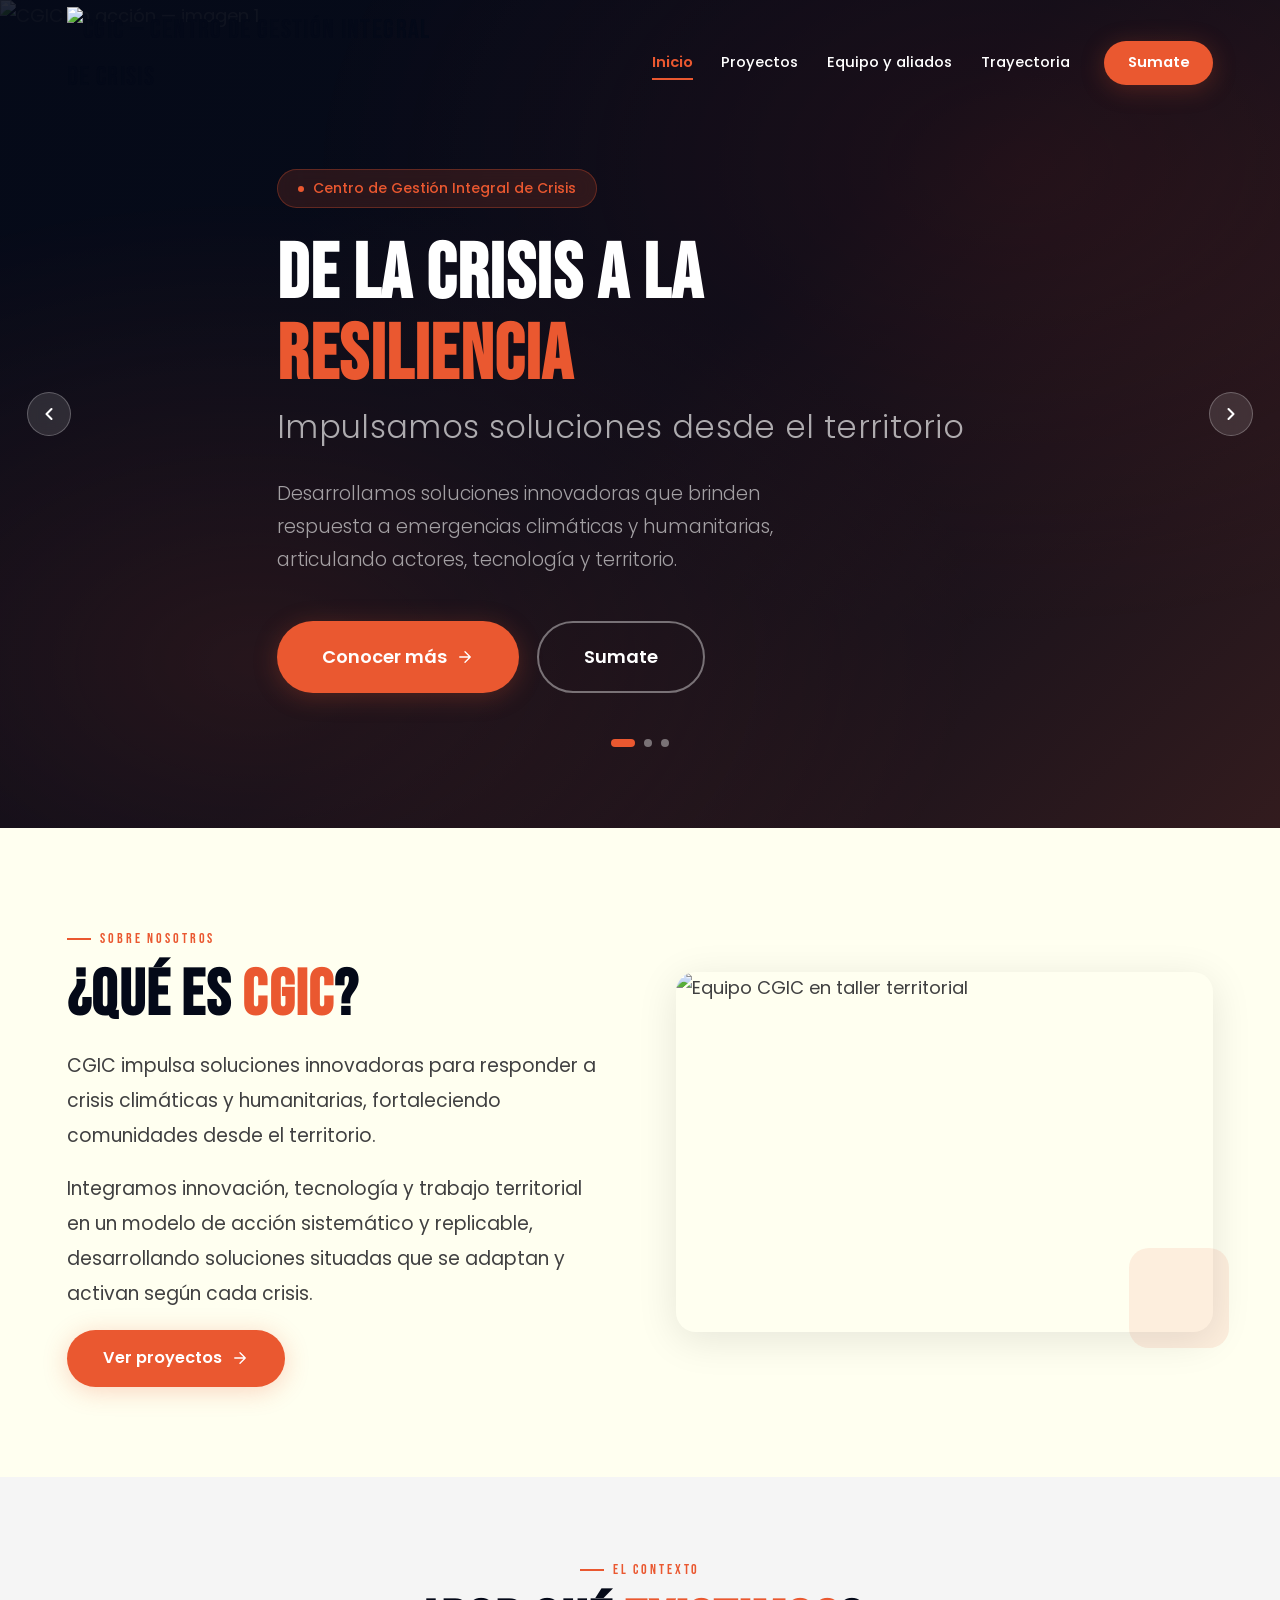
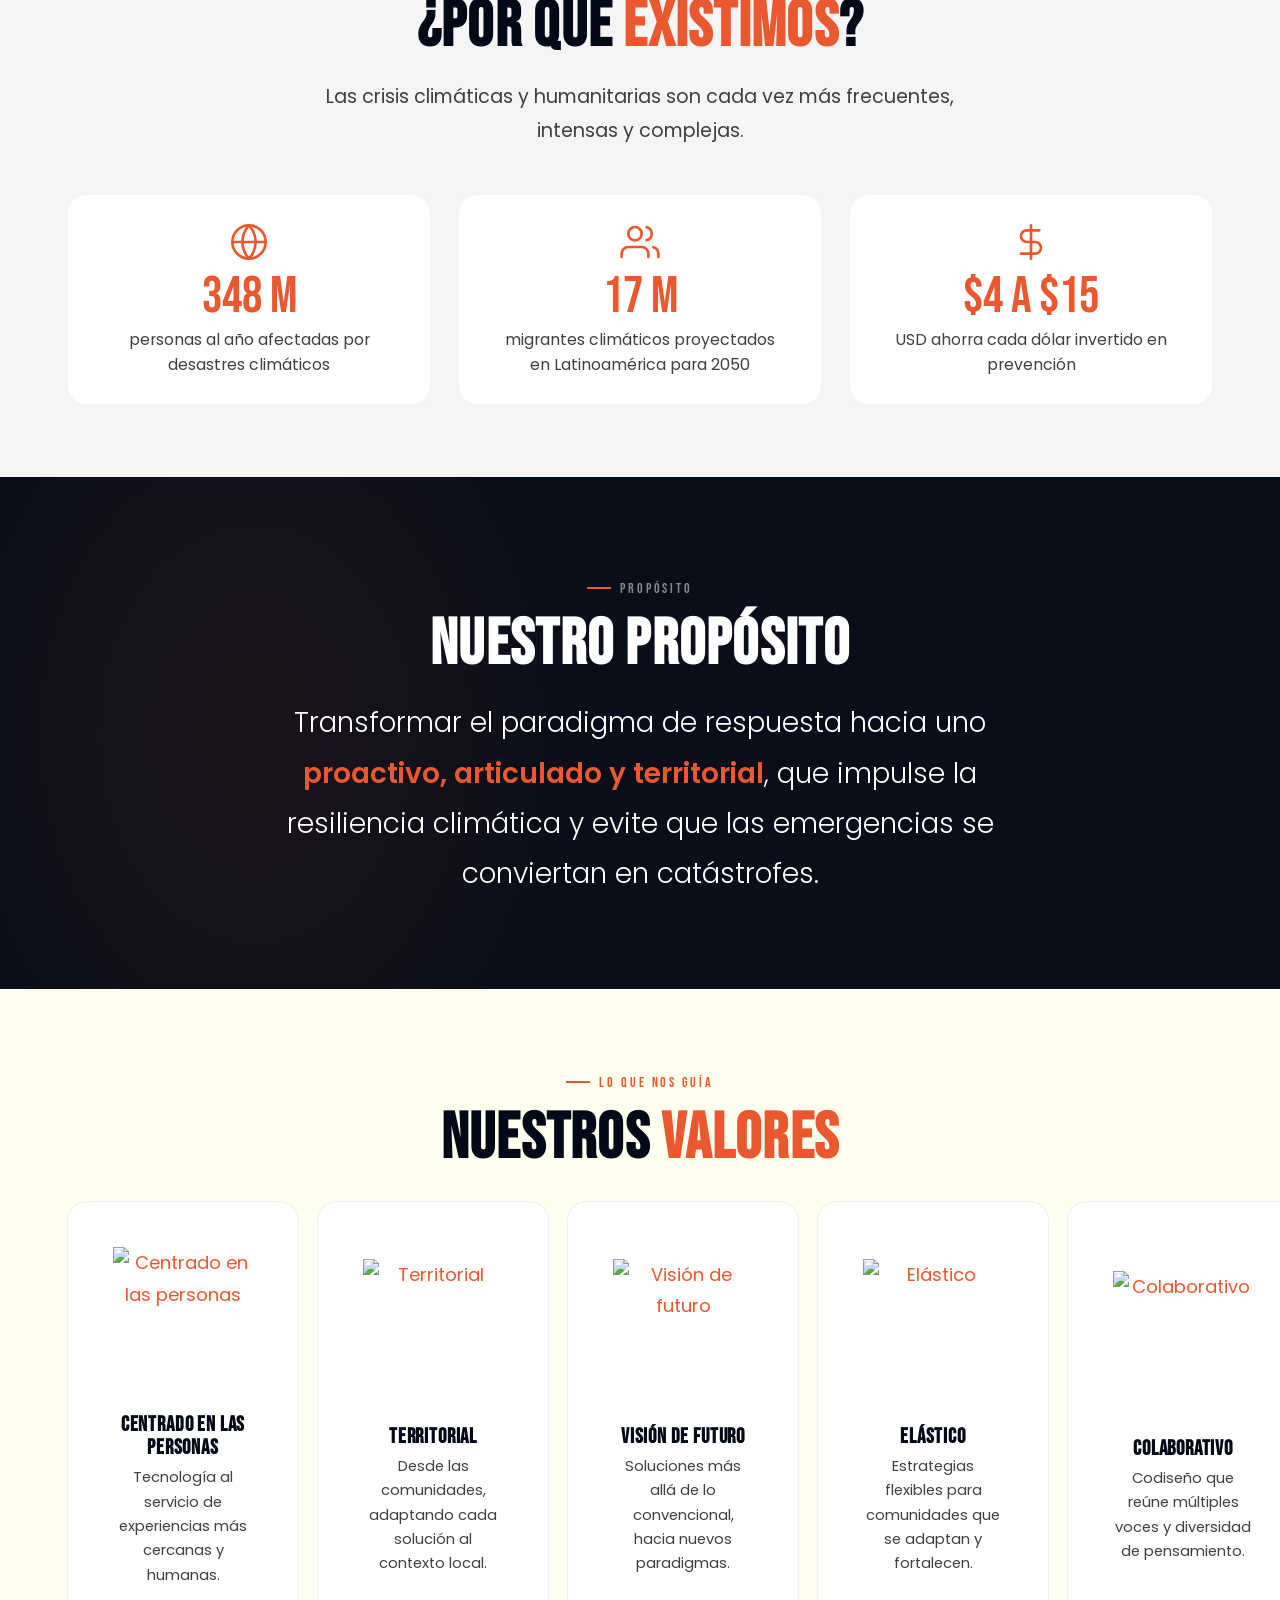
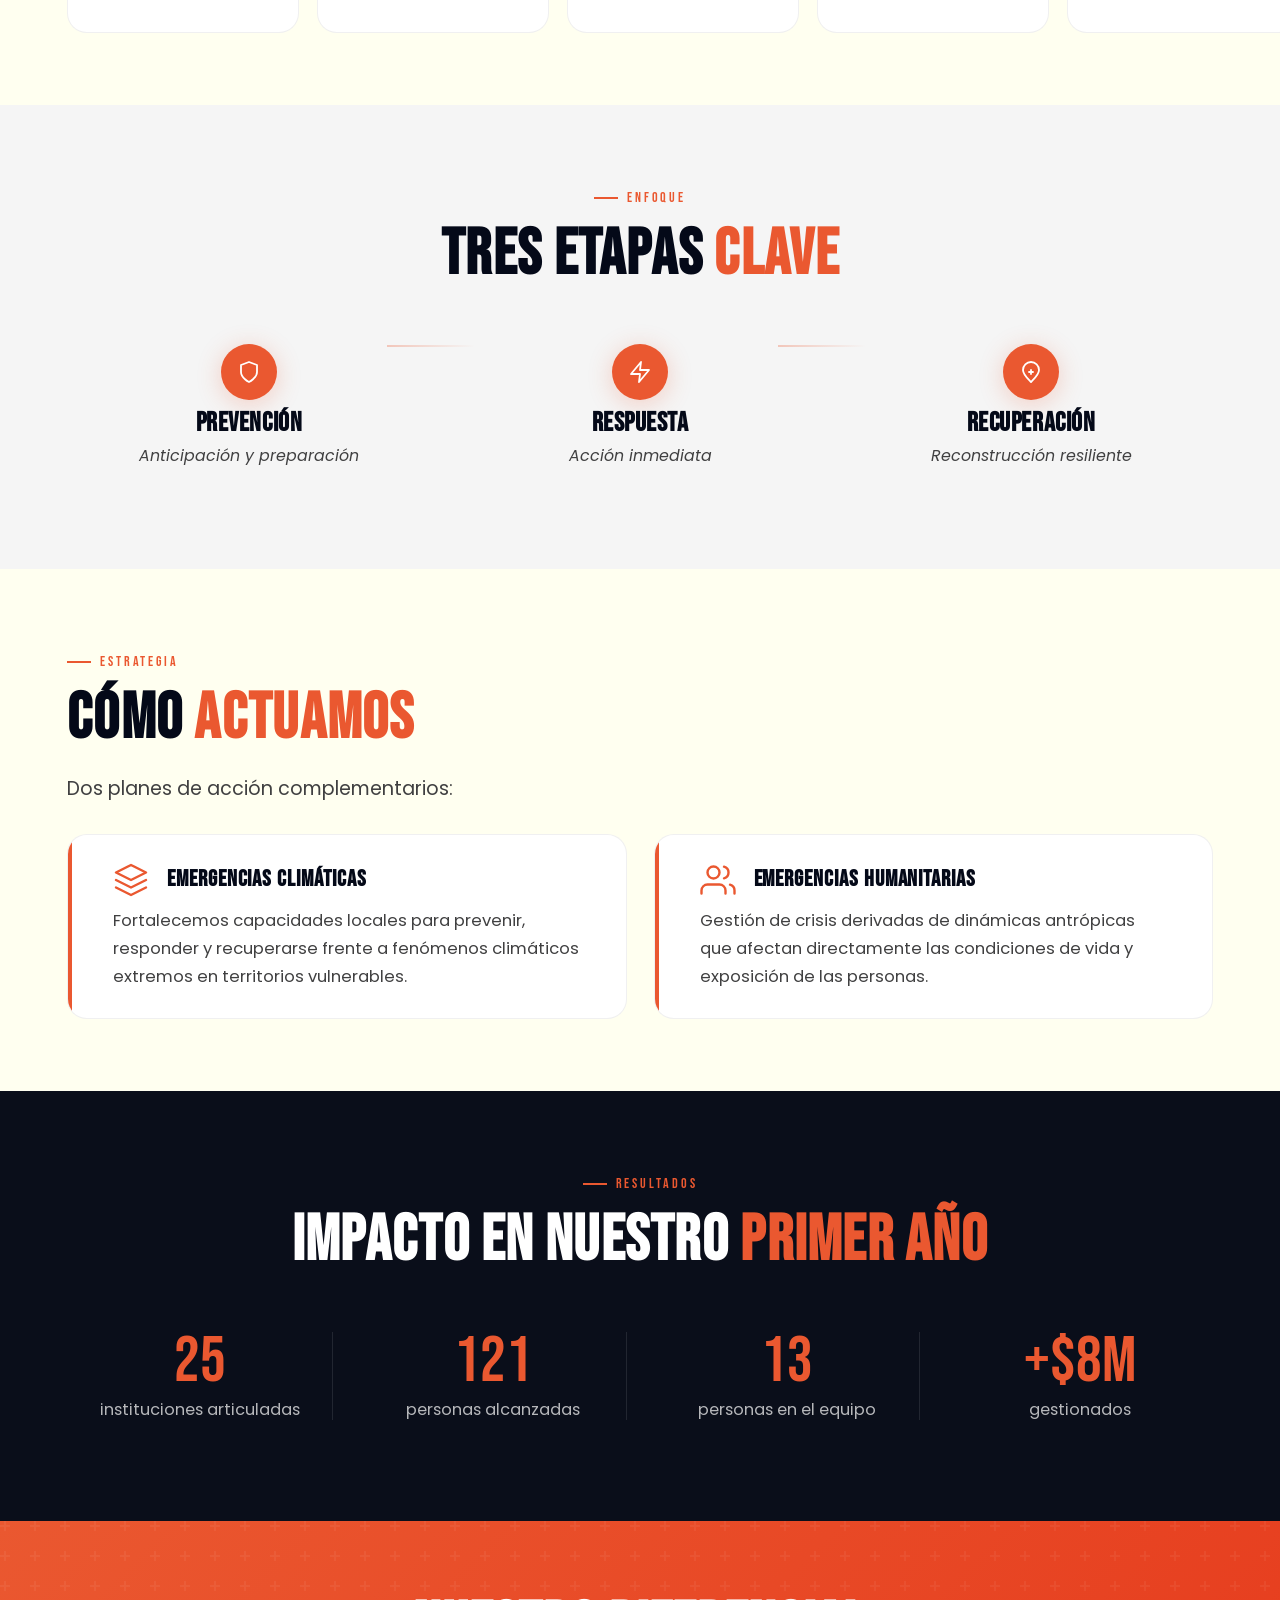
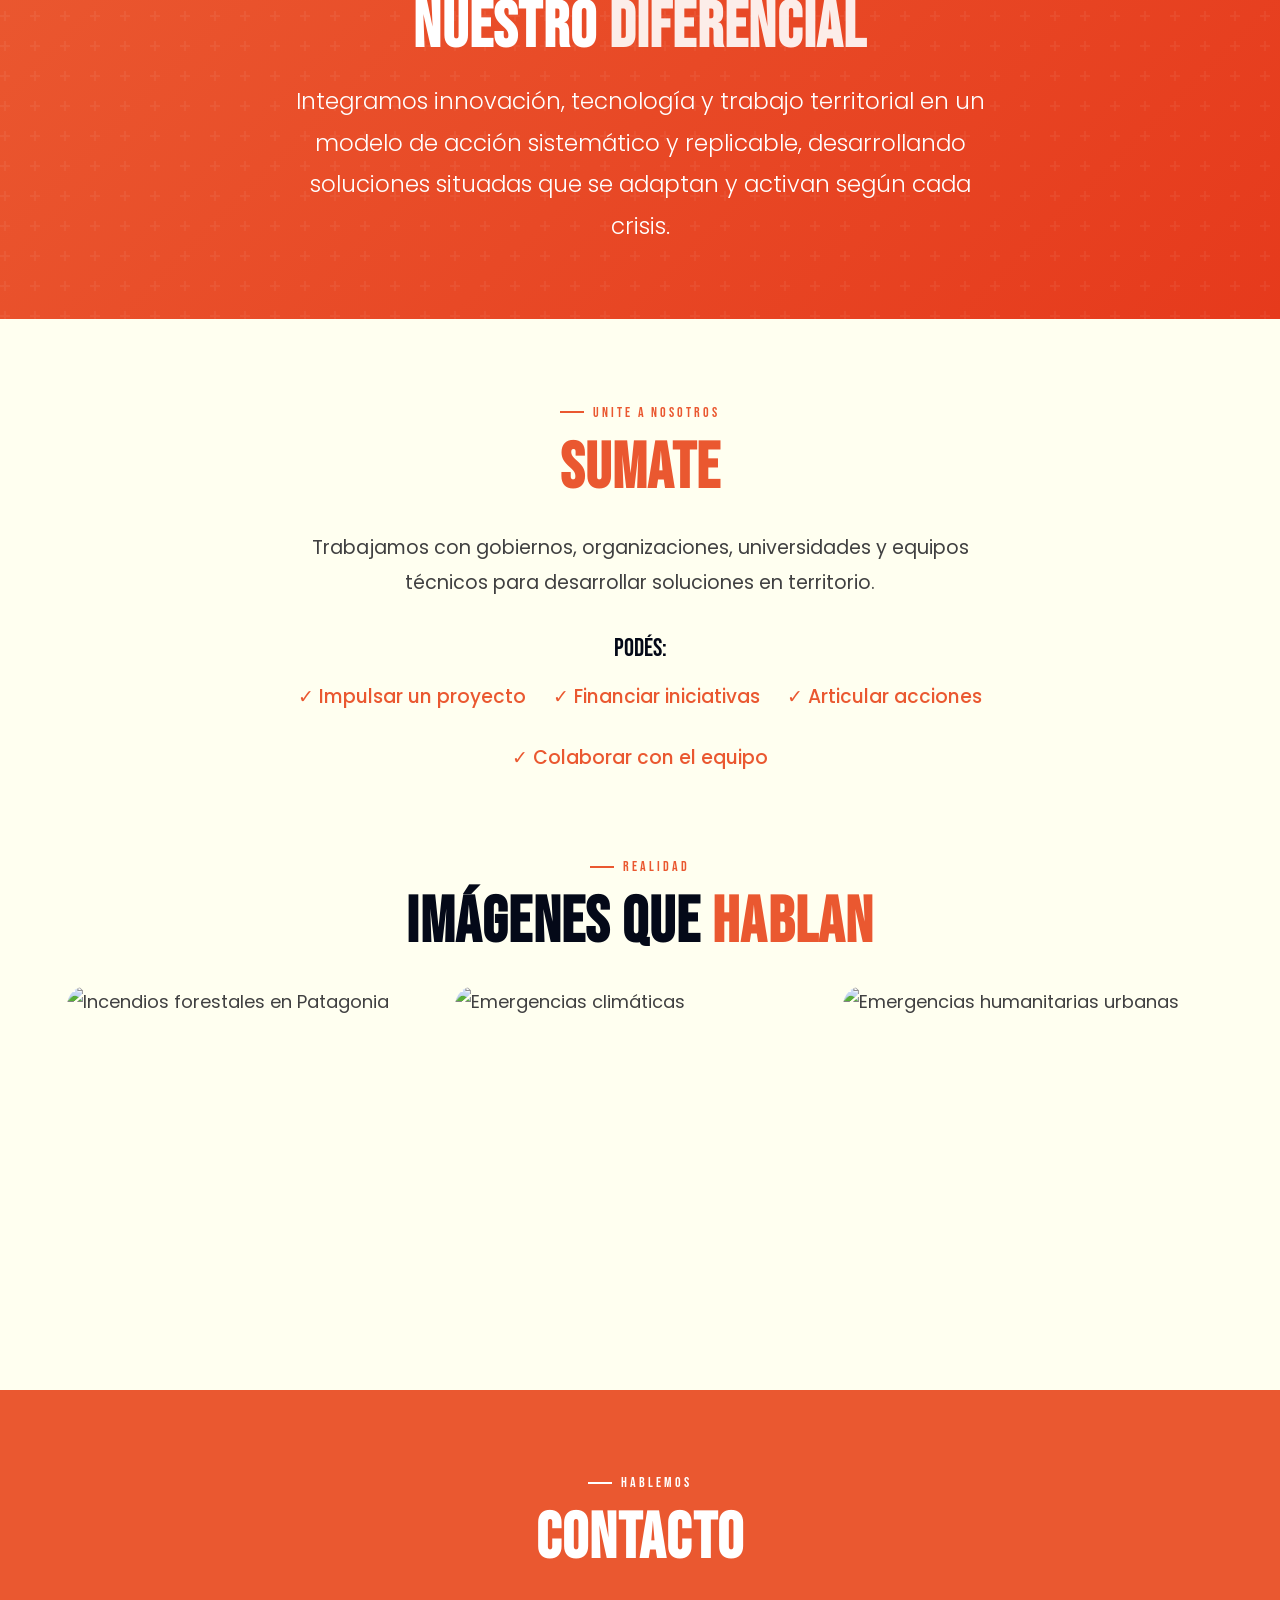
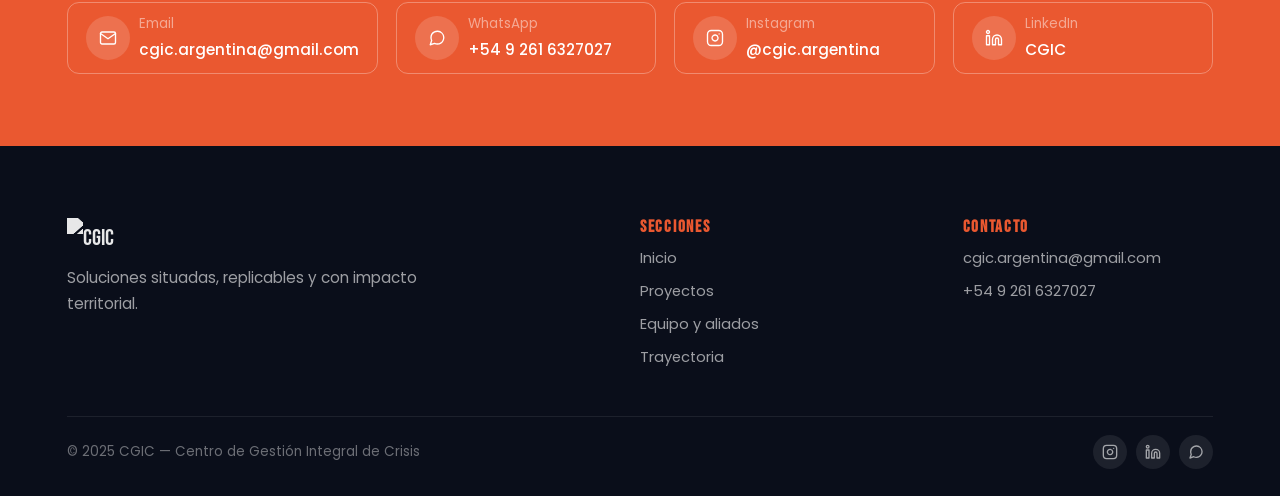
==== index.html @ e369bd35 "Add files via upload" ====
<!DOCTYPE html>
<html lang="es">
<head>
  <meta charset="UTF-8">
  <meta name="viewport" content="width=device-width, initial-scale=1.0">
  <title>CGIC — Centro de Gestión Integral de Crisis</title>
  <meta name="description" content="Desarrollamos soluciones innovadoras que brinden respuesta a emergencias climáticas y humanitarias, articulando actores, tecnología y territorio.">
  <meta property="og:title" content="CGIC — Centro de Gestión Integral de Crisis">
  <meta property="og:description" content="De la crisis a la resiliencia, impulsamos soluciones desde el territorio.">
  <meta property="og:type" content="website">
  <link rel="preconnect" href="https://fonts.googleapis.com">
  <link rel="preconnect" href="https://fonts.gstatic.com" crossorigin>
  <link href="https://fonts.googleapis.com/css2?family=Bebas+Neue&family=Poppins:wght@300;400;500;600;700&display=swap" rel="stylesheet">
  <link rel="stylesheet" href="styles.css">
  <link rel="icon" type="image/png" href="images/Logos -20260402T213253Z-3-001/Logos /Logo CGIC.png">
</head>
<body>
  <!-- Preloader -->
  <div class="preloader" id="preloader"><div class="preloader__spinner"></div></div>
  <div class="mobile-overlay" id="mobile-overlay"></div>

  <!-- ======== NAVBAR ======== -->
  <nav class="navbar" id="navbar">
    <div class="container navbar__inner">
      <a href="index.html" class="navbar__logo">
        <img src="images/logo-cgic.png" alt="CGIC — Centro de Gestión Integral de Crisis" class="navbar__logo-img">
      </a>
      <div class="navbar__links" id="nav-links">
        <a href="index.html" class="navbar__link navbar__link--active">Inicio</a>
        <a href="proyectos.html" class="navbar__link">Proyectos</a>
        <a href="equipo.html" class="navbar__link">Equipo y aliados</a>
        <a href="trayectoria.html" class="navbar__link">Trayectoria</a>
        <a href="#contacto" class="btn btn--primary btn--sm navbar__cta">Sumate</a>
      </div>
      <button class="navbar__toggle" id="nav-toggle" aria-label="Menú">
        <span></span><span></span><span></span>
      </button>
    </div>
  </nav>

  <!-- ======== HERO ======== -->
  <section class="hero" id="hero">
    <!-- Slider de fondo -->
    <div class="hero__slider" id="hero-slider">
      <div class="hero__slide hero__slide--active">
        <img src="images/slider/slider1.png" alt="CGIC en acción — imagen 1" class="hero__slide-img">
      </div>
      <div class="hero__slide">
        <img src="images/slider/slider2.png" alt="CGIC en acción — imagen 2" class="hero__slide-img">
      </div>
      <div class="hero__slide">
        <img src="images/slider/slider3.png" alt="CGIC en acción — imagen 3" class="hero__slide-img">
      </div>
    </div>
    <!-- Overlay oscuro -->
    <div class="hero__mesh"></div>
    <!-- Contenido superpuesto -->
    <div class="container hero__content">
      <div class="hero__tag">
        <span class="hero__tag-dot"></span>
        Centro de Gestión Integral de Crisis
      </div>
      <h1 class="hero__title">De la crisis a la <span class="highlight">resiliencia</span></h1>
      <p class="hero__tagline">Impulsamos soluciones desde el territorio</p>
      <p class="hero__subtitle">Desarrollamos soluciones innovadoras que brinden respuesta a emergencias climáticas y humanitarias, articulando actores, tecnología y territorio.</p>
      <div class="hero__actions">
        <a href="#que-es" class="btn btn--primary btn--lg">Conocer más
          <span class="icon icon--sm" style="color:#fff"><svg viewBox="0 0 24 24"><path d="M5 12h14M12 5l7 7-7 7"/></svg></span>
        </a>
        <a href="#contacto" class="btn btn--outline btn--lg" style="border-color:rgba(255,255,255,.4);color:#fff;">Sumate</a>
      </div>
    </div>
    <!-- Controles -->
    <button class="hero__slider-btn hero__slider-btn--prev" id="slider-prev" aria-label="Imagen anterior">
      <svg width="20" height="20" viewBox="0 0 24 24" fill="none" stroke="currentColor" stroke-width="2.5" stroke-linecap="round" stroke-linejoin="round"><polyline points="15 18 9 12 15 6"/></svg>
    </button>
    <button class="hero__slider-btn hero__slider-btn--next" id="slider-next" aria-label="Imagen siguiente">
      <svg width="20" height="20" viewBox="0 0 24 24" fill="none" stroke="currentColor" stroke-width="2.5" stroke-linecap="round" stroke-linejoin="round"><polyline points="9 18 15 12 9 6"/></svg>
    </button>
    <!-- Dots -->
    <div class="hero__slider-dots" id="slider-dots">
      <button class="hero__slider-dot hero__slider-dot--active" data-index="0" aria-label="Ir a imagen 1"></button>
      <button class="hero__slider-dot" data-index="1" aria-label="Ir a imagen 2"></button>
      <button class="hero__slider-dot" data-index="2" aria-label="Ir a imagen 3"></button>
    </div>

  </section>

  <!-- ======== ¿QUÉ ES CGIC? ======== -->
  <section class="section" id="que-es">
    <div class="container">
      <div class="about__grid">
        <div class="about__content reveal-left">
          <span class="section-label">Sobre nosotros</span>
          <h2 class="section-title">¿Qué es <span class="accent">CGIC</span>?</h2>
          <p class="about__text">CGIC impulsa soluciones innovadoras para responder a crisis climáticas y humanitarias, fortaleciendo comunidades desde el territorio.</p>
          <p class="about__text">Integramos innovación, tecnología y trabajo territorial en un modelo de acción sistemático y replicable, desarrollando soluciones situadas que se adaptan y activan según cada crisis.</p>
          <a href="proyectos.html" class="btn btn--primary">Ver proyectos
            <span class="icon icon--sm" style="color:#fff"><svg viewBox="0 0 24 24"><path d="M5 12h14M12 5l7 7-7 7"/></svg></span>
          </a>
        </div>
        <div class="about__visual reveal-right">
          <div class="about__image-wrapper">
            <img src="images/equipoCgic.jpg" alt="Equipo CGIC en taller territorial">
          </div>
          <div class="about__accent-shape"></div>
        </div>
      </div>
    </div>
  </section>

  <!-- ======== ¿POR QUÉ EXISTIMOS? — Compact stats ======== -->
  <section class="section--compact section--alt" id="por-que">
    <div class="container">
      <div class="text-center reveal" style="margin-bottom:var(--space-lg);">
        <span class="section-label">El contexto</span>
        <h2 class="section-title mx-auto">¿Por qué <span class="accent">existimos</span>?</h2>
        <p class="section-subtitle mx-auto">Las crisis climáticas y humanitarias son cada vez más frecuentes, intensas y complejas.</p>
      </div>
      <div class="stats-row stagger-children">
        <div class="stat-card">
          <div class="stat-card__icon">
            <svg viewBox="0 0 24 24" fill="none" stroke="currentColor" stroke-width="1.6" stroke-linecap="round" stroke-linejoin="round"><circle cx="12" cy="12" r="10"/><path d="M2 12h20M12 2a15.3 15.3 0 0 1 4 10 15.3 15.3 0 0 1-4 10 15.3 15.3 0 0 1-4-10 15.3 15.3 0 0 1 4-10z"/></svg>
          </div>
          <div class="stat-card__number"><span class="count-up" data-target="350" data-suffix=" M">0</span></div>
          <p class="stat-card__text">personas al año afectadas por desastres climáticos</p>
        </div>
        <div class="stat-card">
          <div class="stat-card__icon">
            <svg viewBox="0 0 24 24" fill="none" stroke="currentColor" stroke-width="1.6" stroke-linecap="round" stroke-linejoin="round"><path d="M17 21v-2a4 4 0 0 0-4-4H5a4 4 0 0 0-4 4v2"/><circle cx="9" cy="7" r="4"/><path d="M23 21v-2a4 4 0 0 0-3-3.87M16 3.13a4 4 0 0 1 0 7.75"/></svg>
          </div>
          <div class="stat-card__number"><span class="count-up" data-target="17" data-suffix=" M">0</span></div>
          <p class="stat-card__text">migrantes climáticos proyectados en Latinoamérica para 2050</p>
        </div>
        <div class="stat-card">
          <div class="stat-card__icon">
            <svg viewBox="0 0 24 24" fill="none" stroke="currentColor" stroke-width="1.6" stroke-linecap="round" stroke-linejoin="round"><path d="M12 2v20M17 5H9.5a3.5 3.5 0 0 0 0 7h5a3.5 3.5 0 0 1 0 7H6"/></svg>
          </div>
          <div class="stat-card__number"><span class="count-up" data-target="4" data-prefix="$" data-suffix=" a $15">0</span></div>
          <p class="stat-card__text">USD ahorra cada dólar invertido en prevención</p>
        </div>
      </div>
    </div>
  </section>

  <!-- ======== PROPÓSITO ======== -->
  <section class="purpose section--compact" id="proposito">
    <div class="container reveal">
      <span class="section-label" style="color:rgba(255,255,255,.5)">Propósito</span>
      <h2 class="section-title text-center mx-auto" style="color:#fff">Nuestro propósito</h2>
      <p class="purpose__text">Transformar el paradigma de respuesta hacia uno <strong>proactivo, articulado y territorial</strong>, que impulse la resiliencia climática y evite que las emergencias se conviertan en catástrofes.</p>
    </div>
  </section>

  <!-- ======== VALORES — 5 compact cards ======== -->
  <section class="section--compact" id="valores">
    <div class="container">
      <div class="text-center reveal" style="margin-bottom:var(--space-md)">
        <span class="section-label">Lo que nos guía</span>
        <h2 class="section-title mx-auto">Nuestros <span class="accent">valores</span></h2>
      </div>
      <div class="values-grid stagger-children">
        <div class="value-card">
          <div class="value-card__icon value-card__icon--img">
            <img src="images/valor-personas.png" alt="Centrado en las personas">
          </div>
          <h3 class="value-card__title">Centrado en las personas</h3>
          <p class="value-card__text">Tecnología al servicio de experiencias más cercanas y humanas.</p>
        </div>
        <div class="value-card">
          <div class="value-card__icon value-card__icon--img">
            <img src="images/valor-territorial.png" alt="Territorial">
          </div>
          <h3 class="value-card__title">Territorial</h3>
          <p class="value-card__text">Desde las comunidades, adaptando cada solución al contexto local.</p>
        </div>
        <div class="value-card">
          <div class="value-card__icon value-card__icon--img">
            <img src="images/valor-vision.png" alt="Visión de futuro">
          </div>
          <h3 class="value-card__title">Visión de futuro</h3>
          <p class="value-card__text">Soluciones más allá de lo convencional, hacia nuevos paradigmas.</p>
        </div>
        <div class="value-card">
          <div class="value-card__icon value-card__icon--img">
            <img src="images/valor-elastico.png" alt="Elástico">
          </div>
          <h3 class="value-card__title">Elástico</h3>
          <p class="value-card__text">Estrategias flexibles para comunidades que se adaptan y fortalecen.</p>
        </div>
        <div class="value-card">
          <div class="value-card__icon value-card__icon--img">
              <img src="images/valor-colaborativo.png" alt="Colaborativo">
            </div>
          <h3 class="value-card__title">Colaborativo</h3>
          <p class="value-card__text">Codiseño que reúne múltiples voces y diversidad de pensamiento.</p>
        </div>
      </div>
    </div>
  </section>

  <!-- ======== ENFOQUE — 3 phases ======== -->
  <section class="section--compact section--alt" id="enfoque">
    <div class="container">
      <div class="text-center reveal" style="margin-bottom:var(--space-md)">
        <span class="section-label">Enfoque</span>
        <h2 class="section-title mx-auto">Tres etapas <span class="accent">clave</span></h2>
      </div>
      <div class="approach__phases stagger-children">
        <div class="phase">
          <div class="phase__icon">
            <svg width="24" height="24" viewBox="0 0 24 24" fill="none" stroke="#fff" stroke-width="1.8" stroke-linecap="round" stroke-linejoin="round"><path d="M12 22s8-4 8-10V5l-8-3-8 3v7c0 6 8 10 8 10z"/></svg>
          </div>
          <h3 class="phase__title">Prevención</h3>
          <p class="phase__subtitle">Anticipación y preparación</p>
        </div>
        <div class="phase">
          <div class="phase__icon">
            <svg width="24" height="24" viewBox="0 0 24 24" fill="none" stroke="#fff" stroke-width="1.8" stroke-linecap="round" stroke-linejoin="round"><polygon points="13 2 3 14 12 14 11 22 21 10 12 10 13 2"/></svg>
          </div>
          <h3 class="phase__title">Respuesta</h3>
          <p class="phase__subtitle">Acción inmediata</p>
        </div>
        <div class="phase">
          <div class="phase__icon">
            <svg width="24" height="24" viewBox="0 0 24 24" fill="none" stroke="#fff" stroke-width="1.8" stroke-linecap="round" stroke-linejoin="round"><path d="M12 22c4-4 8-7.5 8-12a8 8 0 1 0-16 0c0 4.5 4 8 8 12z"/><path d="M12 10v4M10 12h4"/></svg>
          </div>
          <h3 class="phase__title">Recuperación</h3>
          <p class="phase__subtitle">Reconstrucción resiliente</p>
        </div>
      </div>
    </div>
  </section>

  <!-- ======== CÓMO ACTUAMOS — 2 plans ======== -->
  <section class="section--compact" id="como-actuamos">
    <div class="container">
      <div class="reveal" style="margin-bottom:var(--space-md)">
        <span class="section-label">Estrategia</span>
        <h2 class="section-title">Cómo <span class="accent">actuamos</span></h2>
        <p class="section-subtitle">Dos planes de acción complementarios:</p>
      </div>
      <div class="action-plans stagger-children">
        <div class="action-plan">
          <div class="action-plan__header">
            <div class="action-plan__icon">
              <svg viewBox="0 0 24 24" fill="none" stroke="currentColor" stroke-width="1.6" stroke-linecap="round" stroke-linejoin="round"><path d="M12 2L2 7l10 5 10-5-10-5z"/><path d="M2 17l10 5 10-5M2 12l10 5 10-5"/></svg>
            </div>
            <h3 class="action-plan__title">Emergencias climáticas</h3>
          </div>
          <p class="action-plan__text">Fortalecemos capacidades locales para prevenir, responder y recuperarse frente a fenómenos climáticos extremos en territorios vulnerables.</p>
        </div>
        <div class="action-plan">
          <div class="action-plan__header">
            <div class="action-plan__icon">
              <svg viewBox="0 0 24 24" fill="none" stroke="currentColor" stroke-width="1.6" stroke-linecap="round" stroke-linejoin="round"><path d="M17 21v-2a4 4 0 0 0-4-4H5a4 4 0 0 0-4 4v2"/><circle cx="9" cy="7" r="4"/><path d="M23 21v-2a4 4 0 0 0-3-3.87M16 3.13a4 4 0 0 1 0 7.75"/></svg>
            </div>
            <h3 class="action-plan__title">Emergencias humanitarias</h3>
          </div>
          <p class="action-plan__text">Gestión de crisis derivadas de dinámicas antrópicas que afectan directamente las condiciones de vida y exposición de las personas.</p>
        </div>
      </div>
    </div>
  </section>

  <!-- ======== IMPACTO ======== -->
  <section class="impact section--compact section--dark" id="impacto">
    <div class="container">
      <div class="text-center reveal" style="margin-bottom:var(--space-md)">
        <span class="section-label">Resultados</span>
        <h2 class="section-title mx-auto">Impacto en nuestro <span class="accent">primer año</span></h2>
      </div>
      <div class="impact-grid stagger-children">
        <div class="impact-item">
          <div class="impact-item__number"><span class="count-up" data-target="28">0</span></div>
          <p class="impact-item__label">instituciones articuladas</p>
        </div>
        <div class="impact-item">
          <div class="impact-item__number"><span class="count-up" data-target="135">0</span></div>
          <p class="impact-item__label">personas alcanzadas</p>
        </div>
        <div class="impact-item">
          <div class="impact-item__number"><span class="count-up" data-target="15">0</span></div>
          <p class="impact-item__label">personas en el equipo</p>
        </div>
        <div class="impact-item">
          <div class="impact-item__number">+$<span class="count-up" data-target="9">0</span>M</div>
          <p class="impact-item__label">gestionados</p>
        </div>
      </div>
    </div>
  </section>

  <!-- ======== DIFERENCIAL ======== -->
  <section class="differential section--compact" id="diferencial">
    <div class="container reveal">
      <h2 class="section-title text-center mx-auto">Nuestro <span style="opacity:.9">diferencial</span></h2>
      <p class="differential__text">Integramos innovación, tecnología y trabajo territorial en un modelo de acción sistemático y replicable, desarrollando soluciones situadas que se adaptan y activan según cada crisis.</p>
    </div>
  </section>

  <!-- ======== SUMATE ======== -->
  <section class="section--compact" id="sumate">
    <div class="container">
      <!-- Sumate Section -->
      <div class="text-center reveal" style="margin-bottom:var(--space-md)">
        <span class="section-label">Unite a nosotros</span>
        <h2 class="section-title mx-auto"><span class="accent">Sumate</span></h2>
      </div>
      <div class="text-center mx-auto" style="max-width:800px; margin-bottom:var(--space-xl);">
        <p class="section-subtitle mx-auto" style="margin-bottom:var(--space-md);">Trabajamos con gobiernos, organizaciones, universidades y equipos técnicos para desarrollar soluciones en territorio.</p>
        <p style="font-family:var(--font-heading); font-size:1.4rem; color:var(--color-title);">Podés:</p>
        <ul style="display:flex; justify-content:center; flex-wrap:wrap; gap:var(--space-md); margin-top:var(--space-xs); font-family:var(--font-body); font-weight:500; font-size:1.05rem; color:var(--color-orange);">
          <li>✓ Impulsar un proyecto</li>
          <li>✓ Financiar iniciativas</li>
          <li>✓ Articular acciones</li>
          <li>✓ Colaborar con el equipo</li>
        </ul>
      </div>

      <!-- Imágenes que Hablan -->
      <div class="text-center reveal" style="margin-bottom:var(--space-md)">
        <span class="section-label">Realidad</span>
        <h2 class="section-title mx-auto">Imágenes que <span class="accent">hablan</span></h2>
      </div>
      <div class="images-grid stagger-children" style="margin-bottom:var(--space-xl);">
        <a href="https://elpais.com/argentina/2026-01-10/incendios-forestales-devastan-la-patagonia-argentina-en-imagenes.html" target="_blank" rel="noopener" class="image-card">
          <img src="images/imgHablan3.avif" alt="Incendios forestales en Patagonia">
          <div class="image-card__overlay">
            <p class="image-card__caption">Incendios forestales en la Patagonia</p>
            <p class="image-card__source">Fuente: El País</p>
          </div>
        </a>
        <a href="https://www.bbc.com/mundo/articles/clyrd8zmge9o" target="_blank" rel="noopener" class="image-card">
          <img src="images/imgQeHablan2.webp" alt="Emergencias climáticas">
          <div class="image-card__overlay">
            <p class="image-card__caption">Emergencias climáticas</p>
            <p class="image-card__source">Fuente: BBC Mundo</p>
          </div>
        </a>
        <a href="https://www.a24.com/actualidad/ola-polar-ya-son-tres-las-personas-situacion-calle-que-murieron-frio-n1117878" target="_blank" rel="noopener" class="image-card">
          <img src="images/frio-polarjpg.webp" alt="Emergencias humanitarias urbanas">
          <div class="image-card__overlay">
            <p class="image-card__caption">Emergencias humanitarias urbanas</p>
            <p class="image-card__source">Fuente: A24</p>
          </div>
        </a>
      </div>

    </div>
  </section>

  <!-- ======== CONTACTO ======== -->
  <section class="section--compact section--orange" id="contacto">
    <div class="container">
      <div class="text-center reveal" style="margin-bottom:var(--space-md)">
        <span class="section-label">Hablemos</span>
        <h2 class="section-title mx-auto">Contacto</h2>
      </div>
      <div class="contact-grid stagger-children">
        <a href="mailto:cgic.argentina@gmail.com" class="contact-card">
          <div class="contact-card__icon">
            <svg width="18" height="18" viewBox="0 0 24 24" fill="none" stroke="currentColor" stroke-width="1.8" stroke-linecap="round" stroke-linejoin="round"><path d="M4 4h16c1.1 0 2 .9 2 2v12c0 1.1-.9 2-2 2H4c-1.1 0-2-.9-2-2V6c0-1.1.9-2 2-2z"/><polyline points="22,6 12,13 2,6"/></svg>
          </div>
          <div><div class="contact-card__label">Email</div><div class="contact-card__value">cgic.argentina@gmail.com</div></div>
        </a>
        <a href="https://wa.me/5492616327027" target="_blank" rel="noopener" class="contact-card">
          <div class="contact-card__icon">
            <svg width="18" height="18" viewBox="0 0 24 24" fill="none" stroke="currentColor" stroke-width="1.8" stroke-linecap="round" stroke-linejoin="round"><path d="M21 11.5a8.38 8.38 0 0 1-.9 3.8 8.5 8.5 0 0 1-7.6 4.7 8.38 8.38 0 0 1-3.8-.9L3 21l1.9-5.7a8.38 8.38 0 0 1-.9-3.8 8.5 8.5 0 0 1 4.7-7.6 8.38 8.38 0 0 1 3.8-.9h.5a8.48 8.48 0 0 1 8 8v.5z"/></svg>
          </div>
          <div><div class="contact-card__label">WhatsApp</div><div class="contact-card__value">+54 9 261 6327027</div></div>
        </a>
        <a href="https://www.instagram.com/cgic.argentina/" target="_blank" rel="noopener" class="contact-card">
          <div class="contact-card__icon">
            <svg width="18" height="18" viewBox="0 0 24 24" fill="none" stroke="currentColor" stroke-width="1.8" stroke-linecap="round" stroke-linejoin="round"><rect x="2" y="2" width="20" height="20" rx="5" ry="5"/><path d="M16 11.37A4 4 0 1 1 12.63 8 4 4 0 0 1 16 11.37z"/><line x1="17.5" y1="6.5" x2="17.51" y2="6.5"/></svg>
          </div>
          <div><div class="contact-card__label">Instagram</div><div class="contact-card__value">@cgic.argentina</div></div>
        </a>
        <a href="https://linkedin.com/company/centro-de-gestion-integral-de-crisis-cgic" target="_blank" rel="noopener" class="contact-card">
          <div class="contact-card__icon">
            <svg width="18" height="18" viewBox="0 0 24 24" fill="none" stroke="currentColor" stroke-width="1.8" stroke-linecap="round" stroke-linejoin="round"><path d="M16 8a6 6 0 0 1 6 6v7h-4v-7a2 2 0 0 0-2-2 2 2 0 0 0-2 2v7h-4v-7a6 6 0 0 1 6-6z"/><rect x="2" y="9" width="4" height="12"/><circle cx="4" cy="4" r="2"/></svg>
          </div>
          <div><div class="contact-card__label">LinkedIn</div><div class="contact-card__value">CGIC</div></div>
        </a>
      </div>
    </div>
  </section>

  <!-- ======== FOOTER ======== -->
  <footer class="footer" id="footer">
    <div class="container">
      <div class="footer__inner">
        <div class="footer__brand">
          <div class="footer__logo"><img src="images/logo-cgic.png" alt="CGIC" class="footer__logo-img"></div>
          <p class="footer__tagline">Soluciones situadas, replicables y con impacto territorial.</p>
        </div>
        <div>
          <h4 class="footer__section-title">Secciones</h4>
          <div class="footer__links">
            <a href="index.html" class="footer__link">Inicio</a>
            <a href="proyectos.html" class="footer__link">Proyectos</a>
            <a href="equipo.html" class="footer__link">Equipo y aliados</a>
            <a href="trayectoria.html" class="footer__link">Trayectoria</a>
          </div>
        </div>
        <div>
          <h4 class="footer__section-title">Contacto</h4>
          <div class="footer__links">
            <a href="mailto:cgic.argentina@gmail.com" class="footer__link">cgic.argentina@gmail.com</a>
            <a href="https://wa.me/5492616327027" class="footer__link">+54 9 261 6327027</a>
          </div>
        </div>
      </div>
      <div class="footer__bottom">
        <p>© 2025 CGIC — Centro de Gestión Integral de Crisis</p>
        <div class="footer__socials">
          <a href="https://www.instagram.com/cgic.argentina/" target="_blank" rel="noopener" class="footer__social" aria-label="Instagram">
            <svg width="16" height="16" viewBox="0 0 24 24" fill="none" stroke="currentColor" stroke-width="2" stroke-linecap="round" stroke-linejoin="round"><rect x="2" y="2" width="20" height="20" rx="5"/><path d="M16 11.37A4 4 0 1 1 12.63 8 4 4 0 0 1 16 11.37z"/><line x1="17.5" y1="6.5" x2="17.51" y2="6.5"/></svg>
          </a>
          <a href="https://linkedin.com/company/centro-de-gestion-integral-de-crisis-cgic" target="_blank" rel="noopener" class="footer__social" aria-label="LinkedIn">
            <svg width="16" height="16" viewBox="0 0 24 24" fill="none" stroke="currentColor" stroke-width="2" stroke-linecap="round" stroke-linejoin="round"><path d="M16 8a6 6 0 0 1 6 6v7h-4v-7a2 2 0 0 0-4 0v7h-4v-7a6 6 0 0 1 6-6z"/><rect x="2" y="9" width="4" height="12"/><circle cx="4" cy="4" r="2"/></svg>
          </a>
          <a href="https://wa.me/5492616327027" target="_blank" rel="noopener" class="footer__social" aria-label="WhatsApp">
            <svg width="16" height="16" viewBox="0 0 24 24" fill="none" stroke="currentColor" stroke-width="2" stroke-linecap="round" stroke-linejoin="round"><path d="M21 11.5a8.38 8.38 0 0 1-.9 3.8 8.5 8.5 0 0 1-7.6 4.7 8.38 8.38 0 0 1-3.8-.9L3 21l1.9-5.7a8.38 8.38 0 0 1-.9-3.8 8.5 8.5 0 0 1 4.7-7.6 8.38 8.38 0 0 1 3.8-.9h.5a8.48 8.48 0 0 1 8 8v.5z"/></svg>
          </a>
        </div>
      </div>
    </div>
  </footer>

  <button class="back-to-top" id="back-to-top" aria-label="Volver arriba">
    <svg width="18" height="18" viewBox="0 0 24 24" fill="none" stroke="currentColor" stroke-width="2.5" stroke-linecap="round" stroke-linejoin="round"><polyline points="18 15 12 9 6 15"/></svg>
  </button>

  <script src="scripts.js"></script>
</body>
</html>
---- styles.css ----
/* ============================================
   CGIC — Centro de Gestión Integral de Crisis
   v2 — Compact Multi-Page Design System
   ============================================ */

/* ---------- Custom Properties ---------- */
:root {
  --color-bg: #fffff0;
  --color-bg-sub: #f5f5f5;
  --color-orange: #ea5830;
  --color-title: #040918;
  --color-text: #404041;
  --color-red: #e63a1c;
  --color-dark: #0a0e1a;
  --color-white: #ffffff;
  --color-orange-light: rgba(234, 88, 48, 0.08);
  --color-orange-medium: rgba(234, 88, 48, 0.15);
  --font-heading: 'Bebas Neue', sans-serif;
  --font-body: 'Poppins', sans-serif;
  --space-xs: 0.5rem;
  --space-sm: 1rem;
  --space-md: 1.5rem;
  --space-lg: 2.5rem;
  --space-xl: 4rem;
  --space-2xl: 5rem;
  --ease: cubic-bezier(0.25, 0.46, 0.45, 0.94);
  --t-fast: 0.2s var(--ease);
  --t-base: 0.35s var(--ease);
  --t-slow: 0.6s var(--ease);
  --radius-sm: 6px;
  --radius-md: 12px;
  --radius-lg: 20px;
  --radius-full: 9999px;
  --shadow-sm: 0 2px 8px rgba(4,9,24,.06);
  --shadow-md: 0 4px 20px rgba(4,9,24,.08);
  --shadow-lg: 0 8px 40px rgba(4,9,24,.1);
  --shadow-orange: 0 4px 24px rgba(234,88,48,.25);
}

/* ---------- Reset ---------- */
*,*::before,*::after { margin:0; padding:0; box-sizing:border-box; }

html {
  scroll-behavior: smooth;
  font-size: 18px;          /* ← LARGER base */
  scroll-padding-top: 80px;
}

body {
  font-family: var(--font-body);
  color: var(--color-text);
  background: var(--color-bg);
  line-height: 1.75;
  overflow-x: hidden;
  -webkit-font-smoothing: antialiased;
}

img { max-width:100%; height:auto; display:block; }
a { text-decoration:none; color:inherit; transition: color var(--t-fast); }
ul,ol { list-style:none; }

h1,h2,h3,h4,h5,h6 {
  font-family: var(--font-heading);
  color: var(--color-title);
  line-height: 1.1;
  letter-spacing: 0.02em;
}

/* ---------- Icons (SVG inline) ---------- */
.icon {
  width: 24px;
  height: 24px;
  display: inline-flex;
  align-items: center;
  justify-content: center;
  flex-shrink: 0;
}

.icon svg {
  width: 100%;
  height: 100%;
  fill: none;
  stroke: currentColor;
  stroke-width: 1.8;
  stroke-linecap: round;
  stroke-linejoin: round;
}

.icon--sm { width: 18px; height: 18px; }
.icon--md { width: 24px; height: 24px; }
.icon--lg { width: 32px; height: 32px; }
.icon--xl { width: 40px; height: 40px; }

.icon--filled svg {
  fill: currentColor;
  stroke: none;
}

/* ---------- Layout ---------- */
.container { width:100%; max-width:1200px; margin:0 auto; padding:0 var(--space-md); }
.container--wide { max-width:1400px; }

.section {
  padding: var(--space-2xl) 0;
  position: relative;
}

.section--compact { padding: var(--space-xl) 0; }
.section--alt { background: var(--color-bg-sub); }
.section--dark { background: var(--color-dark); color: var(--color-white); }
.section--dark h2,.section--dark h3,.section--dark h4 { color: var(--color-white); }

.section--orange { background: var(--color-orange); color: var(--color-white); }
.section--orange h2,.section--orange h3,.section--orange h4,.section--orange .section-label { color: var(--color-white); }
.section--orange .section-label::before { background: var(--color-white); }
.section--orange .contact-card {
  background: transparent;
  border-color: rgba(255,255,255,0.3);
  color: var(--color-white);
}
.section--orange .contact-card:hover {
  background: rgba(255,255,255,0.1);
  border-color: rgba(255,255,255,0.6);
  transform: translateY(-2px);
  box-shadow: none;
}
.section--orange .contact-card__icon {
  background: rgba(255,255,255,0.15);
  color: var(--color-white);
}
.section--orange .contact-card__label { color: rgba(255,255,255,0.8); }
.section--orange .contact-card__value { color: var(--color-white); }

.section-label {
  font-family: var(--font-heading);
  font-size: 0.8rem;
  letter-spacing: 0.2em;
  text-transform: uppercase;
  color: var(--color-orange);
  margin-bottom: var(--space-xs);
  display: inline-flex;
  align-items: center;
  gap: 0.5rem;
}

.section-label::before {
  content:'';
  width:24px; height:2px;
  background: var(--color-orange);
}

.section-title {
  font-size: clamp(2.4rem, 5vw, 3.8rem);
  margin-bottom: var(--space-sm);
  max-width: 800px;
}

.section-subtitle {
  font-size: clamp(1.05rem, 1.5vw, 1.2rem);
  color: var(--color-text);
  max-width: 680px;
  line-height: 1.8;
}

.text-center { text-align:center; }
.mx-auto { margin-left:auto; margin-right:auto; }
.accent { color: var(--color-orange); }

/* ---------- Buttons ---------- */
.btn {
  display: inline-flex;
  align-items: center;
  justify-content: center;
  gap: 0.5rem;
  font-family: var(--font-body);
  font-weight: 600;
  font-size: 0.9rem;
  padding: 0.8rem 2rem;
  border-radius: var(--radius-full);
  border: none;
  cursor: pointer;
  transition: all var(--t-base);
  position: relative;
  overflow: hidden;
  white-space: nowrap;
}

.btn::before {
  content:'';
  position:absolute; inset:0;
  background: rgba(255,255,255,.15);
  transform: translateX(-100%);
  transition: transform var(--t-base);
}
.btn:hover::before { transform: translateX(0); }

.btn--primary {
  background: var(--color-orange);
  color: var(--color-white);
  box-shadow: var(--shadow-orange);
}
.btn--primary:hover {
  background: var(--color-red);
  transform: translateY(-2px);
  box-shadow: 0 6px 30px rgba(234,88,48,.35);
}

.btn--outline {
  background: transparent;
  color: var(--color-orange);
  border: 2px solid var(--color-orange);
}
.btn--outline:hover {
  background: var(--color-orange);
  color: var(--color-white);
  transform: translateY(-2px);
}

.btn--dark {
  background: var(--color-dark);
  color: var(--color-white);
}
.btn--dark:hover {
  background: var(--color-title);
  transform: translateY(-2px);
}

.btn--white {
  background: var(--color-white);
  color: var(--color-orange);
}
.btn--white:hover {
  background: var(--color-bg);
  transform: translateY(-2px);
}

.btn--sm { padding: 0.5rem 1.3rem; font-size: 0.82rem; }
.btn--lg { padding: 1rem 2.5rem; font-size: 1rem; }

/* ---------- Navbar ---------- */
.navbar {
  position: fixed;
  top:0; left:0; width:100%;
  z-index:1000;
  padding: 0.4rem 0;
  transition: all var(--t-base);
  background: transparent;
}

.navbar.scrolled {
  background: rgba(255,255,240,.92);
  backdrop-filter: blur(16px);
  -webkit-backdrop-filter: blur(16px);
  box-shadow: 0 1px 20px rgba(4,9,24,.06);
  padding: 0.55rem 0;
}

.navbar__inner {
  display: flex;
  align-items: center;
  justify-content: space-between;
}

.navbar__logo {
  display: flex;
  align-items: center;
  gap: 0.5rem;
  font-family: var(--font-heading);
  font-size: 1.5rem;
  color: var(--color-title);
  letter-spacing: 0.05em;
  z-index: 1001;
}

.navbar__logo-img {
  height: 112px;
  width: auto;
  max-width: 380px;
  object-fit: contain;
  display: block;
  transition: opacity var(--t-fast);
}
.navbar__logo:hover .navbar__logo-img { opacity: .85; }

.navbar__logo-icon {
  width: 36px; height: 36px;
  background: var(--color-orange);
  border-radius: var(--radius-sm);
  display: flex;
  align-items: center;
  justify-content: center;
  color: white;
  font-size: 0.95rem;
  font-weight: 700;
}

.navbar__links {
  display: flex;
  align-items: center;
  gap: 1.6rem;
}

.navbar__link {
  font-family: var(--font-body);
  font-size: 0.82rem;
  font-weight: 500;
  color: var(--color-white);
  position: relative;
  padding: 0.2rem 0;
}

/* Links y toggle oscuros cuando el navbar está scrolled (fondo claro) */
.navbar.scrolled .navbar__link {
  color: var(--color-text);
}

/* Toggle hamburguesa blanco sobre hero */
.navbar__toggle span {
  background: var(--color-white);
}
.navbar.scrolled .navbar__toggle span {
  background: var(--color-title);
}

.navbar__link::after {
  content:'';
  position:absolute; bottom:0; left:0;
  width:0; height:2px;
  background: var(--color-orange);
  transition: width var(--t-base);
}
.navbar__link:hover { color: var(--color-orange); }
.navbar__link:hover::after { width:100%; }

.navbar__link--active {
  color: var(--color-orange);
  font-weight: 600;
}
.navbar__link--active::after {
  width: 100%;
}

.navbar__cta { margin-left: 0.3rem; }

.navbar__toggle {
  display: none;
  flex-direction: column;
  gap: 5px;
  cursor: pointer;
  z-index: 1001;
  background: none;
  border: none;
  padding: 4px;
}

.navbar__toggle span {
  width: 26px; height: 2.5px;
  border-radius: 2px;
  transition: all var(--t-base);
  transform-origin: center;
}

.navbar__toggle.active span:nth-child(1) { transform: rotate(45deg) translate(5px,5px); }
.navbar__toggle.active span:nth-child(2) { opacity:0; }
.navbar__toggle.active span:nth-child(3) { transform: rotate(-45deg) translate(5px,-5px); }

/* ---------- Hero ---------- */
.hero {
  min-height: 92vh;
  display: flex;
  align-items: center;
  position: relative;
  padding-top: 70px;
  padding-bottom: 2rem;
  overflow: hidden;
  background: var(--color-dark);
}

/* -- Hero slider -- */
.hero__slider {
  position: absolute; inset:0; z-index:0;
}

.hero__slide {
  position: absolute; inset:0;
  opacity: 0;
  transition: opacity 1s ease-in-out;
}

.hero__slide--active {
  opacity: 1;
}

.hero__slide-img {
  width: 100%; height: 100%;
  object-fit: cover;
  opacity: .72;
}

/* Overlay sobre cada slide */
.hero__slider::after {
  content:'';
  position:absolute; inset:0;
  background: linear-gradient(135deg,rgba(4,9,24,.82) 0%,rgba(4,9,24,.55) 50%,rgba(234,88,48,.18) 100%);
  z-index:1;
  pointer-events:none;
}

/* Botones de flecha */
.hero__slider-btn {
  position: absolute;
  top: 50%;
  transform: translateY(-50%);
  z-index: 3;
  background: rgba(255,255,255,.12);
  border: 1px solid rgba(255,255,255,.25);
  color: #fff;
  width: 44px; height: 44px;
  border-radius: 50%;
  display: flex;
  align-items: center;
  justify-content: center;
  cursor: pointer;
  transition: all var(--t-base);
  backdrop-filter: blur(8px);
}
.hero__slider-btn:hover {
  background: var(--color-orange);
  border-color: var(--color-orange);
  transform: translateY(-50%) scale(1.08);
}
.hero__slider-btn--prev { left: 1.5rem; }
.hero__slider-btn--next { right: 1.5rem; }

/* Dots */
.hero__slider-dots {
  position: absolute;
  bottom: 4.5rem;
  left: 50%;
  transform: translateX(-50%);
  z-index: 3;
  display: flex;
  gap: 0.5rem;
}

.hero__slider-dot {
  width: 8px; height: 8px;
  border-radius: 50%;
  border: none;
  background: rgba(255,255,255,.4);
  cursor: pointer;
  transition: all var(--t-base);
  padding: 0;
}
.hero__slider-dot--active {
  background: var(--color-orange);
  width: 24px;
  border-radius: 4px;
}
.hero__slider-dot:hover { background: rgba(255,255,255,.8); }

.hero__mesh {
  position:absolute; inset:0; z-index:0;
  opacity:.35;
  background:
    radial-gradient(ellipse at 20% 80%, rgba(234,88,48,.4) 0%, transparent 50%),
    radial-gradient(ellipse at 80% 20%, rgba(230,58,28,.3) 0%, transparent 50%);
  animation: meshFloat 12s ease-in-out infinite alternate;
}

@keyframes meshFloat {
  0%   { transform: scale(1) translate(0,0); }
  100% { transform: scale(1.05) translate(-1%,1%); }
}

.hero__content { position:relative; z-index:2; max-width:780px; }

.hero__tag {
  display: inline-flex;
  align-items: center;
  gap: 0.5rem;
  background: rgba(234,88,48,.15);
  border: 1px solid rgba(234,88,48,.3);
  border-radius: var(--radius-full);
  padding: 0.35rem 1.1rem;
  font-size: 0.78rem;
  font-weight: 500;
  color: var(--color-orange);
  margin-bottom: var(--space-md);
  backdrop-filter: blur(8px);
}

.hero__tag-dot {
  width:6px; height:6px;
  background: var(--color-orange);
  border-radius:50%;
  animation: pulse 2s ease-in-out infinite;
}

@keyframes pulse {
  0%,100% { opacity:1; transform:scale(1); }
  50%     { opacity:.5; transform:scale(1.4); }
}

.hero__title {
  font-size: clamp(2.8rem, 6vw, 4.8rem);
  color: var(--color-white);
  line-height: 1.05;
  margin-bottom: var(--space-xs);
}

.hero__title .highlight { color: var(--color-orange); }

.hero__tagline {
  font-family: var(--font-body);
  font-size: clamp(1.3rem, 2.5vw, 1.8rem);
  color: rgba(255,255,255,.65);
  font-weight: 300;
  letter-spacing: 0.01em;
  margin-bottom: var(--space-md);
  line-height: 1.4;
}

.hero__subtitle {
  font-size: clamp(0.92rem, 1.5vw, 1.05rem);
  color: rgba(255,255,255,.6);
  max-width: 560px;
  margin-bottom: var(--space-lg);
  line-height: 1.75;
  font-weight: 300;
}

.hero__actions { display:flex; gap:var(--space-sm); flex-wrap:wrap; }

.hero__scroll-cue {
  position:absolute; bottom:2rem; left:50%; transform:translateX(-50%);
  z-index:2;
  display:flex; flex-direction:column; align-items:center; gap:.5rem;
  color: rgba(255,255,255,.45);
  font-size:.7rem;
  letter-spacing:.1em;
  text-transform:uppercase;
  animation: scrollBounce 2.5s ease-in-out infinite;
}
.hero__scroll-cue .line { width:1px; height:36px; background:linear-gradient(to bottom,rgba(234,88,48,.8),transparent); }

@keyframes scrollBounce {
  0%,100% { transform:translateX(-50%) translateY(0); }
  50%     { transform:translateX(-50%) translateY(8px); }
}

/* ---------- About (compact 2-col) ---------- */
.about__grid {
  display:grid;
  grid-template-columns: 1fr 1fr;
  gap: var(--space-xl);
  align-items: center;
}

.about__content { max-width:540px; }

.about__text {
  margin-bottom: var(--space-sm);
  font-size: 1.05rem;
  line-height: 1.85;
}

.about__visual { position:relative; }

.about__image-wrapper {
  border-radius: var(--radius-lg);
  overflow:hidden;
  box-shadow: var(--shadow-lg);
}

.about__image-wrapper img {
  width:100%; height:360px;
  object-fit:cover;
  transition: transform var(--t-slow);
}
.about__image-wrapper:hover img { transform:scale(1.03); }

.about__accent-shape {
  position:absolute;
  width:100px; height:100px;
  border-radius:var(--radius-lg);
  background:var(--color-orange);
  opacity:.1;
  bottom:-16px; right:-16px;
  z-index:-1;
}

/* ---------- Stats row ---------- */
.stats-row {
  display:grid;
  grid-template-columns: repeat(3, 1fr);
  gap: var(--space-md);
}

.stat-card {
  background:var(--color-white);
  border-radius:var(--radius-lg);
  padding: var(--space-md) var(--space-lg);
  text-align:center;
  border:1px solid rgba(234,88,48,.08);
  transition: all var(--t-base);
}
.stat-card:hover { transform:translateY(-3px); box-shadow:var(--shadow-md); border-color:rgba(234,88,48,.2); }

.stat-card__icon {
  width:40px; height:40px;
  margin:0 auto var(--space-xs);
  color: var(--color-orange);
}

.stat-card__number {
  font-family:var(--font-heading);
  font-size: clamp(2.2rem, 4vw, 3.2rem);
  color:var(--color-orange);
  line-height:1;
  margin-bottom: 0.25rem;
}

.stat-card__text {
  font-size: 0.88rem;
  line-height:1.6;
}

/* ---------- Purpose banner ---------- */
.purpose {
  background: var(--color-dark);
  color: var(--color-white);
  text-align: center;
  padding: var(--space-2xl) 0;
  position: relative;
  overflow: hidden;
}

.purpose::before {
  content:'';
  position:absolute;
  top:-50%; left:-10%;
  width:60%; height:200%;
  background:radial-gradient(ellipse,rgba(234,88,48,.08),transparent 60%);
  pointer-events:none;
}

.purpose__text {
  font-size: clamp(1.2rem, 2.2vw, 1.55rem);
  font-weight: 300;
  max-width: 800px;
  margin: 0 auto;
  line-height: 1.8;
  position: relative;
  z-index: 1;
}

.purpose__text strong { color:var(--color-orange); font-weight:600; }
.purpose h2 { color:var(--color-white); }

/* ---------- Values grid (compact) ---------- */
.values-grid {
  display:grid;
  grid-template-columns: repeat(5, 1fr);
  gap:var(--space-sm);
}

.value-card {
  padding: var(--space-lg) var(--space-lg);
  border-radius:var(--radius-lg);
  background:var(--color-white);
  border:1px solid rgba(4,9,24,.06);
  transition: all var(--t-base);
  text-align:center;
  min-height: 420px;
  display: flex;
  flex-direction: column;
  justify-content: center;
  align-items: center;
}
.value-card:hover { transform:translateY(-3px); box-shadow:var(--shadow-md); border-color:rgba(234,88,48,.15); }

.value-card__icon {
  width:120px; height:120px;
  border-radius:var(--radius-md);
  background:var(--color-orange-light);
  display:flex;
  align-items:center;
  justify-content:center;
  margin:0 auto var(--space-md);
  color:var(--color-orange);
  transition: background var(--t-base);
}
.value-card:hover .value-card__icon { background:var(--color-orange-medium); }

.value-card__icon--img {
  background:transparent;
  width:140px; height:140px;
  border-radius:0;
}
.value-card__icon--img img {
  width:100%; height:100%;
  object-fit:contain;
}
.value-card:hover .value-card__icon--img { background:transparent; }

.value-card__title {
  font-family:var(--font-heading);
  font-size:1.15rem;
  color:var(--color-title);
  margin-bottom: 0.3rem;
  letter-spacing:.04em;
}

.value-card__text {
  font-size:.82rem;
  line-height:1.65;
}

/* ---------- Approach phases (compact horizontal) ---------- */
.approach__phases {
  display:grid;
  grid-template-columns: repeat(3, 1fr);
  gap:var(--space-md);
}

.phase {
  text-align:center;
  padding:var(--space-md);
  position:relative;
}

.phase__icon {
  width:56px; height:56px;
  border-radius:50%;
  background:var(--color-orange);
  display:flex;
  align-items:center;
  justify-content:center;
  margin:0 auto var(--space-xs);
  color:white;
  box-shadow:var(--shadow-orange);
  transition:transform var(--t-base);
}
.phase:hover .phase__icon { transform:scale(1.1); }

.phase__title {
  font-family:var(--font-heading);
  font-size:1.5rem;
  color:var(--color-title);
  margin-bottom: 0.2rem;
}
.phase__subtitle { font-size:.88rem; font-style:italic; }

.phase:not(:last-child)::after {
  content:'';
  position:absolute;
  top:28px; right:-12%;
  width:24%;
  height:2px;
  background:linear-gradient(to right,var(--color-orange),transparent);
  opacity:.3;
}

/* ---------- Impact row ---------- */
.impact { background:var(--color-dark); color:var(--color-white); }

.impact-grid {
  display:grid;
  grid-template-columns: repeat(4, 1fr);
  gap:var(--space-md);
}

.impact-item { text-align:center; padding:var(--space-md); position:relative; }

.impact-item__number {
  font-family:var(--font-heading);
  font-size: clamp(2.6rem, 5vw, 4.2rem);
  color:var(--color-orange);
  line-height:1;
  margin-bottom: 0.2rem;
}

.impact-item__label { font-size:.9rem; color:rgba(255,255,255,.7); line-height:1.5; }

.impact-item::after {
  content:'';
  position:absolute;
  top:20%; right:0;
  width:1px; height:60%;
  background:rgba(255,255,255,.1);
}
.impact-item:last-child::after { display:none; }

/* ---------- Differential banner ---------- */
.differential {
  background: linear-gradient(135deg, var(--color-orange) 0%, var(--color-red) 100%);
  color: var(--color-white);
  text-align: center;
  padding: var(--space-xl) 0;
  position:relative;
  overflow:hidden;
}

.differential::before {
  content:'';
  position:absolute; inset:0;
  background:url("data:image/svg+xml,%3Csvg width='60' height='60' viewBox='0 0 60 60' xmlns='http://www.w3.org/2000/svg'%3E%3Cg fill='none' fill-rule='evenodd'%3E%3Cg fill='%23ffffff' fill-opacity='0.05'%3E%3Cpath d='M36 34v-4h-2v4h-4v2h4v4h2v-4h4v-2h-4zm0-30V0h-2v4h-4v2h4v4h2V6h4V4h-4zM6 34v-4H4v4H0v2h4v4h2v-4h4v-2H6zM6 4V0H4v4H0v2h4v4h2V6h4V4H6z'/%3E%3C/g%3E%3C/g%3E%3C/svg%3E");
  pointer-events:none;
}

.differential h2 { color:var(--color-white); }

.differential__text {
  font-size: clamp(1.05rem, 1.8vw, 1.3rem);
  max-width: 700px;
  margin:0 auto;
  line-height:1.8;
  font-weight:300;
  position:relative;
  z-index:1;
}

/* ---------- Action plans (compact) ---------- */
.action-plans {
  display:grid;
  grid-template-columns: 1fr 1fr;
  gap:var(--space-md);
}

.action-plan {
  padding:var(--space-md) var(--space-lg);
  border-radius:var(--radius-lg);
  background:var(--color-white);
  border:1px solid rgba(4,9,24,.06);
  transition: all var(--t-base);
  position:relative;
  overflow:hidden;
}

.action-plan::before {
  content:'';
  position:absolute;
  top:0; left:0;
  width:4px; height:100%;
  background:var(--color-orange);
}
.action-plan:hover { box-shadow:var(--shadow-md); transform:translateY(-2px); }

.action-plan__header {
  display:flex;
  align-items:center;
  gap:var(--space-sm);
  margin-bottom:var(--space-xs);
}

.action-plan__icon {
  width:36px; height:36px;
  color:var(--color-orange);
  flex-shrink:0;
}

.action-plan__title {
  font-family:var(--font-heading);
  font-size:1.3rem;
  color:var(--color-title);
  letter-spacing:.04em;
}

.action-plan__text { font-size:.92rem; line-height:1.7; }

/* ---------- CTA Section ---------- */
.cta {
  background:linear-gradient(135deg, var(--color-dark) 0%, #151b30 100%);
  color:var(--color-white);
  position:relative;
  overflow:hidden;
}

.cta::before {
  content:'';
  position:absolute;
  top:-100px; right:-100px;
  width:400px; height:400px;
  border-radius:50%;
  background:radial-gradient(circle,rgba(234,88,48,.15),transparent 60%);
  pointer-events:none;
}

.cta__grid {
  display:grid;
  grid-template-columns: 1fr 1fr;
  gap:var(--space-xl);
  align-items:center;
}
.cta h2 { color:var(--color-white); }

.cta__list { display:grid; gap:var(--space-sm); margin-top:var(--space-md); }

.cta__item {
  display:flex;
  align-items:center;
  gap:var(--space-sm);
  font-size:1rem;
  color:rgba(255,255,255,.85);
}

.cta__item-icon {
  width:36px; height:36px;
  border-radius:50%;
  background:rgba(234,88,48,.2);
  display:flex;
  align-items:center;
  justify-content:center;
  color:var(--color-orange);
  flex-shrink:0;
}

.cta__form {
  background:rgba(255,255,255,.05);
  border:1px solid rgba(255,255,255,.1);
  border-radius:var(--radius-lg);
  padding:var(--space-lg);
  backdrop-filter:blur(10px);
}

.cta__form h3 { color:var(--color-white); font-size:1.5rem; margin-bottom:var(--space-md); }

.form-group { margin-bottom:var(--space-sm); }
.form-group label { display:block; font-size:.78rem; font-weight:500; color:rgba(255,255,255,.6); margin-bottom:.25rem; }

.form-group input,
.form-group textarea,
.form-group select {
  width:100%;
  padding:.7rem 1rem;
  background:rgba(255,255,255,.08);
  border:1px solid rgba(255,255,255,.15);
  border-radius:var(--radius-sm);
  color:var(--color-white);
  font-family:var(--font-body);
  font-size:.88rem;
  transition:border-color var(--t-fast);
}

.form-group input::placeholder,
.form-group textarea::placeholder { color:rgba(255,255,255,.3); }

.form-group input:focus,
.form-group textarea:focus,
.form-group select:focus { outline:none; border-color:var(--color-orange); }

.form-group textarea { resize:vertical; min-height:80px; }
.form-group select option { background:var(--color-dark); }

/* ---------- Contact row ---------- */
.contact-grid {
  display:grid;
  grid-template-columns: repeat(4, 1fr);
  gap:var(--space-sm);
}

.contact-card {
  display:flex;
  align-items:center;
  gap:var(--space-xs);
  padding:var(--space-xs) var(--space-sm);
  background: var(--color-white);
  border-radius:var(--radius-md);
  border:1px solid rgba(4,9,24,.06);
  transition:all var(--t-base);
}

.contact-card:hover { border-color:var(--color-orange); box-shadow:var(--shadow-sm); transform:translateY(-2px); }

.contact-card__icon {
  width:44px; height:44px;
  border-radius:50%;
  background:var(--color-orange-light);
  display:flex;
  align-items:center;
  justify-content:center;
  flex-shrink:0;
  color:var(--color-orange);
  transition:all var(--t-base);
}
.contact-card:hover .contact-card__icon { background:var(--color-orange); color:white; }

.contact-card__label { font-size:.75rem; color:var(--color-text); opacity:.6; margin-bottom:.1rem; }
.contact-card__value { font-size:.85rem; font-weight:500; color:var(--color-title); }

/* ---------- Footer ---------- */
.footer {
  background:var(--color-dark);
  color:var(--color-white);
  padding:var(--space-xl) 0 var(--space-md);
}

.footer__inner {
  display:grid;
  grid-template-columns: 2fr 1fr 1fr;
  gap:var(--space-xl);
  margin-bottom:var(--space-lg);
}

.footer__brand { max-width:350px; }

.footer__logo {
  display:flex; align-items:center; gap:.5rem;
  font-family:var(--font-heading);
  font-size:1.3rem;
  color:var(--color-white);
  margin-bottom:var(--space-xs);
}

.footer__logo-img {
  height: 38px;
  width: auto;
  max-width: 140px;
  object-fit: contain;
  display: block;
  /* Logos oscuros sobre fondo oscuro: aplicar filtro para hacerlos visibles */
  filter: brightness(0) invert(1);
  opacity: .9;
  transition: opacity var(--t-fast);
}
.footer__logo:hover .footer__logo-img { opacity: 1; }

.footer__logo-icon {
  width:32px; height:32px;
  background:var(--color-orange);
  border-radius:var(--radius-sm);
  display:flex;
  align-items:center;
  justify-content:center;
  font-size:.85rem;
  font-weight:700;
}

.footer__tagline { font-size:.85rem; color:rgba(255,255,255,.6); line-height:1.7; }

.footer__section-title {
  font-family:var(--font-heading);
  font-size:.95rem;
  letter-spacing:.1em;
  margin-bottom:var(--space-xs);
  color:var(--color-orange);
}

.footer__links { display:flex; flex-direction:column; gap:.4rem; }

.footer__link { font-size:.82rem; color:rgba(255,255,255,.6); transition:all var(--t-fast); }
.footer__link:hover { color:var(--color-orange); padding-left:.25rem; }

.footer__bottom {
  border-top:1px solid rgba(255,255,255,.08);
  padding-top:var(--space-sm);
  display:flex;
  justify-content:space-between;
  align-items:center;
  font-size:.75rem;
  color:rgba(255,255,255,.4);
}

.footer__socials { display:flex; gap:var(--space-xs); }

.footer__social {
  width:34px; height:34px;
  border-radius:50%;
  background:rgba(255,255,255,.08);
  display:flex;
  align-items:center;
  justify-content:center;
  color:rgba(255,255,255,.6);
  transition:all var(--t-base);
}
.footer__social:hover { background:var(--color-orange); color:white; transform:translateY(-2px); }

/* ======================================================
   SUB-PAGES: Projects, Team, Achievements
   ====================================================== */

/* ---------- Page hero (smaller) ---------- */
.page-hero {
  background:var(--color-dark);
  color:var(--color-white);
  padding:8rem 0 3rem;
  position:relative;
  overflow:hidden;
}

.page-hero::before {
  content:'';
  position:absolute;
  top:-40%; right:-10%;
  width:50%; height:180%;
  background:radial-gradient(ellipse,rgba(234,88,48,.1),transparent 60%);
  pointer-events:none;
}

.page-hero h1 {
  font-size: clamp(2.8rem, 5vw, 4.5rem);
  color:var(--color-white);
  margin-bottom:var(--space-xs);
}

.page-hero p {
  font-size: clamp(1rem, 1.5vw, 1.2rem);
  color:rgba(255,255,255,.7);
  max-width:600px;
  line-height:1.8;
}

/* ---------- Breadcrumb ---------- */
.breadcrumb {
  font-size:.78rem;
  color:rgba(255,255,255,.45);
  margin-bottom:var(--space-sm);
  display:flex;
  align-items:center;
  gap:.4rem;
}

.breadcrumb a { color:var(--color-orange); }
.breadcrumb a:hover { text-decoration:underline; }

/* ---------- Line category (projects page) ---------- */
.line-category { margin-bottom:var(--space-lg); }

.line-category__header {
  display:flex;
  align-items:center;
  gap:var(--space-sm);
  margin-bottom:var(--space-sm);
  padding-bottom:var(--space-xs);
  border-bottom:2px solid var(--color-orange-light);
}

.line-category__icon {
  width:40px; height:40px;
  border-radius:var(--radius-md);
  background:var(--color-orange);
  display:flex;
  align-items:center;
  justify-content:center;
  color:white;
  flex-shrink:0;
}

.line-category__title {
  font-family:var(--font-heading);
  font-size:1.5rem;
  color:var(--color-title);
  letter-spacing:.04em;
}

.line-category__desc { font-size:.88rem; }

.projects-grid {
  display:grid;
  grid-template-columns: repeat(auto-fit, minmax(300px, 1fr));
  gap:var(--space-sm);
}

.project-card {
  background:var(--color-white);
  border-radius:var(--radius-lg);
  padding:var(--space-md) var(--space-lg);
  border:1px solid rgba(4,9,24,.06);
  transition:all var(--t-base);
}
.project-card:hover { box-shadow:var(--shadow-md); transform:translateY(-2px); border-color:rgba(234,88,48,.15); }

.project-card__badge {
  display:inline-flex;
  align-items:center;
  gap:.25rem;
  font-size:.68rem;
  font-weight:600;
  letter-spacing:.08em;
  text-transform:uppercase;
  padding:.2rem .65rem;
  border-radius:var(--radius-full);
  margin-bottom:var(--space-xs);
}

.project-card__badge--active { background:var(--color-orange-light); color:var(--color-orange); }
.project-card__badge--live { background:rgba(230,58,28,.1); color:var(--color-red); }

.project-card__badge-dot {
  width:5px; height:5px;
  border-radius:50%;
  background:currentColor;
}
.project-card__badge--live .project-card__badge-dot { animation:pulse 2s infinite; }

.project-card__title {
  font-family:var(--font-heading);
  font-size:1.15rem;
  color:var(--color-title);
  margin-bottom:.25rem;
  letter-spacing:.03em;
}

.project-card__text { font-size:.85rem; line-height:1.7; }

/* Project logo inside card */
.project-card__logo-wrap {
  height: 72px;
  display: flex;
  align-items: center;
  justify-content: flex-start;
  margin-bottom: var(--space-xs);
  padding: 0.25rem 0;
}

.project-card__logo {
  max-height: 72px;
  max-width: 180px;
  width: auto;
  height: auto;
  object-fit: contain;
  display: block;
}

.lines-legend {
  display: grid;
  grid-template-columns: 1fr 1fr;
  gap: var(--space-md);
  margin-bottom: var(--space-lg);
  padding: var(--space-lg) 0;
  border-bottom: 1px solid rgba(4,9,24,.1);
}

@media (max-width: 768px) {
  .lines-legend {
    grid-template-columns: 1fr;
  }
}

.legend-item {
  display: flex;
  align-items: flex-start;
  gap: 1rem;
  font-size: 1.05rem;
  background: var(--color-white);
  padding: var(--space-md) var(--space-lg);
  border-radius: var(--radius-lg);
  box-shadow: var(--shadow-sm);
  border: 1px solid rgba(4,9,24,.05);
  border-left: 5px solid transparent;
  transition: transform 0.3s ease, box-shadow 0.3s ease;
}

.legend-item:hover {
  transform: translateY(-4px);
  box-shadow: var(--shadow-md);
}

.legend-item--active {
  border-left-color: var(--color-orange);
}

.legend-item--live {
  border-left-color: var(--color-red);
}

.legend-item strong {
  display: block;
  font-family: var(--font-heading);
  font-size: 1.8rem;
  color: var(--color-title);
  margin-bottom: 0.1rem;
  letter-spacing: 0.03em;
}

.legend-item div {
  line-height: 1.6;
  opacity: 0.9;
}

.legend-dot-wrapper {
  margin-top: 0.6rem;
  flex-shrink: 0;
}

.legend-dot { width: 14px; height: 14px; border-radius: 50%; display: block; }
.legend-dot--active { background: var(--color-orange); box-shadow: 0 0 10px rgba(234,88,48,0.4); }
.legend-dot--live { background: var(--color-red); animation: pulse 2s infinite; box-shadow: 0 0 10px rgba(230,58,28,0.4); }

/* ---------- Team (team page) ---------- */
.team-section__group { margin-bottom:var(--space-lg); }

.team-section__group-title {
  font-family:var(--font-heading);
  font-size:1.5rem;
  color:var(--color-title);
  margin-bottom:var(--space-sm);
  letter-spacing:.04em;
  padding-bottom:var(--space-xs);
  border-bottom:2px solid var(--color-orange-light);
}

.team-grid {
  display:grid;
  grid-template-columns: repeat(auto-fit, minmax(260px, 1fr));
  gap:var(--space-sm);
}

.team-card {
  display:flex;
  align-items:center;
  gap:var(--space-md);
  padding:var(--space-md) var(--space-lg);
  background:var(--color-white);
  border-radius:var(--radius-md);
  border:1px solid rgba(4,9,24,.06);
  transition:all var(--t-base);
}
.team-card:hover { box-shadow:var(--shadow-sm); border-color:rgba(234,88,48,.15); transform:translateY(-2px); }

.team-card__photo {
  width:100px;
  height:100px;
  border-radius:50%;
  object-fit:cover;
  display:block;
  flex-shrink:0;
}

.team-card__avatar {
  width:44px; height:44px;
  border-radius:50%;
  background:linear-gradient(135deg,var(--color-orange),var(--color-red));
  display:flex;
  align-items:center;
  justify-content:center;
  color:white;
  font-family:var(--font-heading);
  font-size:1rem;
  flex-shrink:0;
}

.team-card__name { font-weight:600; font-size:.9rem; color:var(--color-title); margin-bottom:.1rem; }
.team-card__role { font-size:.78rem; color:var(--color-text); line-height:1.4; }

/* ---------- Allies Slider (Continuous animation) ---------- */
.allies-slider-container {
  overflow: hidden;
  width: 100%;
  position: relative;
  background: var(--color-orange);
  padding: 3rem 0;
  display: flex;
}

.allies-slider-track {
  display: flex;
  width: fit-content;
  animation: scroll-allies 48s linear infinite;
}

.allies-slider-track:hover {
  animation-play-state: paused;
}

@keyframes scroll-allies {
  0% { transform: translateX(0); }
  100% { transform: translateX(-50%); }
}

.ally-card {
  display: flex;
  flex-direction: column;
  align-items: center;
  justify-content: center;
  gap: 0.6rem;
  padding: var(--space-sm) var(--space-md);
  border: none;
  transition: transform var(--t-base);
  min-height: 120px;
  width: 220px;
  flex-shrink: 0;
  text-align: center;
}
.ally-card:hover {
  transform: scale(1.15);
  z-index: 10;
}

.ally-card__logo {
  max-height: 72px;
  max-width: 160px;
  width: auto;
  height: auto;
  object-fit: contain;
  display: block;
  filter: brightness(0) invert(1);
}

.ally-card__name {
  font-size: 0.72rem;
  font-weight: 600;
  color: rgba(255,255,255,0.85);
  line-height: 1.35;
  letter-spacing: 0.02em;
  display: none;
}

/* ---------- Achievements (achievements page) ---------- */
.achievements-list { 
  display:grid; 
  gap:var(--space-md); 
  position:relative; 
}

.achievements-list::before {
  content: '';
  position: absolute;
  top: 10px;
  bottom: 0;
  left: 21px;
  width: 2px;
  background: rgba(234,88,48,.2);
  z-index: 0;
}

.achievement {
  display:grid;
  grid-template-columns: 42px 1fr;
  gap:var(--space-md);
  align-items:start;
  position:relative;
  z-index: 1;
}

.achievement__content {
  background:var(--color-white);
  padding:var(--space-md) var(--space-lg);
  border-radius:var(--radius-lg);
  border:1px solid rgba(4,9,24,.06);
  transition:all var(--t-base);
}
.achievement:hover .achievement__content { box-shadow:var(--shadow-sm); border-color:rgba(234,88,48,.15); }

.achievement__icon {
  width:42px; height:42px;
  border-radius:50%;
  background:var(--color-bg);
  box-shadow: 0 0 0 4px var(--color-bg);
  border: 2px solid var(--color-orange);
  display:flex;
  align-items:center;
  justify-content:center;
  color:var(--color-orange);
  flex-shrink:0;
  margin-top:.15rem;
}

.achievement__title {
  font-family:var(--font-heading);
  font-size:1.1rem;
  color:var(--color-title);
  margin-bottom:.2rem;
  letter-spacing:.03em;
}

.achievement__text { font-size:.88rem; line-height:1.7; }

/* ---------- Reports ---------- */
.reports-grid {
  display:grid;
  grid-template-columns: repeat(auto-fit, minmax(300px, 1fr));
  gap:var(--space-sm);
}

.report-card {
  background:var(--color-white);
  border-radius:var(--radius-lg);
  padding:var(--space-md) var(--space-lg);
  border:1px solid rgba(4,9,24,.06);
  transition:all var(--t-base);
}
.report-card:hover { box-shadow:var(--shadow-md); transform:translateY(-2px); }

.report-card__title {
  font-family:var(--font-heading);
  font-size:1.15rem;
  color:var(--color-title);
  margin-bottom:var(--space-xs);
  letter-spacing:.03em;
}

.report-card__links { display:flex; flex-direction:column; gap:.35rem; }

.report-card__link {
  display:inline-flex;
  align-items:center;
  gap:.4rem;
  font-size:.82rem;
  color:var(--color-orange);
  font-weight:500;
  padding:.3rem 0;
  transition:all var(--t-fast);
}
.report-card__link:hover { color:var(--color-red); padding-left:.5rem; }
.report-card__link .icon { width:14px; height:14px; }

/* ---------- Images section ---------- */
.images-grid {
  display:grid;
  grid-template-columns: repeat(3, 1fr);
  gap:var(--space-sm);
}

.image-card {
  border-radius:var(--radius-lg);
  overflow:hidden;
  position:relative;
  cursor:pointer;
  height:260px;
}

.image-card img { width:100%; height:100%; object-fit:cover; transition:transform var(--t-slow); }
.image-card:hover img { transform:scale(1.05); }

.image-card__overlay {
  position:absolute;
  bottom:0; left:0; right:0;
  padding:var(--space-sm);
  background:linear-gradient(to top,rgba(4,9,24,.85),transparent);
  color:white;
  transform:translateY(30%);
  opacity:0;
  transition:all var(--t-base);
}
.image-card:hover .image-card__overlay { transform:translateY(0); opacity:1; }

.image-card__caption { font-size:.82rem; font-weight:500; margin-bottom:.15rem; }
.image-card__source { font-size:.7rem; opacity:.7; }

/* ---------- Scroll Reveal ---------- */
.reveal { opacity:0; transform:translateY(25px); transition: opacity .7s var(--ease), transform .7s var(--ease); }
.reveal.visible { opacity:1; transform:translateY(0); }

.reveal-left  { opacity:0; transform:translateX(-30px); transition: opacity .7s var(--ease), transform .7s var(--ease); }
.reveal-left.visible  { opacity:1; transform:translateX(0); }

.reveal-right { opacity:0; transform:translateX(30px); transition: opacity .7s var(--ease), transform .7s var(--ease); }
.reveal-right.visible { opacity:1; transform:translateX(0); }

.stagger-children > * { opacity:0; transform:translateY(15px); transition: opacity .5s var(--ease), transform .5s var(--ease); }
.stagger-children.visible > *:nth-child(1)  { transition-delay:.04s; }
.stagger-children.visible > *:nth-child(2)  { transition-delay:.08s; }
.stagger-children.visible > *:nth-child(3)  { transition-delay:.12s; }
.stagger-children.visible > *:nth-child(4)  { transition-delay:.16s; }
.stagger-children.visible > *:nth-child(5)  { transition-delay:.20s; }
.stagger-children.visible > *:nth-child(6)  { transition-delay:.24s; }
.stagger-children.visible > *:nth-child(7)  { transition-delay:.28s; }
.stagger-children.visible > *:nth-child(8)  { transition-delay:.32s; }
.stagger-children.visible > *:nth-child(9)  { transition-delay:.36s; }
.stagger-children.visible > *:nth-child(10) { transition-delay:.40s; }
.stagger-children.visible > *:nth-child(11) { transition-delay:.44s; }
.stagger-children.visible > *:nth-child(12) { transition-delay:.48s; }
.stagger-children.visible > * { opacity:1; transform:translateY(0); }

/* ---------- Back to top ---------- */
.back-to-top {
  position:fixed;
  bottom:1.5rem; right:1.5rem;
  width:42px; height:42px;
  border-radius:50%;
  background:var(--color-orange);
  color:white;
  border:none;
  cursor:pointer;
  display:flex;
  align-items:center;
  justify-content:center;
  box-shadow:var(--shadow-orange);
  opacity:0;
  transform:translateY(20px);
  transition:all var(--t-base);
  z-index:999;
}
.back-to-top.visible { opacity:1; transform:translateY(0); }
.back-to-top:hover { background:var(--color-red); transform:translateY(-3px); }

/* ---------- Preloader ---------- */
.preloader {
  position:fixed; inset:0;
  background:var(--color-dark);
  display:flex;
  align-items:center;
  justify-content:center;
  z-index:10000;
  transition: opacity .5s ease, visibility .5s ease;
}
.preloader.hidden { opacity:0; visibility:hidden; }

.preloader__spinner {
  width:44px; height:44px;
  border:3px solid rgba(234,88,48,.2);
  border-top-color:var(--color-orange);
  border-radius:50%;
  animation:spin .8s linear infinite;
}
@keyframes spin { to { transform:rotate(360deg); } }

/* ---------- Mobile overlay ---------- */
.mobile-overlay {
  position:fixed; inset:0;
  background:rgba(4,9,24,.5);
  z-index:999;
  opacity:0;
  pointer-events:none;
  transition:opacity var(--t-base);
}
.mobile-overlay.active { opacity:1; pointer-events:all; }

/* ---------- Responsive ---------- */
@media (max-width:1024px) {
  .about__grid       { grid-template-columns:1fr; }
  .about__content     { max-width:100%; }
  .action-plans       { grid-template-columns:1fr; }
  .cta__grid          { grid-template-columns:1fr; }
  .footer__inner      { grid-template-columns:1fr 1fr; }
  .values-grid        { grid-template-columns: repeat(3, 1fr); }
  .contact-grid       { grid-template-columns: repeat(2, 1fr); }
}

@media (max-width:768px) {
  html { font-size:17px; }

  .section       { padding:var(--space-xl) 0; }
  .section--compact { padding:var(--space-lg) 0; }

  .navbar__links {
    position:fixed;
    top:0; right:-100%;
    width:80%; max-width:360px;
    height:100vh;
    background:var(--color-bg);
    flex-direction:column;
    padding:5rem 2rem 2rem;
    gap:1.2rem;
    box-shadow:-10px 0 40px rgba(0,0,0,.1);
    transition:right var(--t-base);
    z-index:1000;
    overflow-y:auto;
  }
  .navbar__links.active { right:0; }
  .navbar__toggle { display:flex; }
  .navbar__cta { margin-left:0; }

  .stats-row                 { grid-template-columns:1fr; }
  .approach__phases           { grid-template-columns:1fr; }
  .phase:not(:last-child)::after { display:none; }
  .impact-grid                { grid-template-columns:1fr 1fr; }
  .impact-item::after         { display:none; }
  .values-grid                { grid-template-columns:1fr 1fr; }
  .footer__inner              { grid-template-columns:1fr; }
  .footer__bottom             { flex-direction:column; gap:var(--space-xs); text-align:center; }
  .images-grid                { grid-template-columns:1fr; }
  .image-card                 { height:220px; }
  .contact-grid               { grid-template-columns:1fr; }
  .achievement                { grid-template-columns:1fr; }
  .achievement__icon          { display:none; }
  .achievements-list::before  { display:none; }
  .allies-grid                { grid-template-columns:repeat(2,1fr); }

  .hero__title     { font-size:clamp(2.2rem,8vw,3.5rem); }
  .hero__actions   { flex-direction:column; }
  .hero__actions .btn { width:100%; }
}

@media (max-width:480px) {
  html { font-size:16px; }
  .impact-grid   { grid-template-columns:1fr; }
  .allies-grid   { grid-template-columns:1fr; }
  .values-grid   { grid-template-columns:1fr; }
  .team-grid     { grid-template-columns:1fr; }
  .projects-grid { grid-template-columns:1fr; }
}
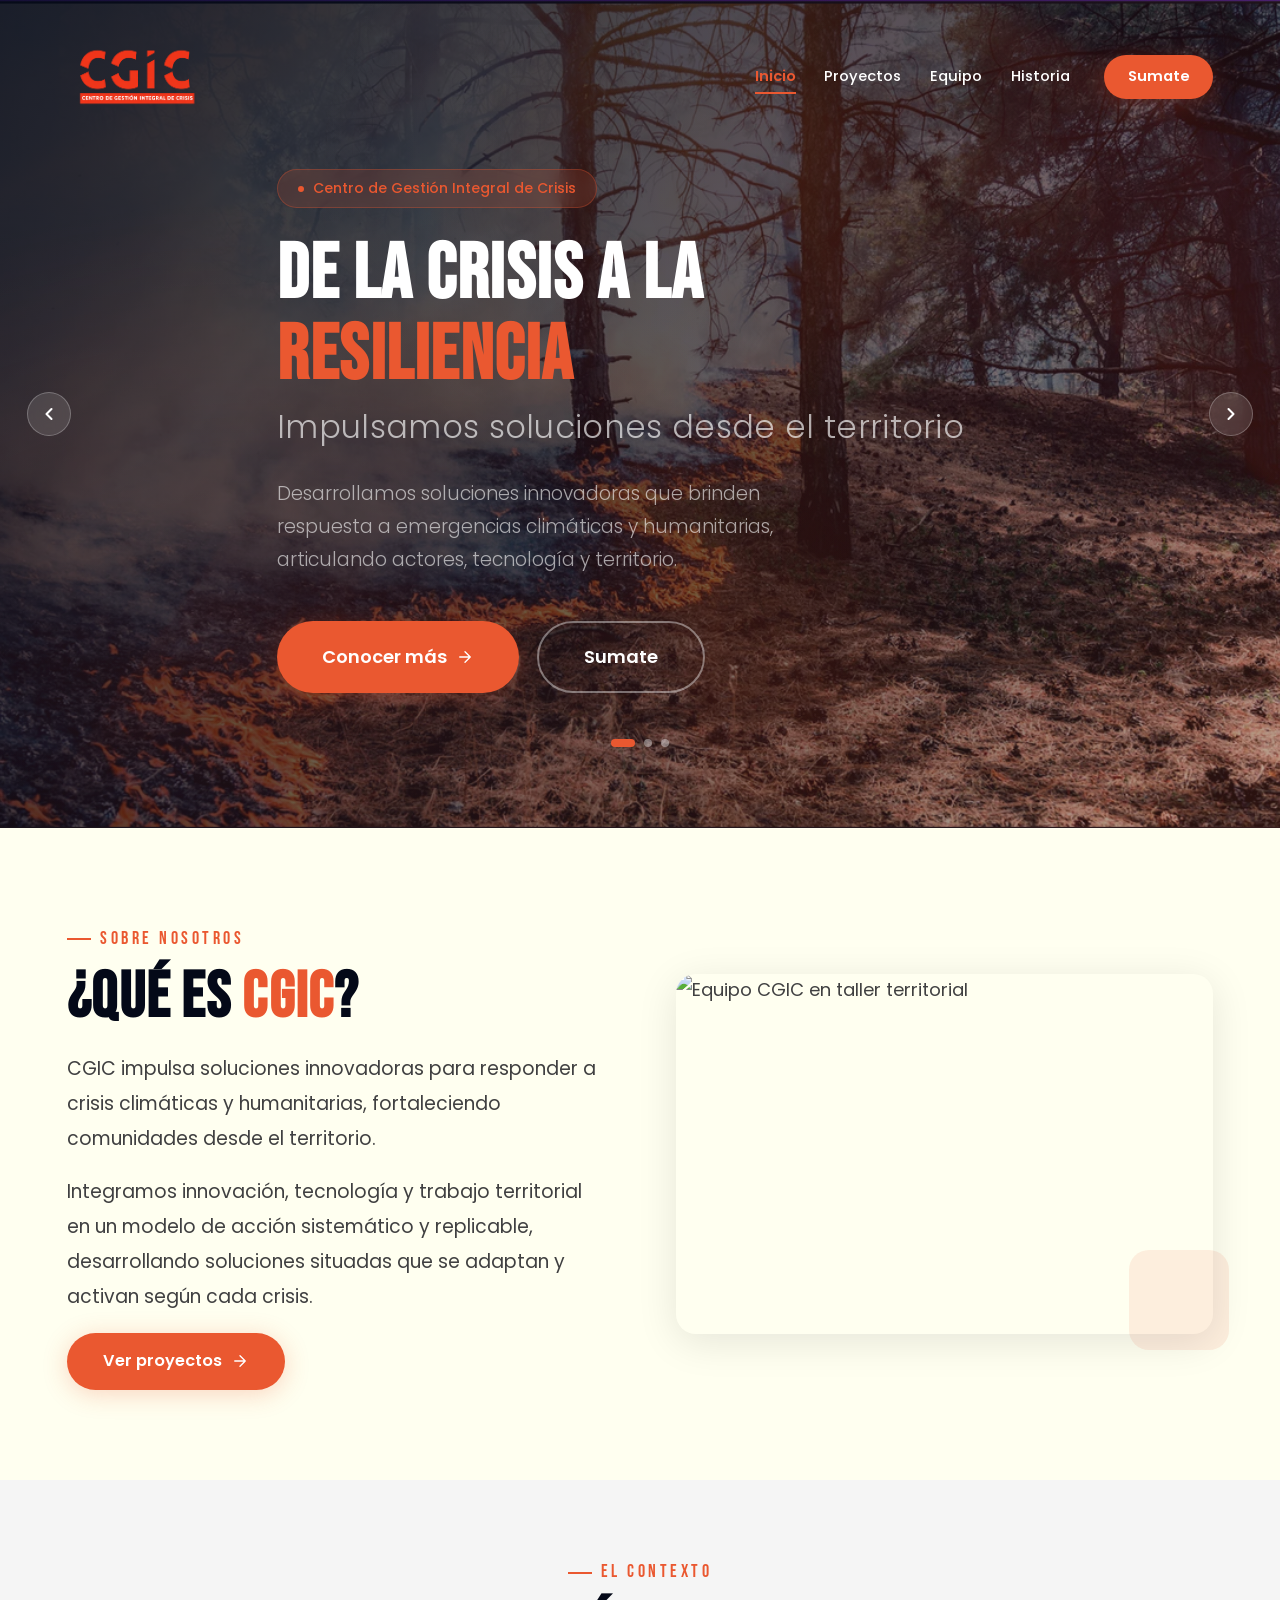
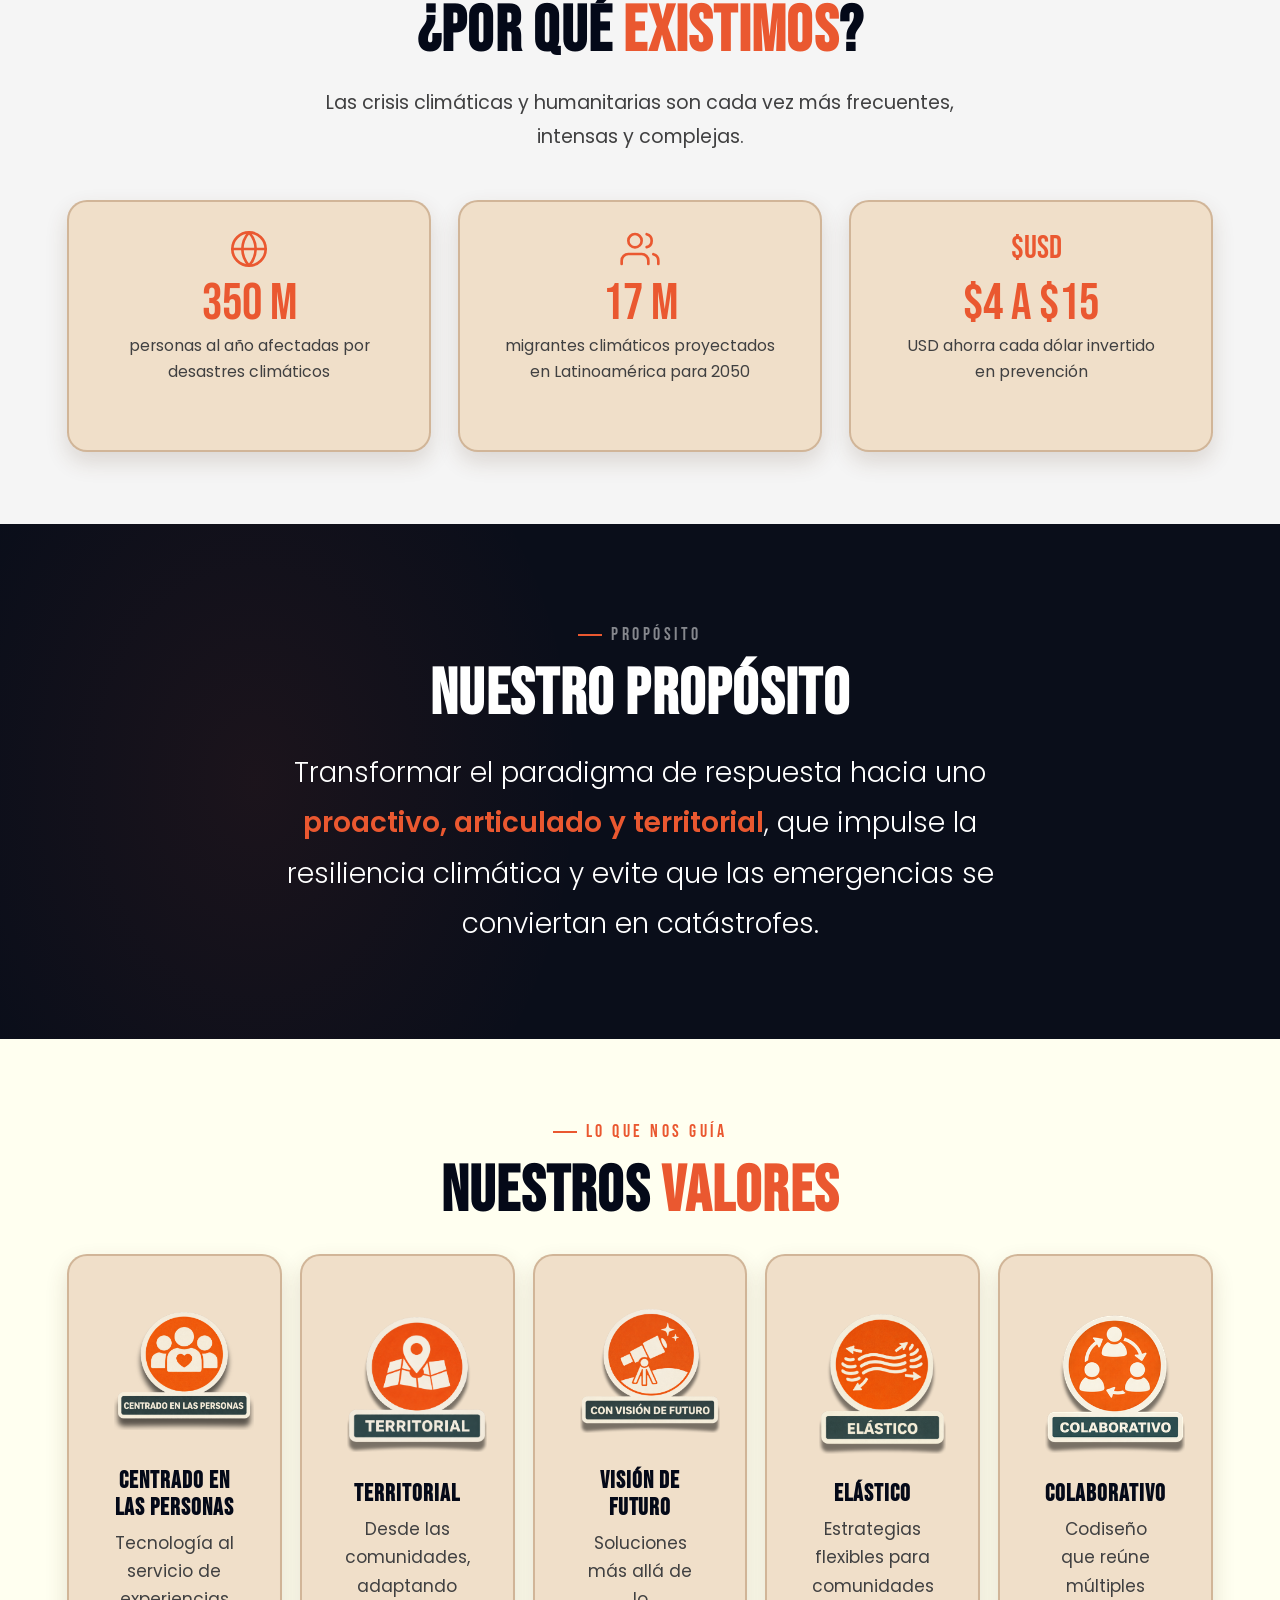
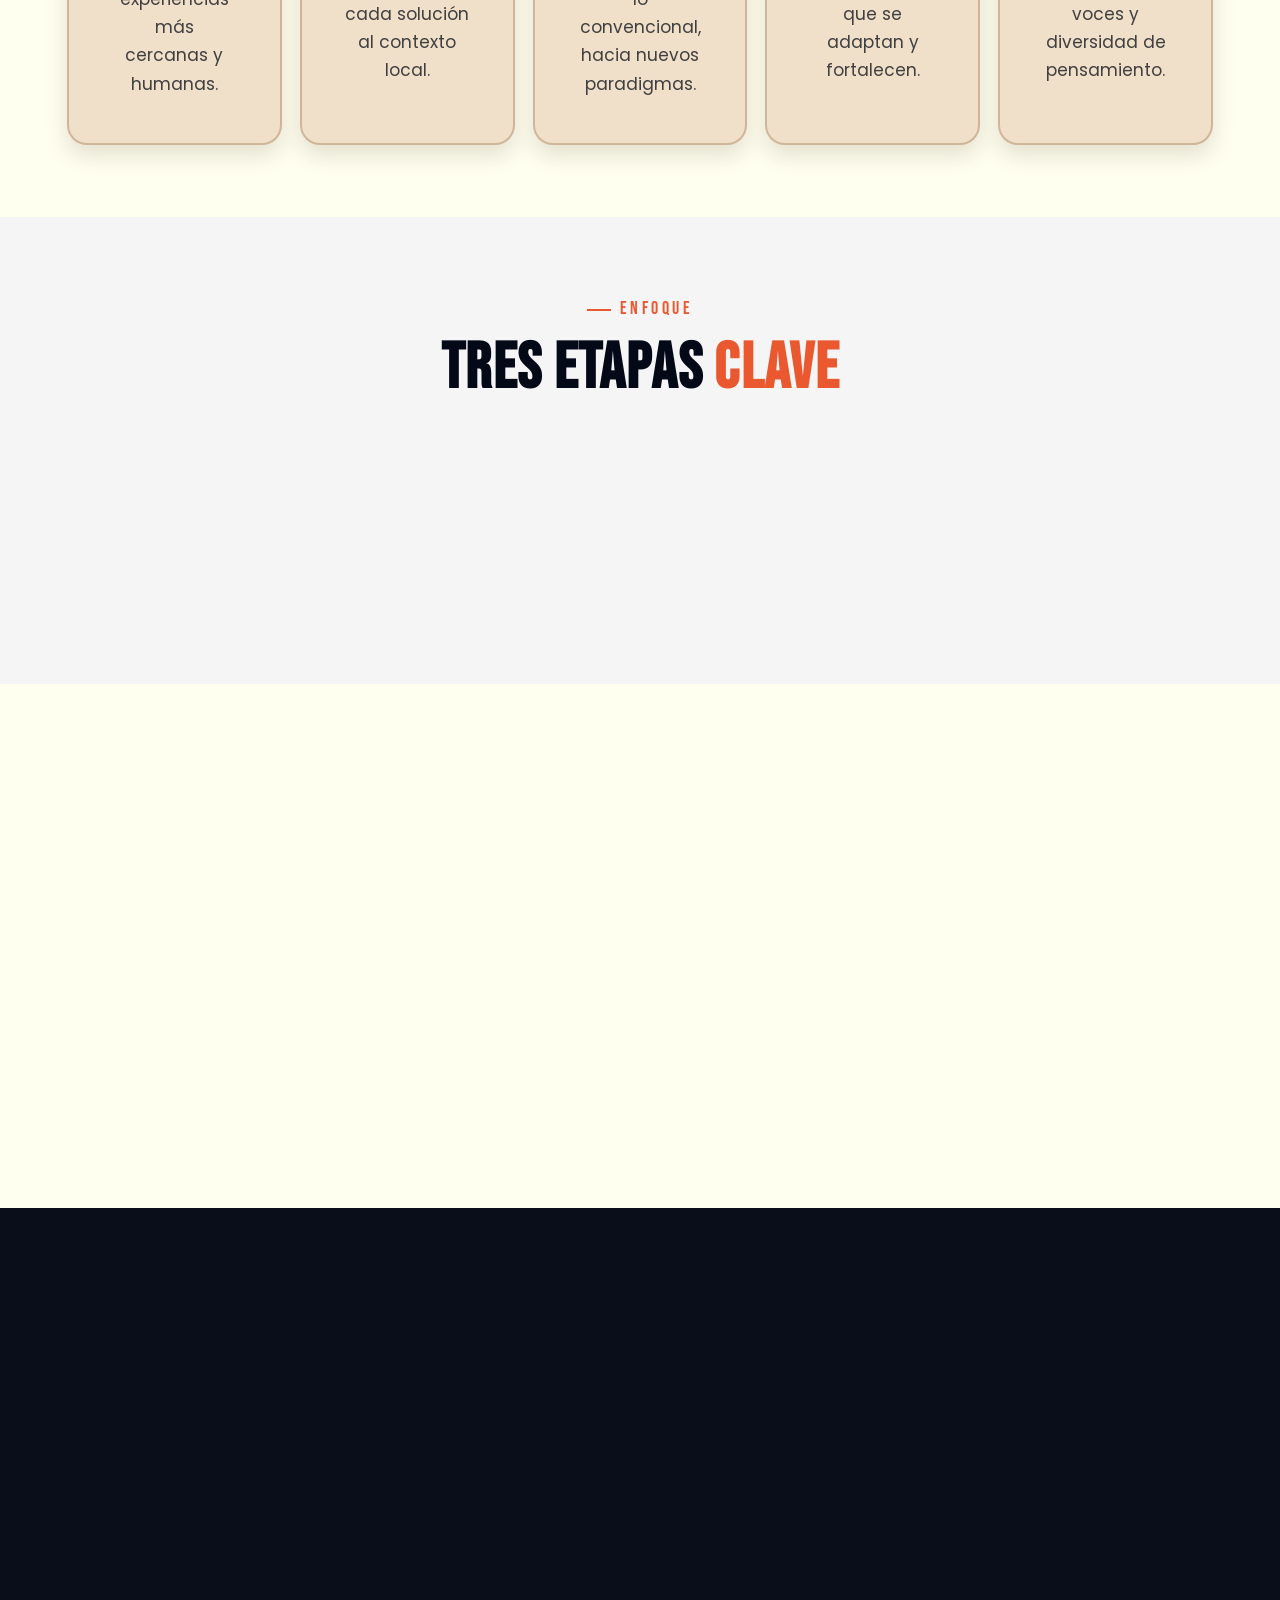
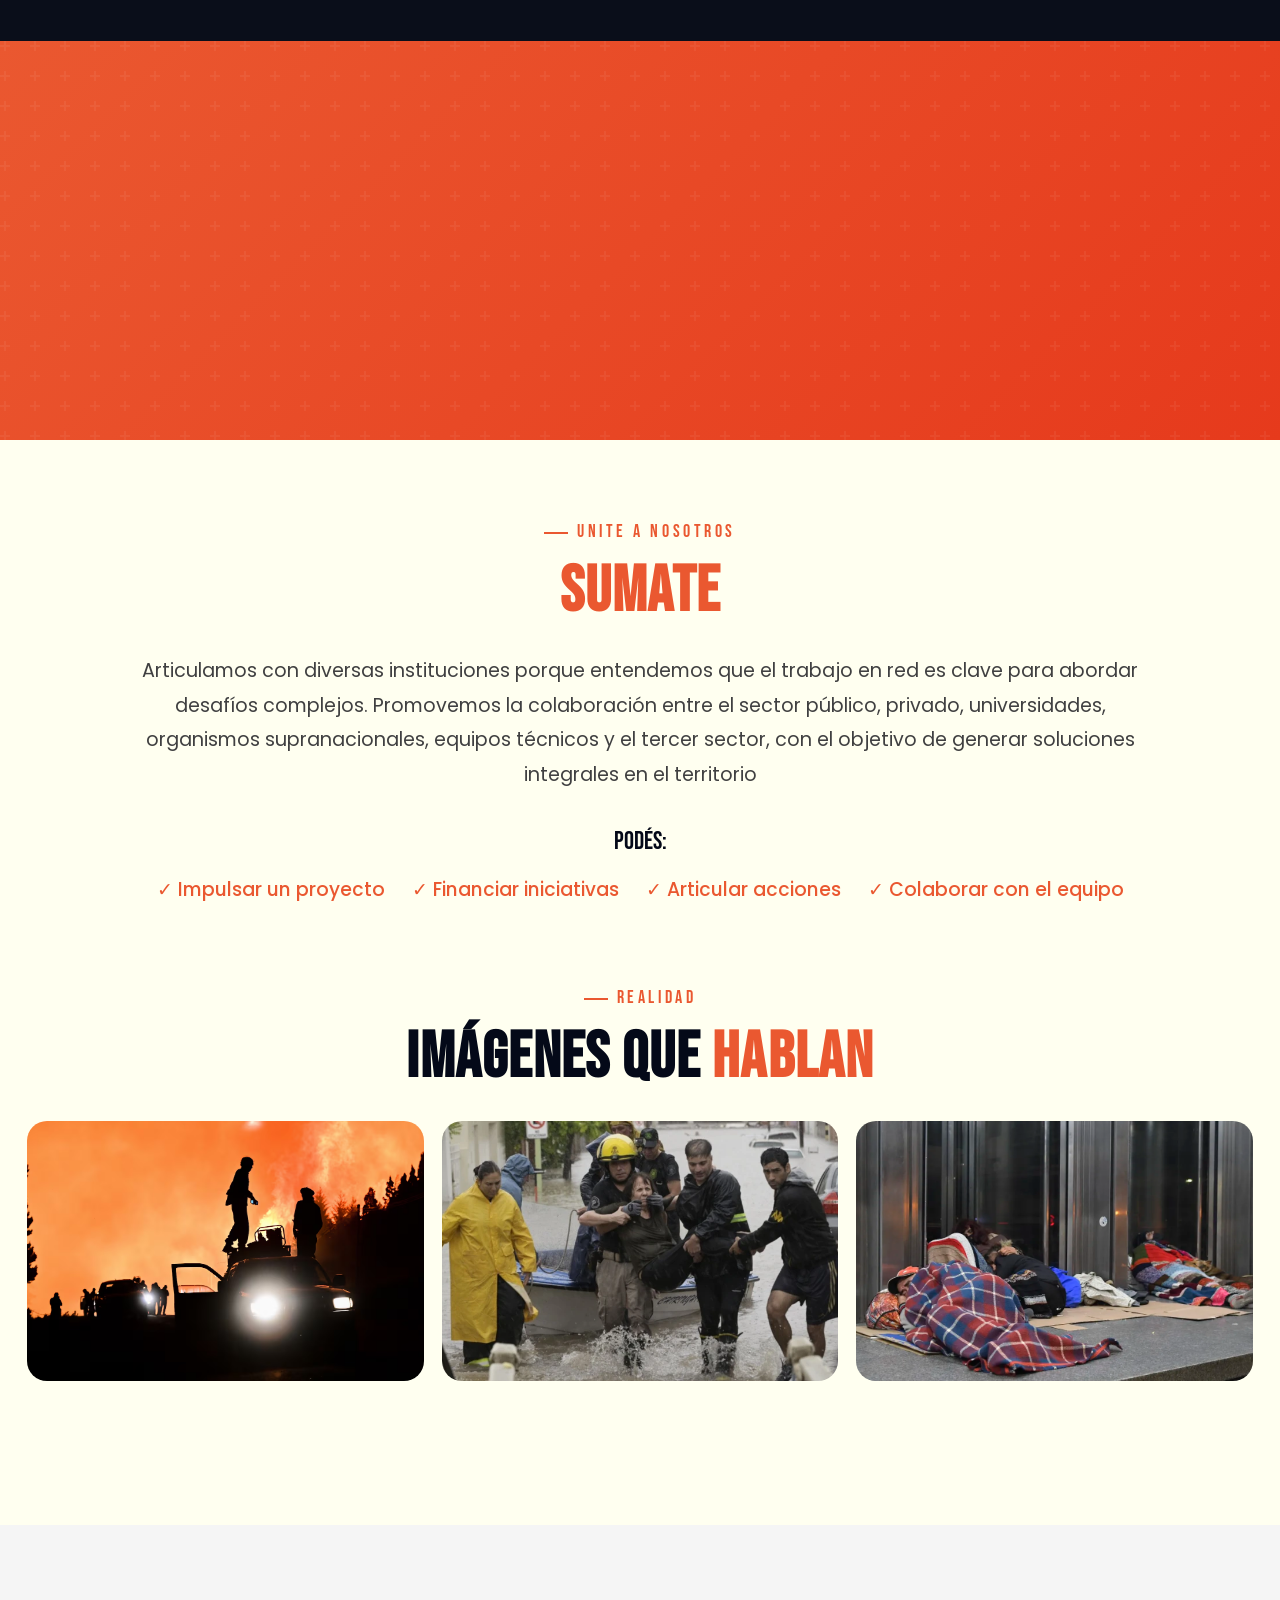
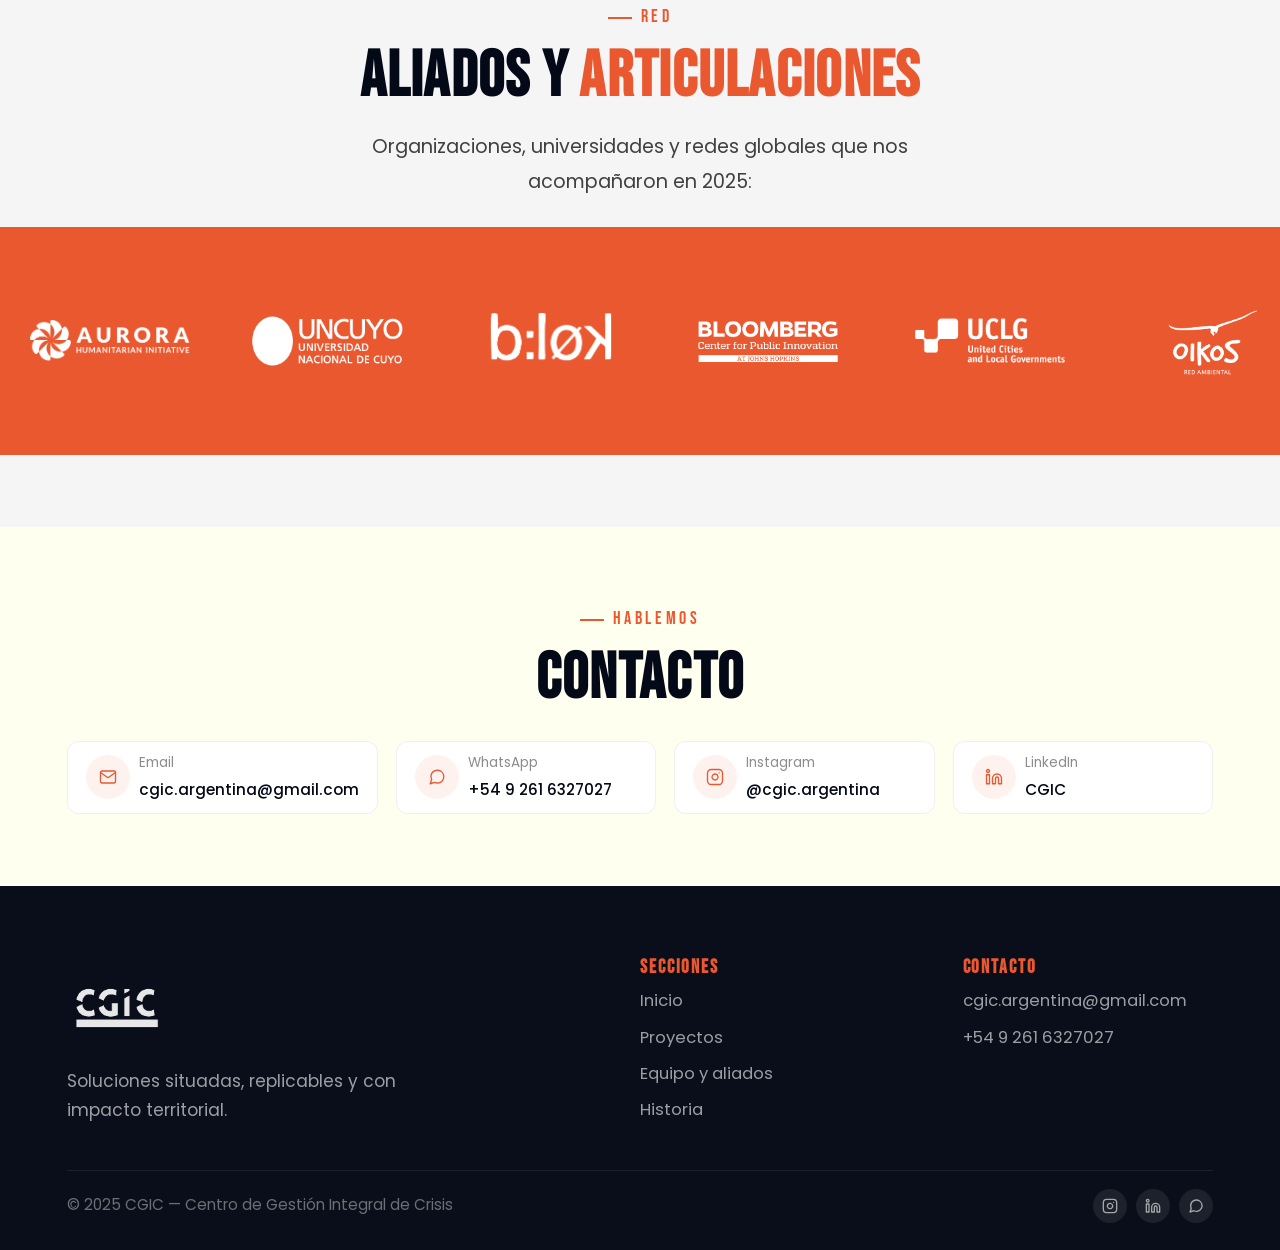
==== commit 6090cdd4: "Content and style changes" ====
--- a/index.html
+++ b/index.html
@@ -28,8 +28,8 @@
       <div class="navbar__links" id="nav-links">
         <a href="index.html" class="navbar__link navbar__link--active">Inicio</a>
         <a href="proyectos.html" class="navbar__link">Proyectos</a>
-        <a href="equipo.html" class="navbar__link">Equipo y aliados</a>
-        <a href="trayectoria.html" class="navbar__link">Trayectoria</a>
+        <a href="equipo.html" class="navbar__link">Equipo</a>
+        <a href="trayectoria.html" class="navbar__link">Historia</a>
         <a href="#contacto" class="btn btn--primary btn--sm navbar__cta">Sumate</a>
       </div>
       <button class="navbar__toggle" id="nav-toggle" aria-label="Menú">
@@ -101,7 +101,7 @@
         </div>
         <div class="about__visual reveal-right">
           <div class="about__image-wrapper">
-            <img src="images/equipoCgic.jpg" alt="Equipo CGIC en taller territorial">
+            <img src="images/losAngeles.jpg" alt="Equipo CGIC en taller territorial">
           </div>
           <div class="about__accent-shape"></div>
         </div>
@@ -124,6 +124,7 @@
           </div>
           <div class="stat-card__number"><span class="count-up" data-target="350" data-suffix=" M">0</span></div>
           <p class="stat-card__text">personas al año afectadas por desastres climáticos</p>
+          <div class="stat-card__reference">(OCHA, 2018)</div>
         </div>
         <div class="stat-card">
           <div class="stat-card__icon">
@@ -131,13 +132,15 @@
           </div>
           <div class="stat-card__number"><span class="count-up" data-target="17" data-suffix=" M">0</span></div>
           <p class="stat-card__text">migrantes climáticos proyectados en Latinoamérica para 2050</p>
+          <div class="stat-card__reference">(CAF, 2023)</div>
         </div>
         <div class="stat-card">
-          <div class="stat-card__icon">
-            <svg viewBox="0 0 24 24" fill="none" stroke="currentColor" stroke-width="1.6" stroke-linecap="round" stroke-linejoin="round"><path d="M12 2v20M17 5H9.5a3.5 3.5 0 0 0 0 7h5a3.5 3.5 0 0 1 0 7H6"/></svg>
+          <div class="stat-card__icon" style="font-family: var(--font-heading); font-size: 1.8rem; line-height: 40px;">
+            $USD
           </div>
           <div class="stat-card__number"><span class="count-up" data-target="4" data-prefix="$" data-suffix=" a $15">0</span></div>
           <p class="stat-card__text">USD ahorra cada dólar invertido en prevención</p>
+          <div class="stat-card__reference">(UNDRR, 2021)</div>
         </div>
       </div>
     </div>
@@ -248,7 +251,7 @@
             </div>
             <h3 class="action-plan__title">Emergencias climáticas</h3>
           </div>
-          <p class="action-plan__text">Fortalecemos capacidades locales para prevenir, responder y recuperarse frente a fenómenos climáticos extremos en territorios vulnerables.</p>
+          <p class="action-plan__text">Fortalecemos capacidades locales para prevenir, responder y recuperarse frente a fenómenos climáticos extremos.</p>
         </div>
         <div class="action-plan">
           <div class="action-plan__header">
@@ -284,7 +287,7 @@
           <p class="impact-item__label">personas en el equipo</p>
         </div>
         <div class="impact-item">
-          <div class="impact-item__number">+$<span class="count-up" data-target="9">0</span>M</div>
+          <div class="impact-item__number">+AR$<span class="count-up" data-target="9">0</span>M</div>
           <p class="impact-item__label">gestionados</p>
         </div>
       </div>
@@ -295,20 +298,20 @@
   <section class="differential section--compact" id="diferencial">
     <div class="container reveal">
       <h2 class="section-title text-center mx-auto">Nuestro <span style="opacity:.9">diferencial</span></h2>
-      <p class="differential__text">Integramos innovación, tecnología y trabajo territorial en un modelo de acción sistemático y replicable, desarrollando soluciones situadas que se adaptan y activan según cada crisis.</p>
+      <p class="differential__text">Integramos innovación, tecnología y trabajo territorial en un modelo de acción sistemático y replicable, desarrollando soluciones situadas que se adaptan y <br>activan según cada crisis.</p>
     </div>
   </section>
 
   <!-- ======== SUMATE ======== -->
   <section class="section--compact" id="sumate">
-    <div class="container">
+    <div class="container container--wide">
       <!-- Sumate Section -->
       <div class="text-center reveal" style="margin-bottom:var(--space-md)">
         <span class="section-label">Unite a nosotros</span>
         <h2 class="section-title mx-auto"><span class="accent">Sumate</span></h2>
       </div>
-      <div class="text-center mx-auto" style="max-width:800px; margin-bottom:var(--space-xl);">
-        <p class="section-subtitle mx-auto" style="margin-bottom:var(--space-md);">Trabajamos con gobiernos, organizaciones, universidades y equipos técnicos para desarrollar soluciones en territorio.</p>
+      <div class="text-center mx-auto" style="max-width:1100px; margin-bottom:var(--space-xl);">
+        <p class="section-subtitle mx-auto" style="max-width:1000px; margin-bottom:var(--space-md);">Articulamos con diversas instituciones porque entendemos que el trabajo en red es clave para abordar desafíos complejos. Promovemos la colaboración entre el sector público, privado, universidades, organismos supranacionales, equipos técnicos y el tercer sector, con el objetivo de generar soluciones integrales en el territorio</p>
         <p style="font-family:var(--font-heading); font-size:1.4rem; color:var(--color-title);">Podés:</p>
         <ul style="display:flex; justify-content:center; flex-wrap:wrap; gap:var(--space-md); margin-top:var(--space-xs); font-family:var(--font-body); font-weight:500; font-size:1.05rem; color:var(--color-orange);">
           <li>✓ Impulsar un proyecto</li>
@@ -350,8 +353,121 @@
     </div>
   </section>
 
+  <!-- ALLIES -->
+  <section class="section--compact section--alt" style="overflow-x: hidden;">
+    <div class="container">
+      <div class="text-center reveal" style="margin-bottom:var(--space-md)">
+        <span class="section-label">Red</span>
+        <h2 class="section-title mx-auto">Aliados y <span class="accent">articulaciones</span></h2>
+        <p class="section-subtitle mx-auto">Organizaciones, universidades y redes globales que nos acompañaron en 2025:</p>
+      </div>
+    </div>
+    <div class="allies-slider-container">
+        <div class="allies-slider-track">
+          <!-- ORIGINAL SET -->
+          <div class="ally-card">
+            <img src="images/org-aurora.png" alt="Aurora Humanitarian Initiative" class="ally-card__logo">
+            <span class="ally-card__name">Aurora Humanitarian Initiative</span>
+          </div>
+          <div class="ally-card">
+            <img src="images/org-uncuyo.png" alt="Universidad Nacional de Cuyo" class="ally-card__logo">
+            <span class="ally-card__name">UNCUYO</span>
+          </div>
+          <div class="ally-card">
+            <img src="images/org-blok.png" alt="BLOK Design" class="ally-card__logo">
+            <span class="ally-card__name">BLOK Design</span>
+          </div>
+          <div class="ally-card">
+            <img src="images/org-bloomberg.png" alt="Bloomberg Center for Public Innovation" class="ally-card__logo">
+            <span class="ally-card__name">Bloomberg Center</span>
+          </div>
+          <div class="ally-card">
+            <img src="images/org-uclg.png" alt="UCLG" class="ally-card__logo">
+            <span class="ally-card__name">UCLG</span>
+          </div>
+          <div class="ally-card">
+            <img src="images/org-oikos.png" alt="Oikos Red Ambiental" class="ally-card__logo">
+            <span class="ally-card__name">Oikos Red Ambiental</span>
+          </div>
+          <div class="ally-card">
+            <img src="images/org-lupa.png" alt="Fundación Lupa" class="ally-card__logo">
+            <span class="ally-card__name">Fundación Lupa</span>
+          </div>
+          <div class="ally-card">
+            <img src="images/org-extrabrut.png" alt="Grupo ExtraBrut" class="ally-card__logo">
+            <span class="ally-card__name">Grupo ExtraBrut</span>
+          </div>
+          <div class="ally-card">
+            <img src="images/org-steel.png" alt="Escuela de Steel Framing" class="ally-card__logo">
+            <span class="ally-card__name">Escuela de Steel Framing</span>
+          </div>
+          <div class="ally-card">
+            <img src="images/org-lujan.png" alt="Luján Sustentable" class="ally-card__logo">
+            <span class="ally-card__name">Luján Sustentable</span>
+          </div>
+          <div class="ally-card">
+            <img src="images/org-asuntos-del-sur.png" alt="Asuntos del Sur" class="ally-card__logo">
+            <span class="ally-card__name">Asuntos del Sur</span>
+          </div>
+          <div class="ally-card">
+            <img src="images/org-uncongreso.png" alt="Universidad de Congreso" class="ally-card__logo">
+            <span class="ally-card__name">Universidad de Congreso</span>
+          </div>
+          <!-- DUPLICATED SET FOR SEAMLESS SCROLL -->
+          <div class="ally-card">
+            <img src="images/org-aurora.png" alt="Aurora Humanitarian Initiative" class="ally-card__logo">
+            <span class="ally-card__name">Aurora Humanitarian Initiative</span>
+          </div>
+          <div class="ally-card">
+            <img src="images/org-uncuyo.png" alt="Universidad Nacional de Cuyo" class="ally-card__logo">
+            <span class="ally-card__name">UNCUYO</span>
+          </div>
+          <div class="ally-card">
+            <img src="images/org-blok.png" alt="BLOK Design" class="ally-card__logo">
+            <span class="ally-card__name">BLOK Design</span>
+          </div>
+          <div class="ally-card">
+            <img src="images/org-bloomberg.png" alt="Bloomberg Center for Public Innovation" class="ally-card__logo">
+            <span class="ally-card__name">Bloomberg Center</span>
+          </div>
+          <div class="ally-card">
+            <img src="images/org-uclg.png" alt="UCLG" class="ally-card__logo">
+            <span class="ally-card__name">UCLG</span>
+          </div>
+          <div class="ally-card">
+            <img src="images/org-oikos.png" alt="Oikos Red Ambiental" class="ally-card__logo">
+            <span class="ally-card__name">Oikos Red Ambiental</span>
+          </div>
+          <div class="ally-card">
+            <img src="images/org-lupa.png" alt="Fundación Lupa" class="ally-card__logo">
+            <span class="ally-card__name">Fundación Lupa</span>
+          </div>
+          <div class="ally-card">
+            <img src="images/org-extrabrut.png" alt="Grupo ExtraBrut" class="ally-card__logo">
+            <span class="ally-card__name">Grupo ExtraBrut</span>
+          </div>
+          <div class="ally-card">
+            <img src="images/org-steel.png" alt="Escuela de Steel Framing" class="ally-card__logo">
+            <span class="ally-card__name">Escuela de Steel Framing</span>
+          </div>
+          <div class="ally-card">
+            <img src="images/org-lujan.png" alt="Luján Sustentable" class="ally-card__logo">
+            <span class="ally-card__name">Luján Sustentable</span>
+          </div>
+          <div class="ally-card">
+            <img src="images/org-asuntos-del-sur.png" alt="Asuntos del Sur" class="ally-card__logo">
+            <span class="ally-card__name">Asuntos del Sur</span>
+          </div>
+          <div class="ally-card">
+            <img src="images/org-uncongreso.png" alt="Universidad de Congreso" class="ally-card__logo">
+            <span class="ally-card__name">Universidad de Congreso</span>
+          </div>
+        </div>
+      </div>
+  </section>
+
   <!-- ======== CONTACTO ======== -->
-  <section class="section--compact section--orange" id="contacto">
+  <section class="section--compact" id="contacto">
     <div class="container">
       <div class="text-center reveal" style="margin-bottom:var(--space-md)">
         <span class="section-label">Hablemos</span>
@@ -400,7 +516,7 @@
             <a href="index.html" class="footer__link">Inicio</a>
             <a href="proyectos.html" class="footer__link">Proyectos</a>
             <a href="equipo.html" class="footer__link">Equipo y aliados</a>
-            <a href="trayectoria.html" class="footer__link">Trayectoria</a>
+            <a href="trayectoria.html" class="footer__link">Historia</a>
           </div>
         </div>
         <div>
--- a/styles.css
+++ b/styles.css
@@ -133,7 +133,7 @@
 
 .section-label {
   font-family: var(--font-heading);
-  font-size: 0.8rem;
+  font-size: 0.98rem;
   letter-spacing: 0.2em;
   text-transform: uppercase;
   color: var(--color-orange);
@@ -273,9 +273,9 @@
 }
 
 .navbar__logo-img {
-  height: 112px;
+  height: 140px;
   width: auto;
-  max-width: 380px;
+  max-width: 500px;
   object-fit: contain;
   display: block;
   transition: opacity var(--t-fast);
@@ -432,6 +432,15 @@
 .hero__slider-btn--prev { left: 1.5rem; }
 .hero__slider-btn--next { right: 1.5rem; }
 
+@media (max-width: 768px) {
+  .hero__slider-btn {
+    display: none !important;
+    opacity: 0 !important;
+    pointer-events: none !important;
+    visibility: hidden !important;
+  }
+}
+
 /* Dots */
 .hero__slider-dots {
   position: absolute;
@@ -598,14 +607,15 @@
 }
 
 .stat-card {
-  background:var(--color-white);
+  background:#f0dfc9;
   border-radius:var(--radius-lg);
   padding: var(--space-md) var(--space-lg);
   text-align:center;
-  border:1px solid rgba(234,88,48,.08);
+  border:2px solid rgba(150,105,62,.35);
+  box-shadow:0 10px 22px rgba(84,58,31,.16);
   transition: all var(--t-base);
 }
-.stat-card:hover { transform:translateY(-3px); box-shadow:var(--shadow-md); border-color:rgba(234,88,48,.2); }
+.stat-card:hover { transform:translateY(-3px); box-shadow:0 14px 30px rgba(84,58,31,.24); border-color:rgba(150,105,62,.55); }
 
 .stat-card__icon {
   width:40px; height:40px;
@@ -624,6 +634,21 @@
 .stat-card__text {
   font-size: 0.88rem;
   line-height:1.6;
+}
+
+.stat-card__reference {
+  font-size: 0.82rem;
+  color: rgba(150,105,62,0.95);
+  font-weight: 600;
+  margin-top: 0.75rem;
+  opacity: 0;
+  transform: translateY(8px);
+  transition: all var(--t-base);
+}
+
+.stat-card:hover .stat-card__reference {
+  opacity: 1;
+  transform: translateY(0);
 }
 
 /* ---------- Purpose banner ---------- */
@@ -661,24 +686,25 @@
 /* ---------- Values grid (compact) ---------- */
 .values-grid {
   display:grid;
-  grid-template-columns: repeat(5, 1fr);
+  grid-template-columns: repeat(5, minmax(0, 1fr));
   gap:var(--space-sm);
 }
 
 .value-card {
   padding: var(--space-lg) var(--space-lg);
   border-radius:var(--radius-lg);
-  background:var(--color-white);
-  border:1px solid rgba(4,9,24,.06);
+  background:#f0dfc9;
+  border:2px solid rgba(150,105,62,.35);
+  box-shadow:0 10px 22px rgba(84,58,31,.16);
   transition: all var(--t-base);
   text-align:center;
-  min-height: 420px;
+  min-height: 460px;
   display: flex;
   flex-direction: column;
   justify-content: center;
   align-items: center;
 }
-.value-card:hover { transform:translateY(-3px); box-shadow:var(--shadow-md); border-color:rgba(234,88,48,.15); }
+.value-card:hover { transform:translateY(-3px); box-shadow:0 14px 30px rgba(84,58,31,.24); border-color:rgba(150,105,62,.55); }
 
 .value-card__icon {
   width:120px; height:120px;
@@ -697,23 +723,31 @@
   background:transparent;
   width:140px; height:140px;
   border-radius:0;
+  display:flex;
+  align-items:center;
+  justify-content:center;
+  margin: 0 auto var(--space-md);
 }
 .value-card__icon--img img {
-  width:100%; height:100%;
+  width:100%;
+  height:100%;
   object-fit:contain;
+  object-position:center;
+  display:block;
+  margin:0 auto;
 }
 .value-card:hover .value-card__icon--img { background:transparent; }
 
 .value-card__title {
   font-family:var(--font-heading);
-  font-size:1.15rem;
+  font-size:1.35rem;
   color:var(--color-title);
-  margin-bottom: 0.3rem;
+  margin-bottom: 0.4rem;
   letter-spacing:.04em;
 }
 
 .value-card__text {
-  font-size:.82rem;
+  font-size:0.95rem;
   line-height:1.65;
 }
 
@@ -1008,15 +1042,15 @@
 .footer__logo {
   display:flex; align-items:center; gap:.5rem;
   font-family:var(--font-heading);
-  font-size:1.3rem;
+  font-size:1.45rem;
   color:var(--color-white);
   margin-bottom:var(--space-xs);
 }
 
 .footer__logo-img {
-  height: 38px;
+  height: 100px;
   width: auto;
-  max-width: 140px;
+  max-width: 300px;
   object-fit: contain;
   display: block;
   /* Logos oscuros sobre fondo oscuro: aplicar filtro para hacerlos visibles */
@@ -1031,17 +1065,17 @@
   background:var(--color-orange);
   border-radius:var(--radius-sm);
   display:flex;
-  align-items:center;
+  align-items: flex-start;
   justify-content:center;
   font-size:.85rem;
   font-weight:700;
 }
 
-.footer__tagline { font-size:.85rem; color:rgba(255,255,255,.6); line-height:1.7; }
+.footer__tagline { font-size:.95rem; color:rgba(255,255,255,.6); line-height:1.7; }
 
 .footer__section-title {
   font-family:var(--font-heading);
-  font-size:.95rem;
+  font-size:1.05rem;
   letter-spacing:.1em;
   margin-bottom:var(--space-xs);
   color:var(--color-orange);
@@ -1049,7 +1083,7 @@
 
 .footer__links { display:flex; flex-direction:column; gap:.4rem; }
 
-.footer__link { font-size:.82rem; color:rgba(255,255,255,.6); transition:all var(--t-fast); }
+.footer__link { font-size:.92rem; color:rgba(255,255,255,.6); transition:all var(--t-fast); }
 .footer__link:hover { color:var(--color-orange); padding-left:.25rem; }
 
 .footer__bottom {
@@ -1058,7 +1092,7 @@
   display:flex;
   justify-content:space-between;
   align-items:center;
-  font-size:.75rem;
+  font-size:.85rem;
   color:rgba(255,255,255,.4);
 }
 
@@ -1625,7 +1659,6 @@
   .action-plans       { grid-template-columns:1fr; }
   .cta__grid          { grid-template-columns:1fr; }
   .footer__inner      { grid-template-columns:1fr 1fr; }
-  .values-grid        { grid-template-columns: repeat(3, 1fr); }
   .contact-grid       { grid-template-columns: repeat(2, 1fr); }
 }
 
@@ -1658,7 +1691,6 @@
   .phase:not(:last-child)::after { display:none; }
   .impact-grid                { grid-template-columns:1fr 1fr; }
   .impact-item::after         { display:none; }
-  .values-grid                { grid-template-columns:1fr 1fr; }
   .footer__inner              { grid-template-columns:1fr; }
   .footer__bottom             { flex-direction:column; gap:var(--space-xs); text-align:center; }
   .images-grid                { grid-template-columns:1fr; }
@@ -1678,7 +1710,317 @@
   html { font-size:16px; }
   .impact-grid   { grid-template-columns:1fr; }
   .allies-grid   { grid-template-columns:1fr; }
-  .values-grid   { grid-template-columns:1fr; }
   .team-grid     { grid-template-columns:1fr; }
   .projects-grid { grid-template-columns:1fr; }
 }
+
+@media (max-width: 768px) {
+  .allies-slider-container {
+    padding: 1.5rem 0;
+  }
+  .ally-card {
+    min-height: 80px;
+    width: 150px;
+    padding: var(--space-xs);
+  }
+  .ally-card__logo {
+    max-height: 50px;
+    max-width: 100px;
+  }
+}
+
+/* ---------- Historia Timeline ---------- */
+.timeline-section {
+  position: relative;
+  background: var(--color-bg);
+}
+
+.timeline {
+  position: relative;
+  max-width: 1000px;
+  margin: 0 auto;
+  padding: var(--space-md) 0;
+}
+
+.timeline__line {
+  position: absolute;
+  top: 0;
+  bottom: 0;
+  left: 50%;
+  width: 4px;
+  background: var(--color-orange-medium);
+  transform: translateX(-50%);
+  border-radius: var(--radius-full);
+}
+
+.timeline__item {
+  position: relative;
+  margin-bottom: var(--space-2xl);
+  width: 100%;
+  display: flex;
+  justify-content: space-between;
+  align-items: flex-start;
+}
+
+.timeline__item:nth-child(even) {
+  flex-direction: row-reverse;
+}
+
+.timeline__dot {
+  position: absolute;
+  left: 50%;
+  top: 20px;
+  transform: translateX(-50%);
+  width: 24px;
+  height: 24px;
+  background: var(--color-white);
+  border: 4px solid var(--color-orange);
+  border-radius: 50%;
+  z-index: 2;
+  transition: all var(--t-base);
+  box-shadow: 0 0 0 4px rgba(234,88,48,0.2);
+}
+
+.timeline__item:hover .timeline__dot {
+  transform: translateX(-50%) scale(1.3);
+  background: var(--color-orange);
+  box-shadow: 0 0 15px rgba(234,88,48,0.5);
+  border-color: var(--color-white);
+}
+
+.timeline__content {
+  width: calc(50% - 40px);
+  background: #fff;
+  padding: var(--space-md);
+  border-radius: var(--radius-md);
+  box-shadow: var(--shadow-sm);
+  border-top: 4px solid var(--color-orange);
+  position: relative;
+  transition: all var(--t-base);
+}
+
+.timeline__item:hover .timeline__content {
+  box-shadow: var(--shadow-lg);
+  transform: translateY(-5px);
+}
+
+.timeline__content::before {
+  content: '';
+  position: absolute;
+  top: 20px;
+  width: 0;
+  height: 0;
+  border-style: solid;
+}
+
+.timeline__content--left::before {
+  right: -12px;
+  border-width: 12px 0 12px 12px;
+  border-color: transparent transparent transparent #fff;
+  filter: drop-shadow(2px 0 2px rgba(0,0,0,0.05));
+}
+
+.timeline__content--right::before {
+  left: -12px;
+  border-width: 12px 12px 12px 0;
+  border-color: transparent #fff transparent transparent;
+  filter: drop-shadow(-2px 0 2px rgba(0,0,0,0.05));
+}
+
+.timeline__date {
+  display: inline-block;
+  background: var(--color-orange-light);
+  color: var(--color-orange);
+  padding: 0.3rem 1rem;
+  border-radius: var(--radius-full);
+  font-size: 0.85rem;
+  font-weight: 600;
+  margin-bottom: var(--space-sm);
+  letter-spacing: 0.05em;
+  text-transform: uppercase;
+}
+
+.timeline__title {
+  font-size: 1.5rem;
+  margin-bottom: var(--space-xs);
+  line-height: 1.2;
+}
+
+.timeline__item:nth-child(odd) .timeline__content {
+  background: rgba(230, 58, 28, 0.25); /* Rojo menos transparente */
+  border-top-color: var(--color-red);
+}
+
+.timeline__item:nth-child(odd) .timeline__content::before {
+  border-left-color: rgba(230, 58, 28, 0.25);
+}
+.timeline__item:nth-child(even) .timeline__content::before {
+  border-right-color: rgba(20, 28, 52, 0.25); /* Azul un poco más saturado */
+}
+
+.timeline__item:nth-child(even) .timeline__content {
+  background: rgba(20, 28, 52, 0.25); /* Azul menos transparente */
+  border-top-color: var(--color-dark);
+}
+
+/* El título en color contrario */
+.timeline__item:nth-child(odd) .timeline__title {
+  color: var(--color-dark);
+}
+.timeline__item:nth-child(even) .timeline__title {
+  color: var(--color-red);
+}
+
+/* El texto en gris y negrita */
+.timeline__text {
+  font-size: 0.95rem;
+  line-height: 1.6;
+  color: var(--color-text);
+  font-weight: 700;
+  margin-bottom: var(--space-sm);
+}
+
+.timeline__gallery {
+  width: calc(50% - 40px);
+  display: flex;
+  gap: 1.5rem;
+  flex-wrap: wrap;
+  align-items: center;
+  justify-content: center;
+  padding: var(--space-md) 0;
+}
+
+.timeline__gallery img {
+  width: 250px;
+  height: 250px;
+  object-fit: cover;
+  border-radius: var(--radius-lg);
+  cursor: pointer;
+  transition: all var(--t-base);
+  box-shadow: var(--shadow-sm);
+  border: 3px solid transparent;
+}
+
+.timeline__gallery img:only-child {
+  transform: translateY(0) !important;
+}
+
+.timeline__gallery img:nth-child(odd) {
+  transform: translateY(-25px);
+}
+
+.timeline__gallery img:nth-child(even) {
+  transform: translateY(25px);
+}
+
+.timeline__gallery img:hover {
+  transform: translateY(0) scale(1.15) !important;
+  z-index: 10;
+  border-color: var(--color-orange);
+  box-shadow: var(--shadow-lg);
+}
+
+/* Timeline Animations on Scroll */
+.timeline__item.reveal {
+  opacity: 0;
+  transform: translateY(40px);
+  transition: opacity 0.6s var(--ease), transform 0.6s var(--ease);
+}
+
+.timeline__item.reveal.visible {
+  opacity: 1;
+  transform: translateY(0);
+}
+
+@media (max-width: 768px) {
+  .timeline__line {
+    left: 20px;
+    transform: none;
+  }
+  .timeline__item {
+    flex-direction: column;
+    align-items: flex-start;
+  }
+  .timeline__item:nth-child(even) {
+    flex-direction: column;
+  }
+  .timeline__dot {
+    left: 20px !important;
+    transform: translateX(-50%) !important;
+  }
+  .timeline__item:hover .timeline__dot {
+    transform: translateX(-50%) scale(1.2) !important;
+  }
+  .timeline__content {
+    width: calc(100% - 50px) !important;
+    margin-left: 50px !important;
+    margin-bottom: var(--space-md);
+  }
+  .timeline__gallery {
+    width: calc(100% - 50px) !important;
+    margin-left: 50px !important;
+  }
+  .timeline__content--left::before,
+  .timeline__content--right::before {
+    left: -12px !important;
+    right: auto !important;
+    border-width: 12px 12px 12px 0 !important;
+    border-color: transparent rgba(230, 58, 28, 0.25) transparent transparent !important;
+    filter: drop-shadow(-2px 0 2px rgba(0,0,0,0.05)) !important;
+  }
+  .timeline__item:nth-child(even) .timeline__content::before {
+    border-color: transparent rgba(20, 28, 52, 0.25) transparent transparent !important;
+  }
+}
+
+/* ---------- Lightbox ---------- */
+.lightbox {
+  display: none;
+  position: fixed;
+  z-index: 2000;
+  padding-top: 60px;
+  left: 0;
+  top: 0;
+  width: 100%;
+  height: 100%;
+  overflow: auto;
+  background-color: rgba(0,0,0,0.9);
+  opacity: 0;
+  transition: opacity 0.3s var(--ease);
+}
+.lightbox.show {
+  display: flex;
+  justify-content: center;
+  align-items: center;
+  opacity: 1;
+}
+.lightbox__content {
+  margin: auto;
+  display: block;
+  max-width: 90%;
+  max-height: 85vh;
+  object-fit: contain;
+  border-radius: var(--radius-md);
+  box-shadow: 0 0 40px rgba(0,0,0,0.5);
+  transform: scale(0.8);
+  transition: transform 0.3s var(--ease);
+}
+.lightbox.show .lightbox__content {
+  transform: scale(1);
+}
+.lightbox__close {
+  position: absolute;
+  top: 30px;
+  right: 40px;
+  color: #f1f1f1;
+  font-size: 40px;
+  font-weight: bold;
+  cursor: pointer;
+  transition: color var(--t-fast);
+}
+.lightbox__close:hover,
+.lightbox__close:focus {
+  color: var(--color-orange);
+  text-decoration: none;
+  cursor: pointer;
+}
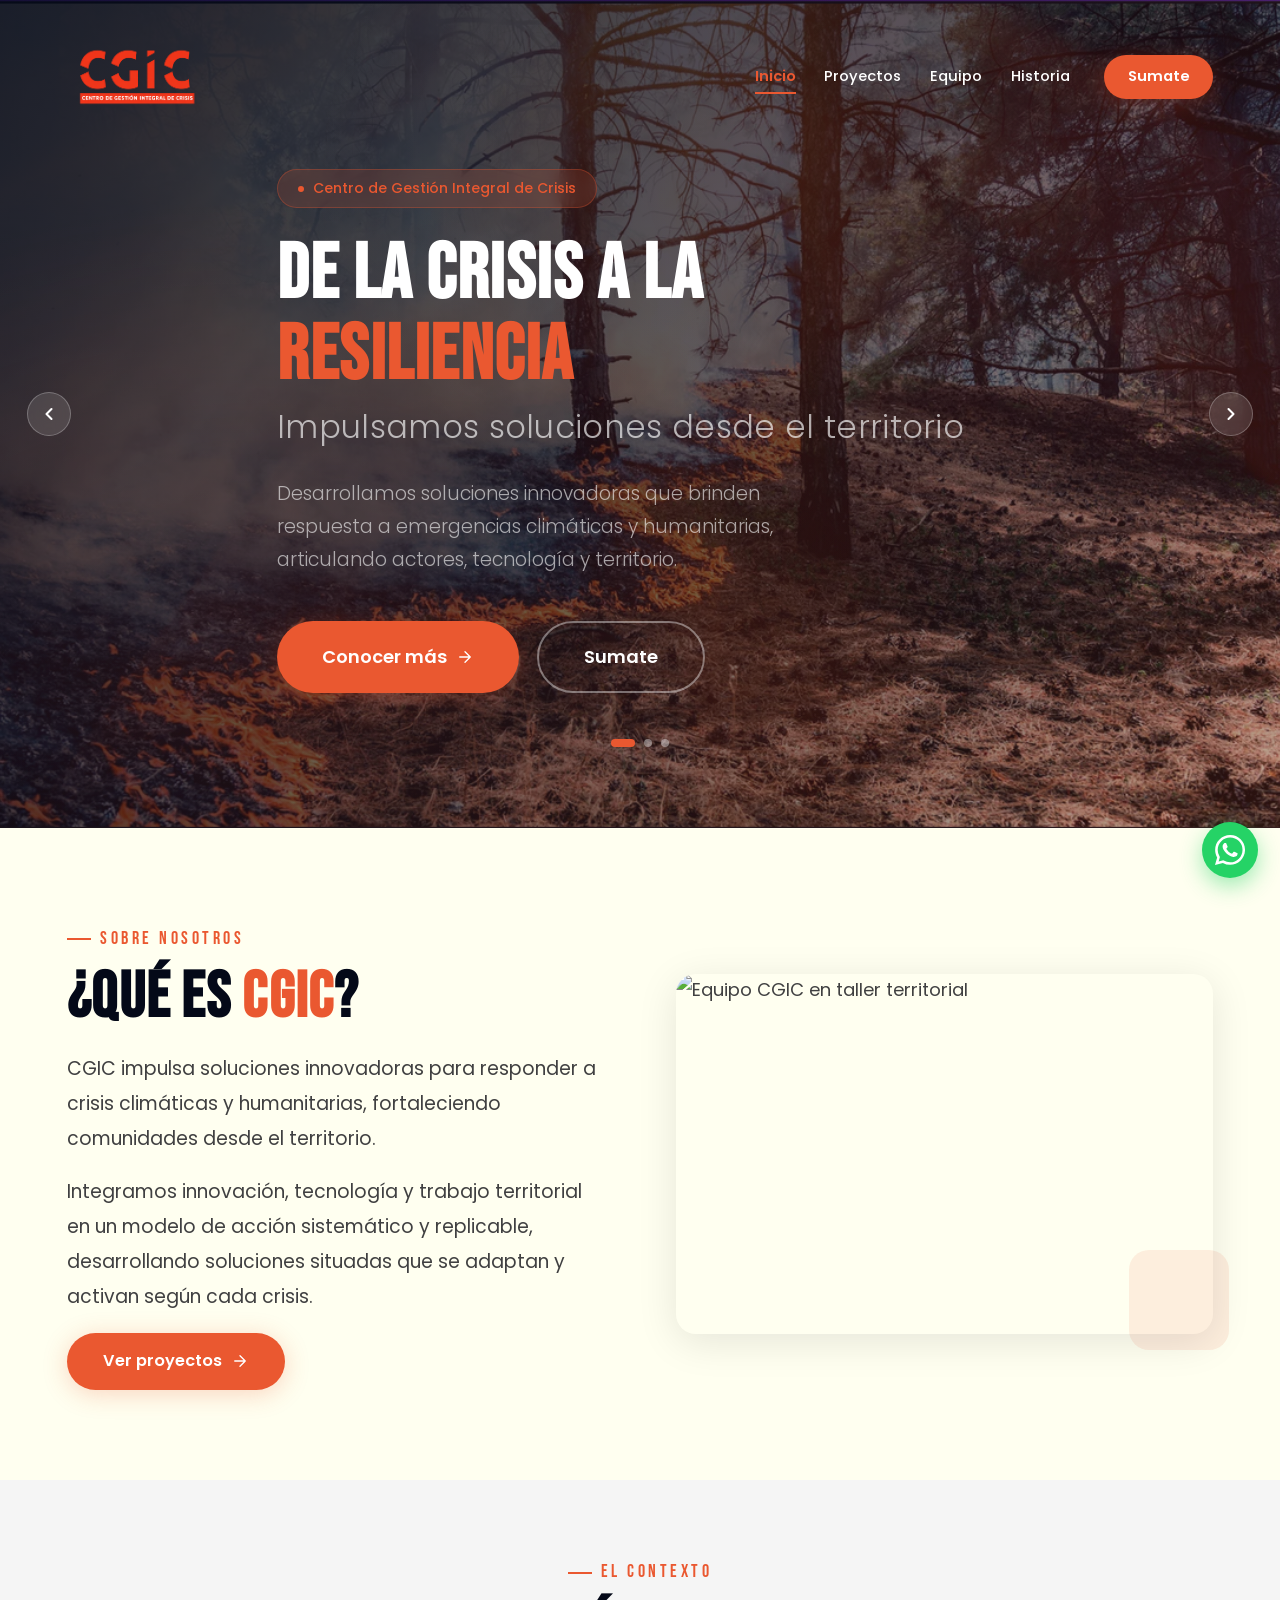
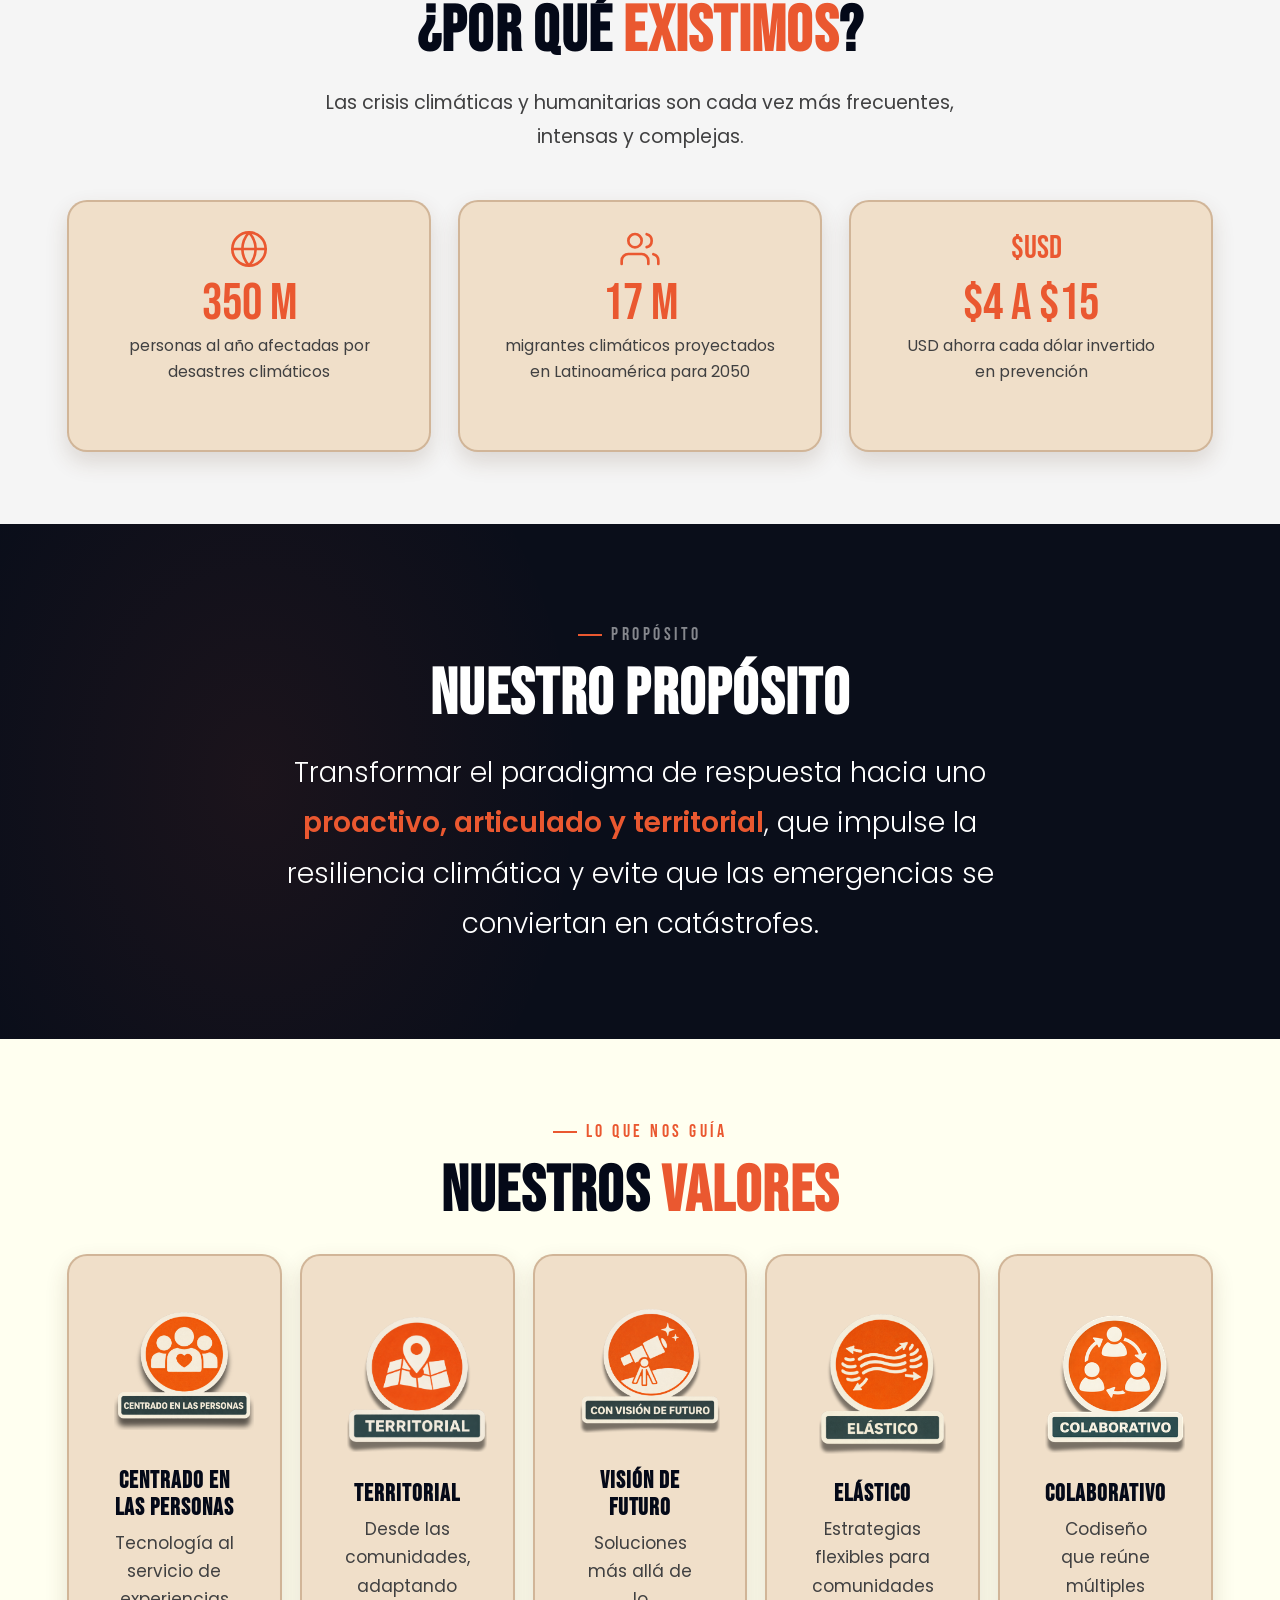
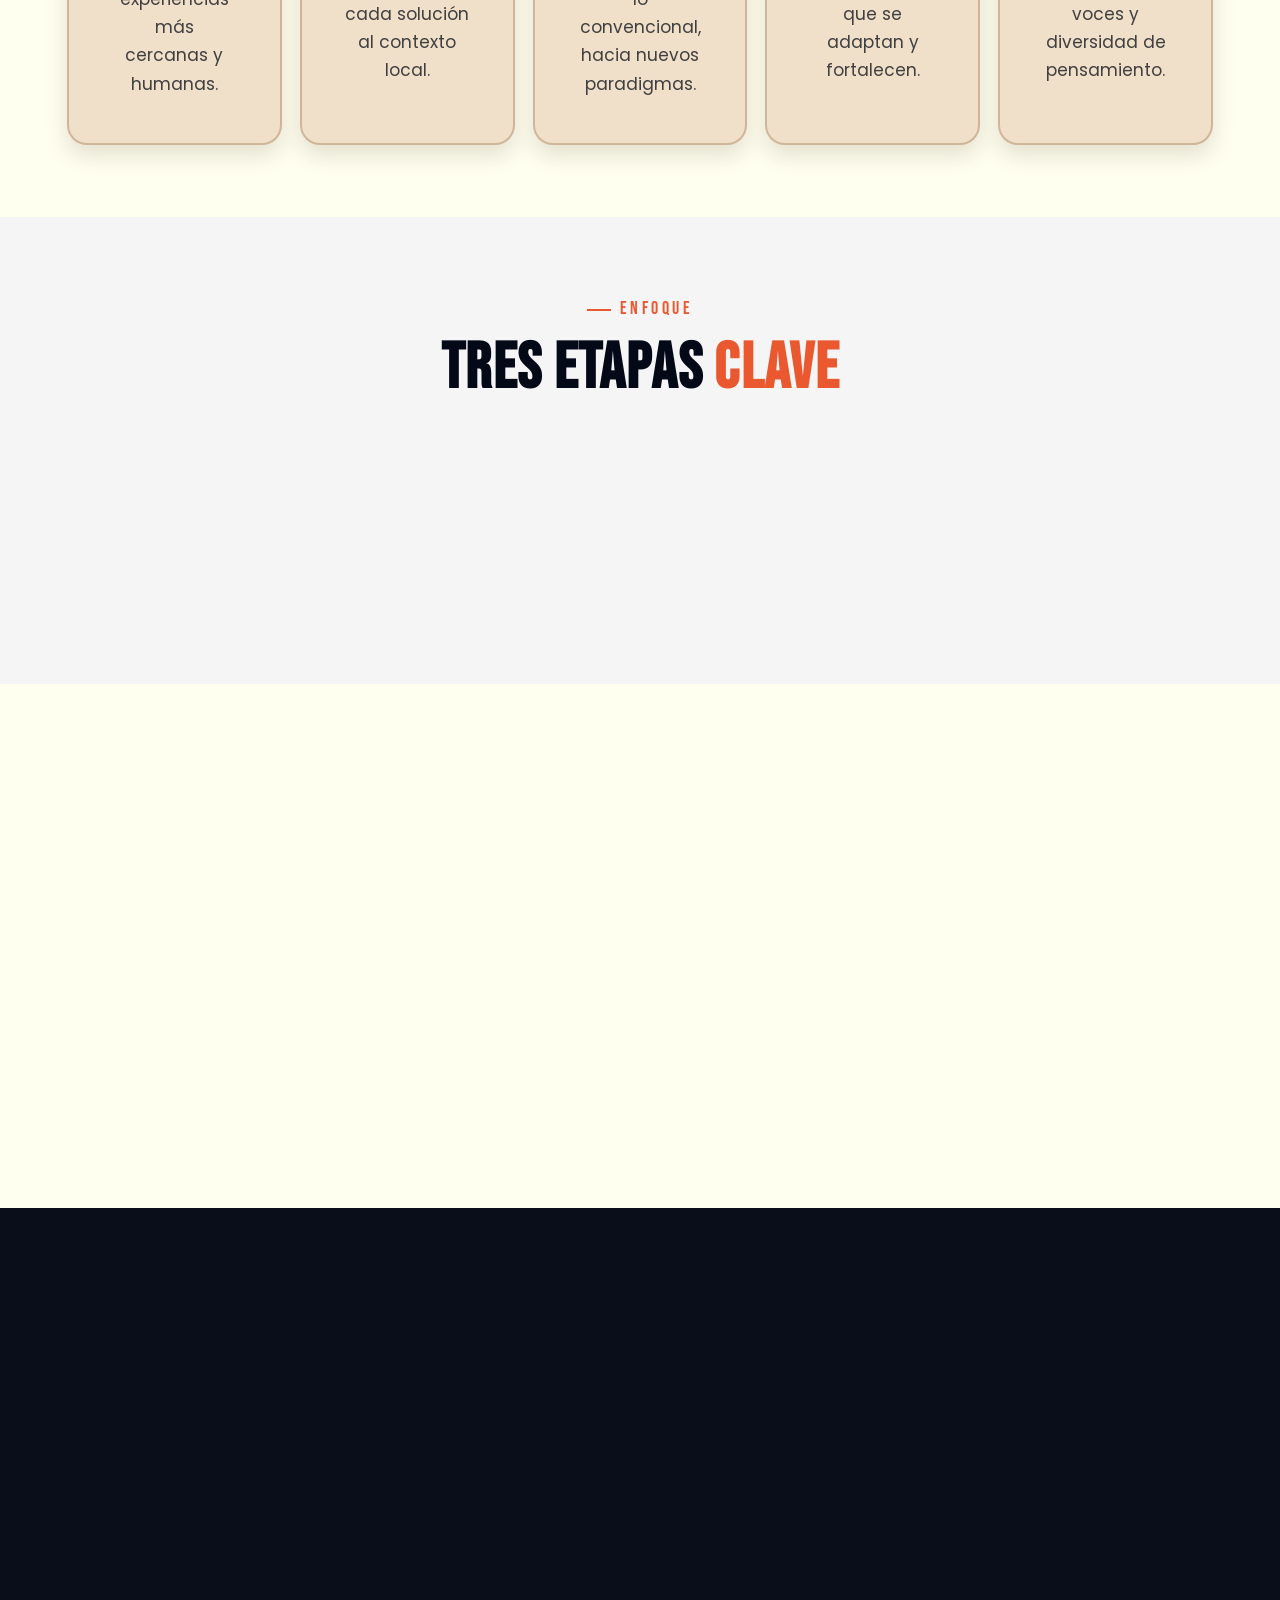
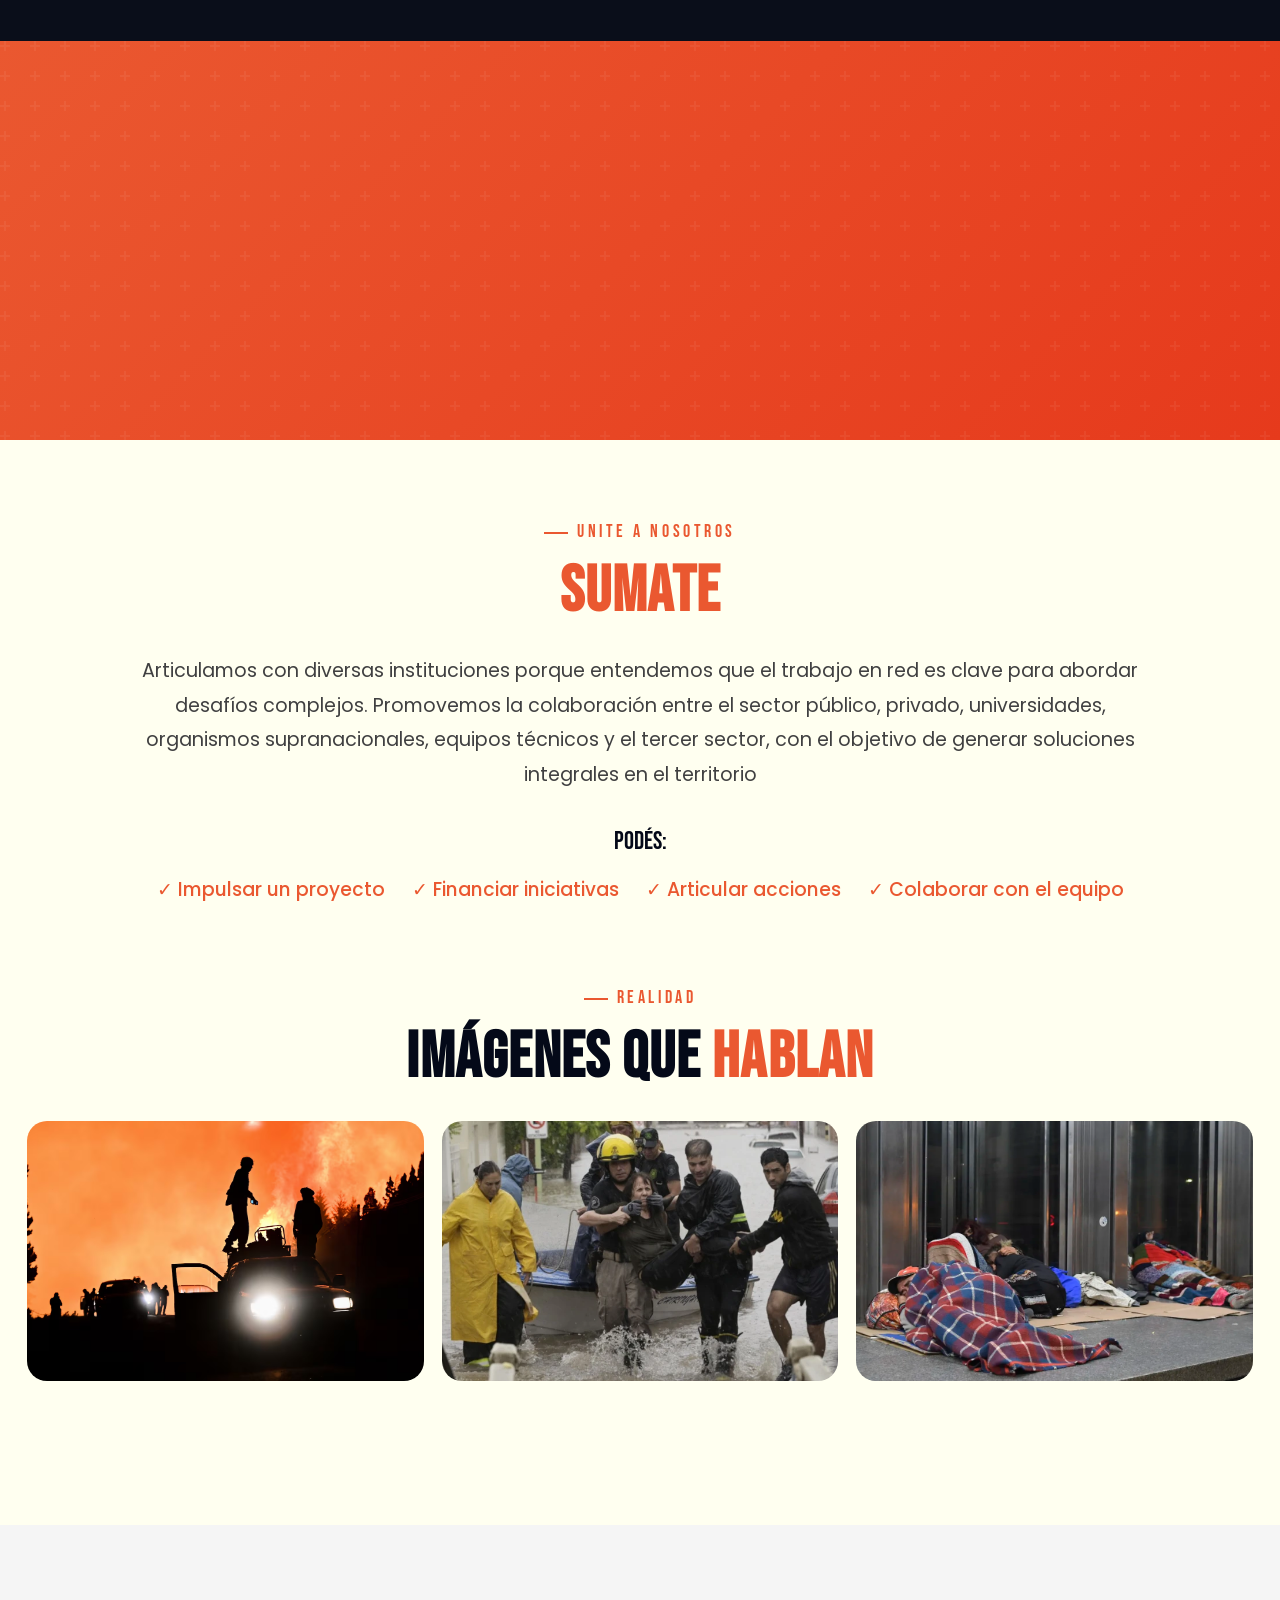
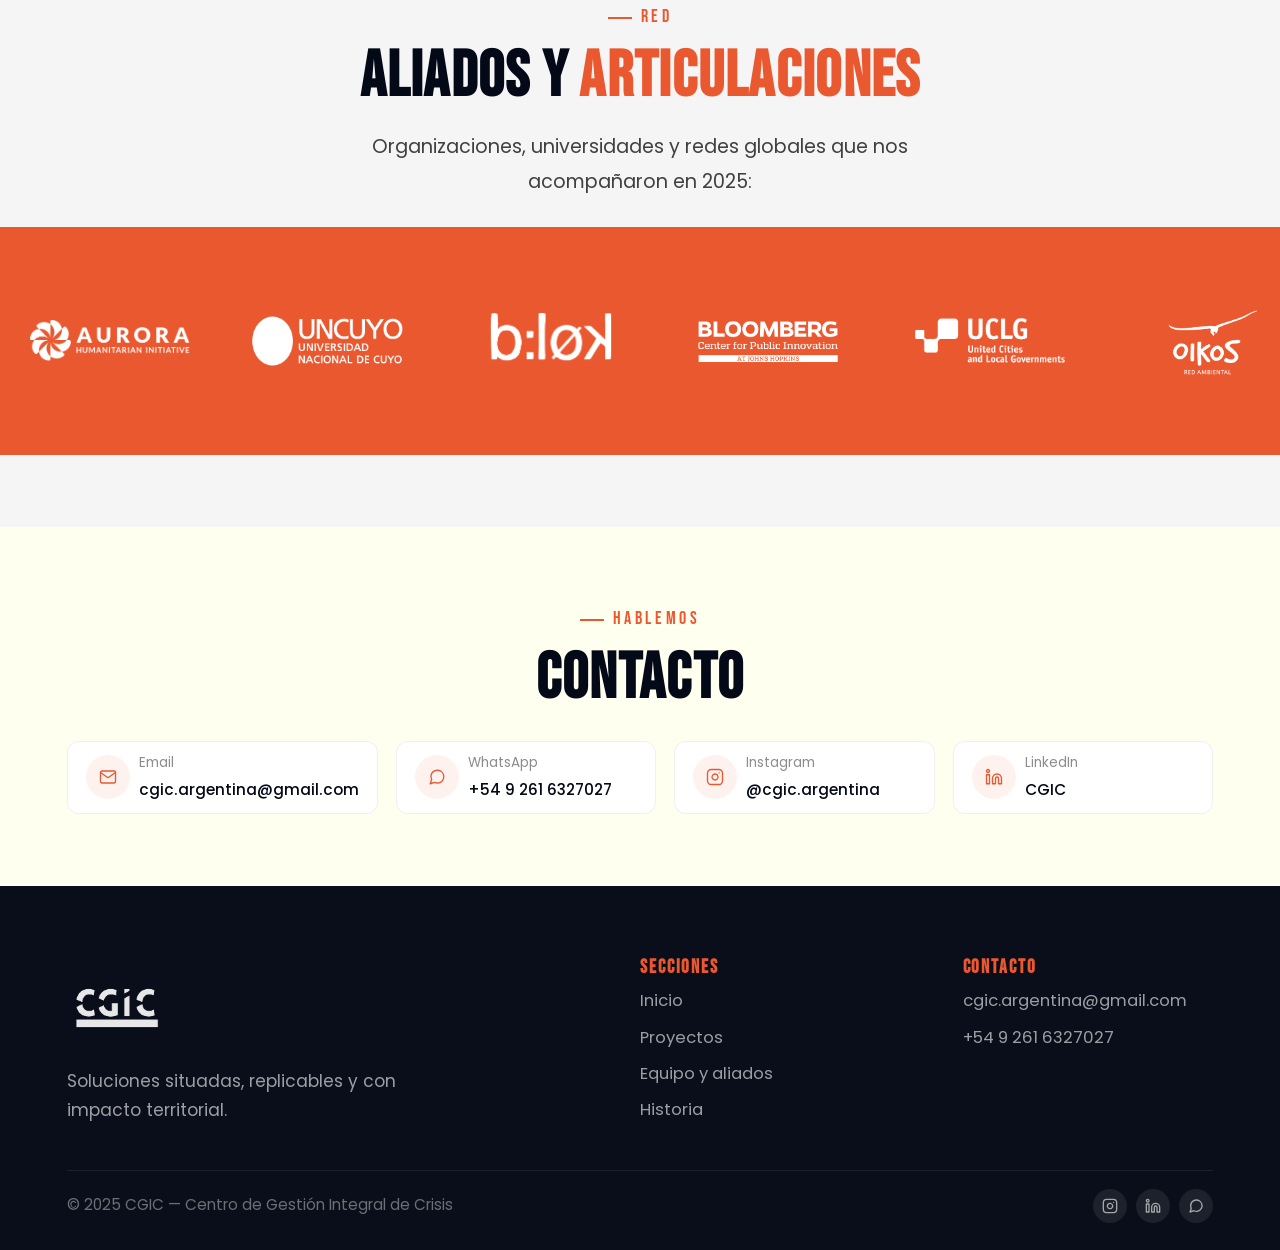
==== commit f40ed5a6: "minor fixes" ====
--- a/index.html
+++ b/index.html
@@ -226,7 +226,7 @@
         </div>
         <div class="phase">
           <div class="phase__icon">
-            <svg width="24" height="24" viewBox="0 0 24 24" fill="none" stroke="#fff" stroke-width="1.8" stroke-linecap="round" stroke-linejoin="round"><path d="M12 22c4-4 8-7.5 8-12a8 8 0 1 0-16 0c0 4.5 4 8 8 12z"/><path d="M12 10v4M10 12h4"/></svg>
+            <svg width="24" height="24" viewBox="0 0 24 24" fill="none" stroke="#fff" stroke-width="2.4" stroke-linecap="round" stroke-linejoin="round"><path d="M12 5v14"/><path d="M5 12h14"/></svg>
           </div>
           <h3 class="phase__title">Recuperación</h3>
           <p class="phase__subtitle">Reconstrucción resiliente</p>
--- a/styles.css
+++ b/styles.css
@@ -241,7 +241,7 @@
 .navbar {
   position: fixed;
   top:0; left:0; width:100%;
-  z-index:1000;
+  z-index:1100;
   padding: 0.4rem 0;
   transition: all var(--t-base);
   background: transparent;
@@ -347,7 +347,7 @@
   flex-direction: column;
   gap: 5px;
   cursor: pointer;
-  z-index: 1001;
+  z-index: 1101;
   background: none;
   border: none;
   padding: 4px;
@@ -379,6 +379,7 @@
 /* -- Hero slider -- */
 .hero__slider {
   position: absolute; inset:0; z-index:0;
+  touch-action: pan-y;
 }
 
 .hero__slide {
@@ -432,7 +433,7 @@
 .hero__slider-btn--prev { left: 1.5rem; }
 .hero__slider-btn--next { right: 1.5rem; }
 
-@media (max-width: 768px) {
+@media (max-width: 1024px) {
   .hero__slider-btn {
     display: none !important;
     opacity: 0 !important;
@@ -1601,7 +1602,7 @@
 /* ---------- Back to top ---------- */
 .back-to-top {
   position:fixed;
-  bottom:1.5rem; right:1.5rem;
+  bottom:5.2rem; right:1.5rem;
   width:42px; height:42px;
   border-radius:50%;
   background:var(--color-orange);
@@ -1620,6 +1621,36 @@
 .back-to-top.visible { opacity:1; transform:translateY(0); }
 .back-to-top:hover { background:var(--color-red); transform:translateY(-3px); }
 
+/* ---------- WhatsApp Floating Button ---------- */
+.whatsapp-float {
+  position: fixed;
+  right: 1.2rem;
+  bottom: 1.2rem;
+  width: 56px;
+  height: 56px;
+  border-radius: 50%;
+  display: flex;
+  align-items: center;
+  justify-content: center;
+  background: #25d366;
+  color: #fff;
+  box-shadow: 0 8px 22px rgba(37, 211, 102, 0.45);
+  z-index: 1200;
+  transition: transform var(--t-base), box-shadow var(--t-base), background var(--t-base);
+}
+
+.whatsapp-float:hover {
+  transform: translateY(-2px) scale(1.05);
+  background: #1ebe5d;
+  box-shadow: 0 10px 26px rgba(37, 211, 102, 0.5);
+}
+
+.whatsapp-float svg {
+  width: 30px;
+  height: 30px;
+  fill: currentColor;
+}
+
 /* ---------- Preloader ---------- */
 .preloader {
   position:fixed; inset:0;
@@ -1660,6 +1691,9 @@
   .cta__grid          { grid-template-columns:1fr; }
   .footer__inner      { grid-template-columns:1fr 1fr; }
   .contact-grid       { grid-template-columns: repeat(2, 1fr); }
+  .values-grid        { grid-template-columns: repeat(2, minmax(0, 1fr)); }
+  .value-card         { min-height: 300px; }
+  .navbar__logo-img   { height: 92px; max-width: 300px; }
 }
 
 @media (max-width:768px) {
@@ -1671,7 +1705,7 @@
   .navbar__links {
     position:fixed;
     top:0; right:-100%;
-    width:80%; max-width:360px;
+    width:72%; max-width:320px;
     height:100vh;
     background:var(--color-bg);
     flex-direction:column;
@@ -1682,9 +1716,21 @@
     z-index:1000;
     overflow-y:auto;
   }
+  .navbar__links .navbar__link {
+    color: var(--color-title);
+    font-size: 0.95rem;
+  }
+  .navbar__links .navbar__link--active {
+    color: var(--color-orange);
+  }
+  .navbar__links .navbar__cta {
+    width: 100%;
+    justify-content: center;
+  }
   .navbar__links.active { right:0; }
-  .navbar__toggle { display:flex; }
+  .navbar__toggle { display:flex !important; }
   .navbar__cta { margin-left:0; }
+  .navbar__logo-img { height: 72px; max-width: 220px; }
 
   .stats-row                 { grid-template-columns:1fr; }
   .approach__phases           { grid-template-columns:1fr; }
@@ -1704,6 +1750,16 @@
   .hero__title     { font-size:clamp(2.2rem,8vw,3.5rem); }
   .hero__actions   { flex-direction:column; }
   .hero__actions .btn { width:100%; }
+  .hero__subtitle  { max-width: 100%; }
+  .hero__slider-dots { bottom: 2.3rem; }
+  .differential__text br { display: none; }
+  .back-to-top { right: 1rem; }
+  .whatsapp-float {
+    right: 1rem;
+    bottom: 1rem;
+    width: 52px;
+    height: 52px;
+  }
 }
 
 @media (max-width:480px) {
@@ -1712,6 +1768,61 @@
   .allies-grid   { grid-template-columns:1fr; }
   .team-grid     { grid-template-columns:1fr; }
   .projects-grid { grid-template-columns:1fr; }
+  .values-grid   { grid-template-columns:1fr; }
+  .navbar__logo-img { height: 60px; max-width: 180px; }
+  .hero { min-height: 86vh; }
+  .hero__content { padding-top: 1rem; }
+  .timeline__gallery img {
+    width: 100%;
+    max-width: 320px;
+    height: auto;
+    transform: none !important;
+  }
+  .team-card {
+    flex-direction: column;
+    text-align: center;
+    align-items: center;
+  }
+  .back-to-top {
+    bottom: 4.8rem;
+    right: 0.8rem;
+  }
+  .whatsapp-float {
+    right: 0.8rem;
+    bottom: 0.8rem;
+    width: 50px;
+    height: 50px;
+  }
+  .whatsapp-float svg {
+    width: 27px;
+    height: 27px;
+  }
+}
+
+@media (max-width:412px) {
+  .container { padding: 0 1rem; }
+  .navbar__links {
+    width: 78%;
+    padding: 4.5rem 1.25rem 1.5rem;
+  }
+  .navbar__logo-img { height: 56px; max-width: 165px; }
+  .hero__title { font-size: clamp(1.95rem, 10vw, 2.5rem); }
+  .hero__tagline { font-size: 1.05rem; }
+  .hero__subtitle { font-size: 0.9rem; line-height: 1.6; }
+  .hero__slider-dots { bottom: 1.6rem; }
+  .section-title { font-size: clamp(1.95rem, 9vw, 2.5rem); }
+  .btn--lg { padding: 0.85rem 1.2rem; }
+}
+
+@media (max-width:360px) {
+  html { font-size: 15px; }
+  .container { padding: 0 0.85rem; }
+  .navbar__logo-img { height: 52px; max-width: 150px; }
+  .navbar__links {
+    width: 82%;
+    padding: 4.25rem 1rem 1.4rem;
+  }
+  .hero { min-height: 82vh; }
 }
 
 @media (max-width: 768px) {
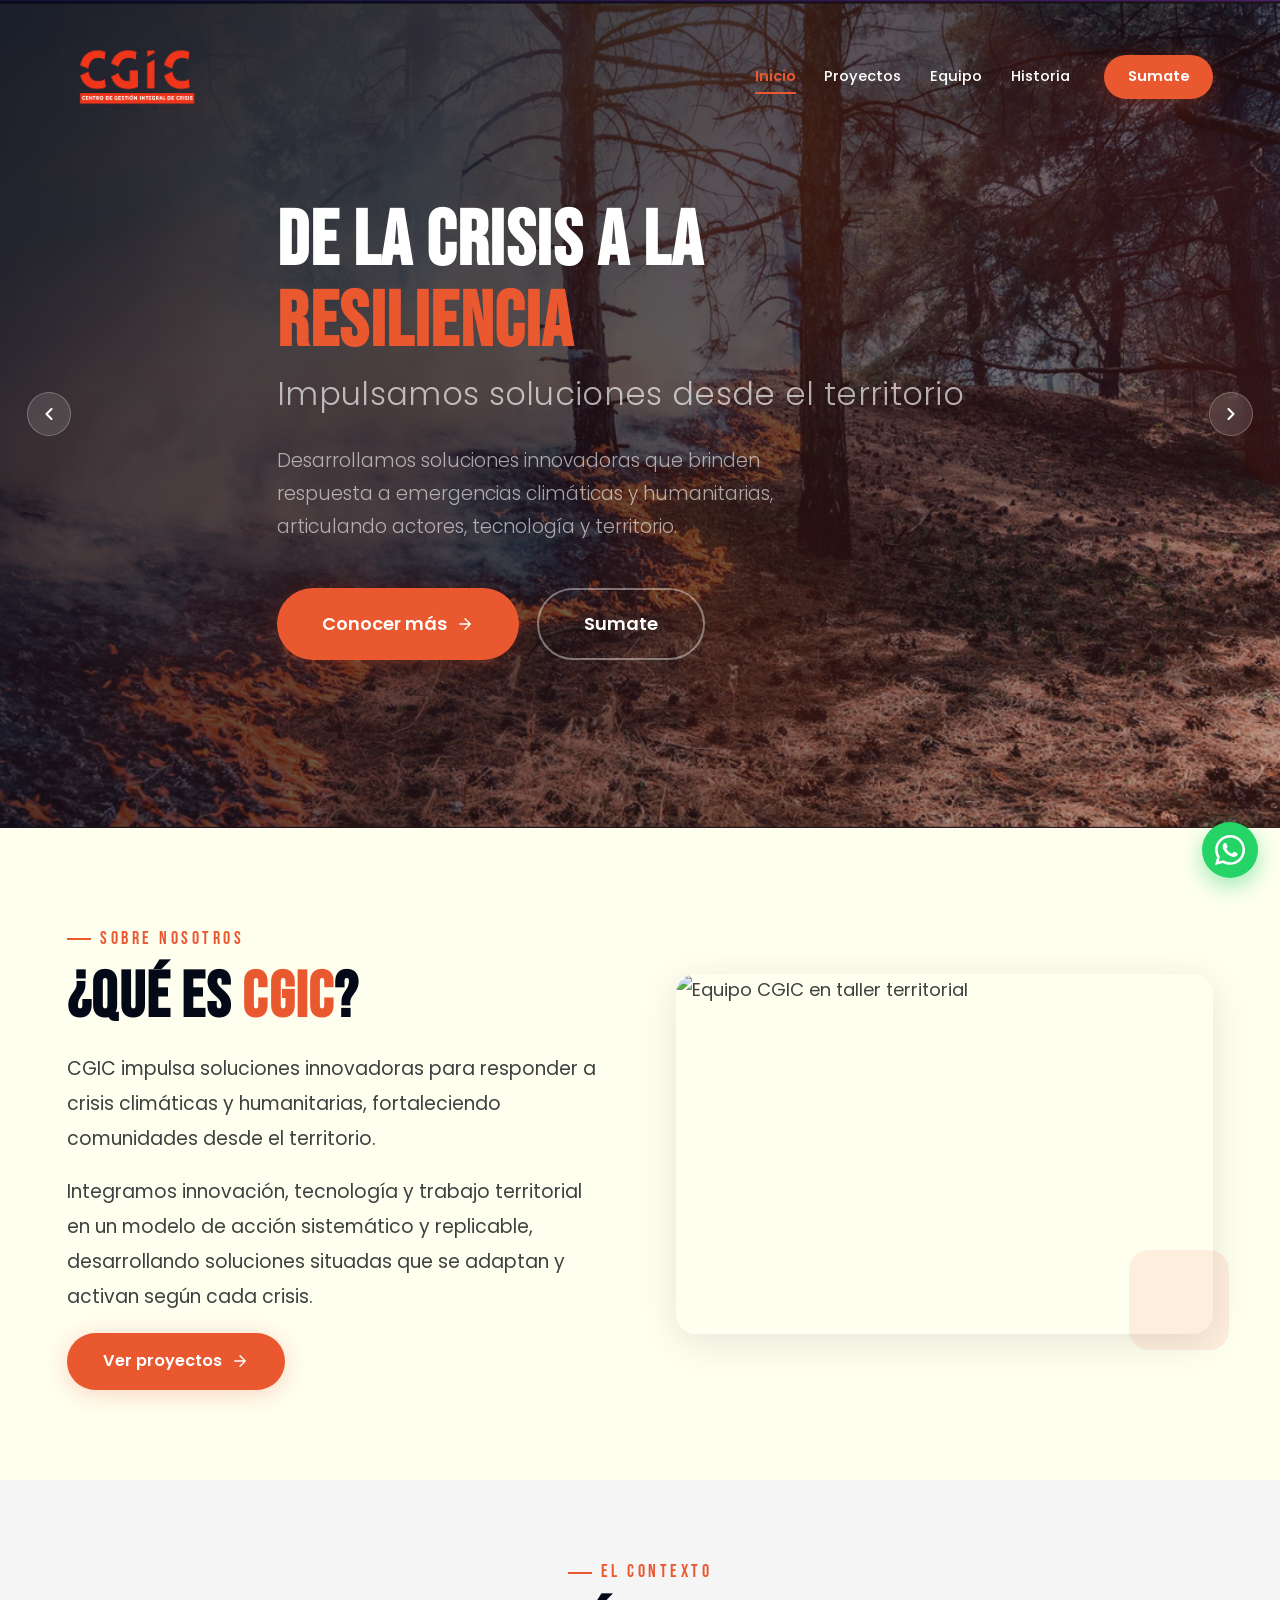
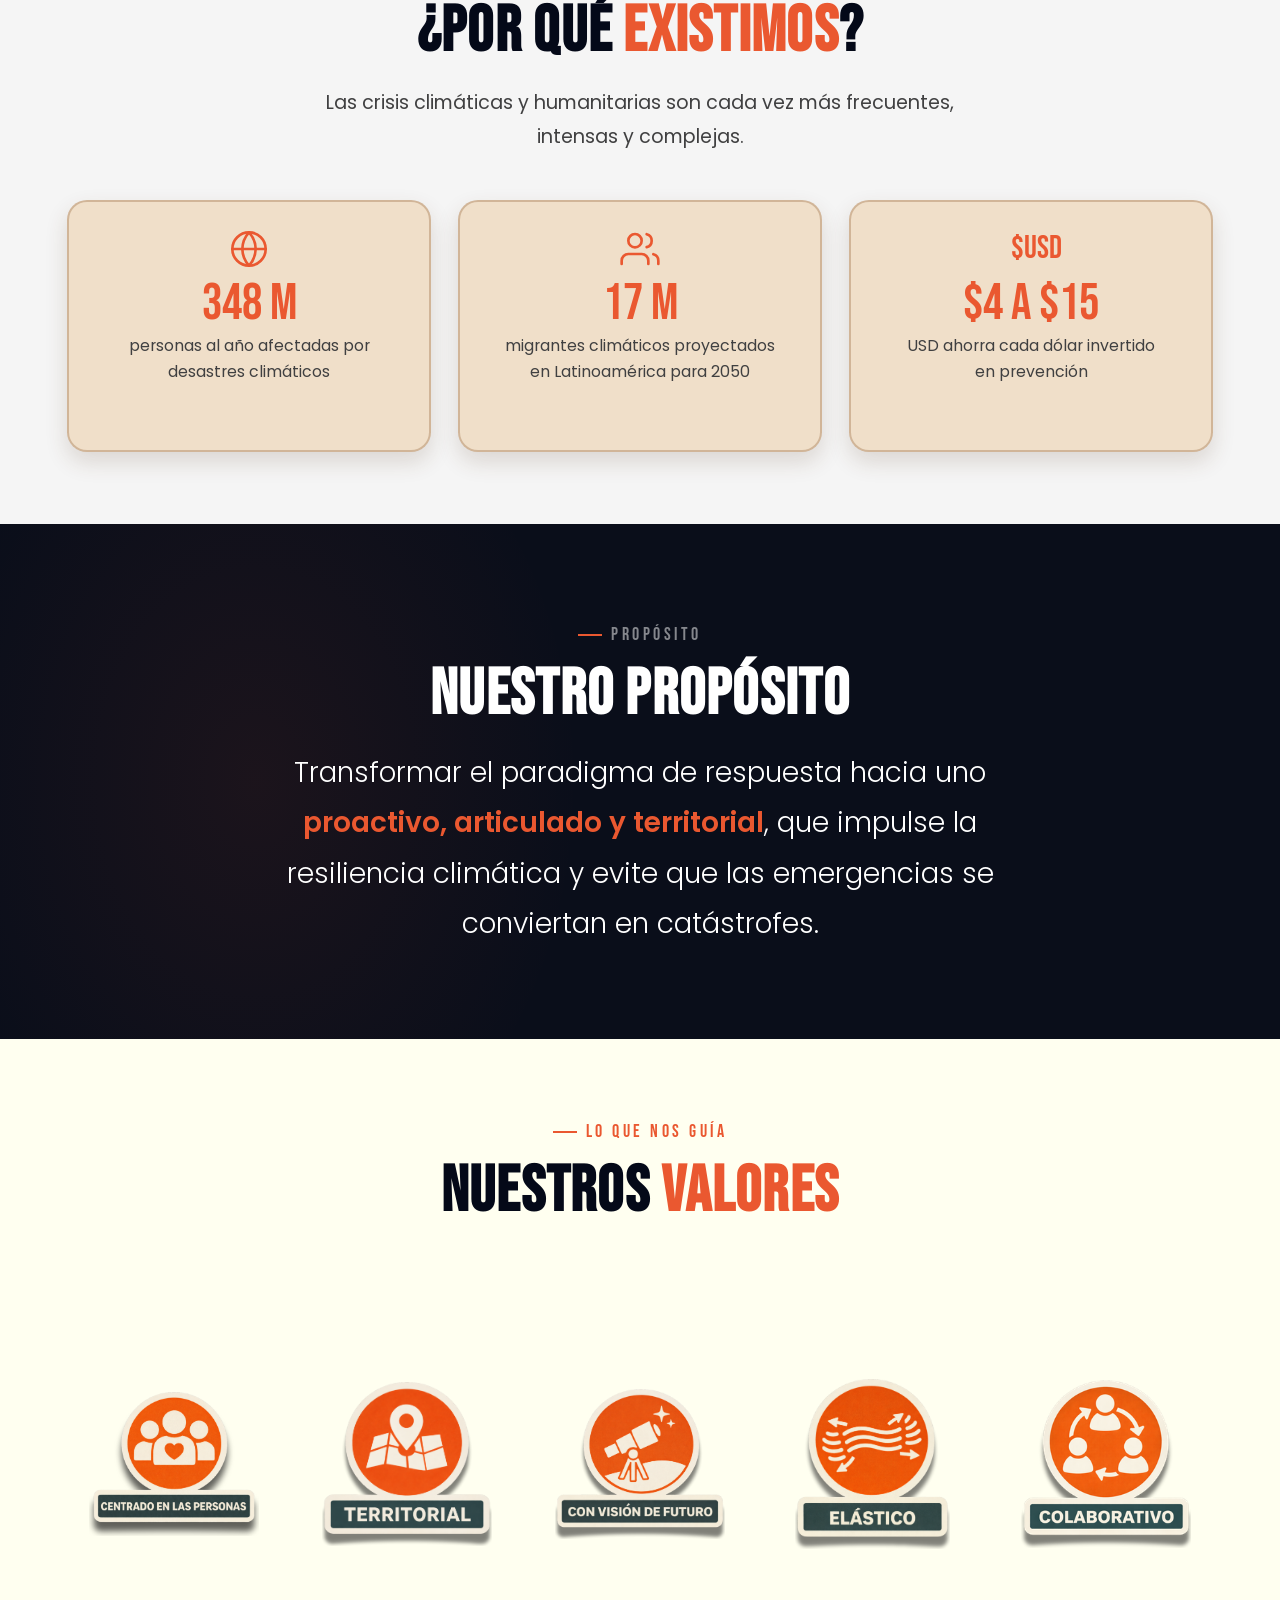
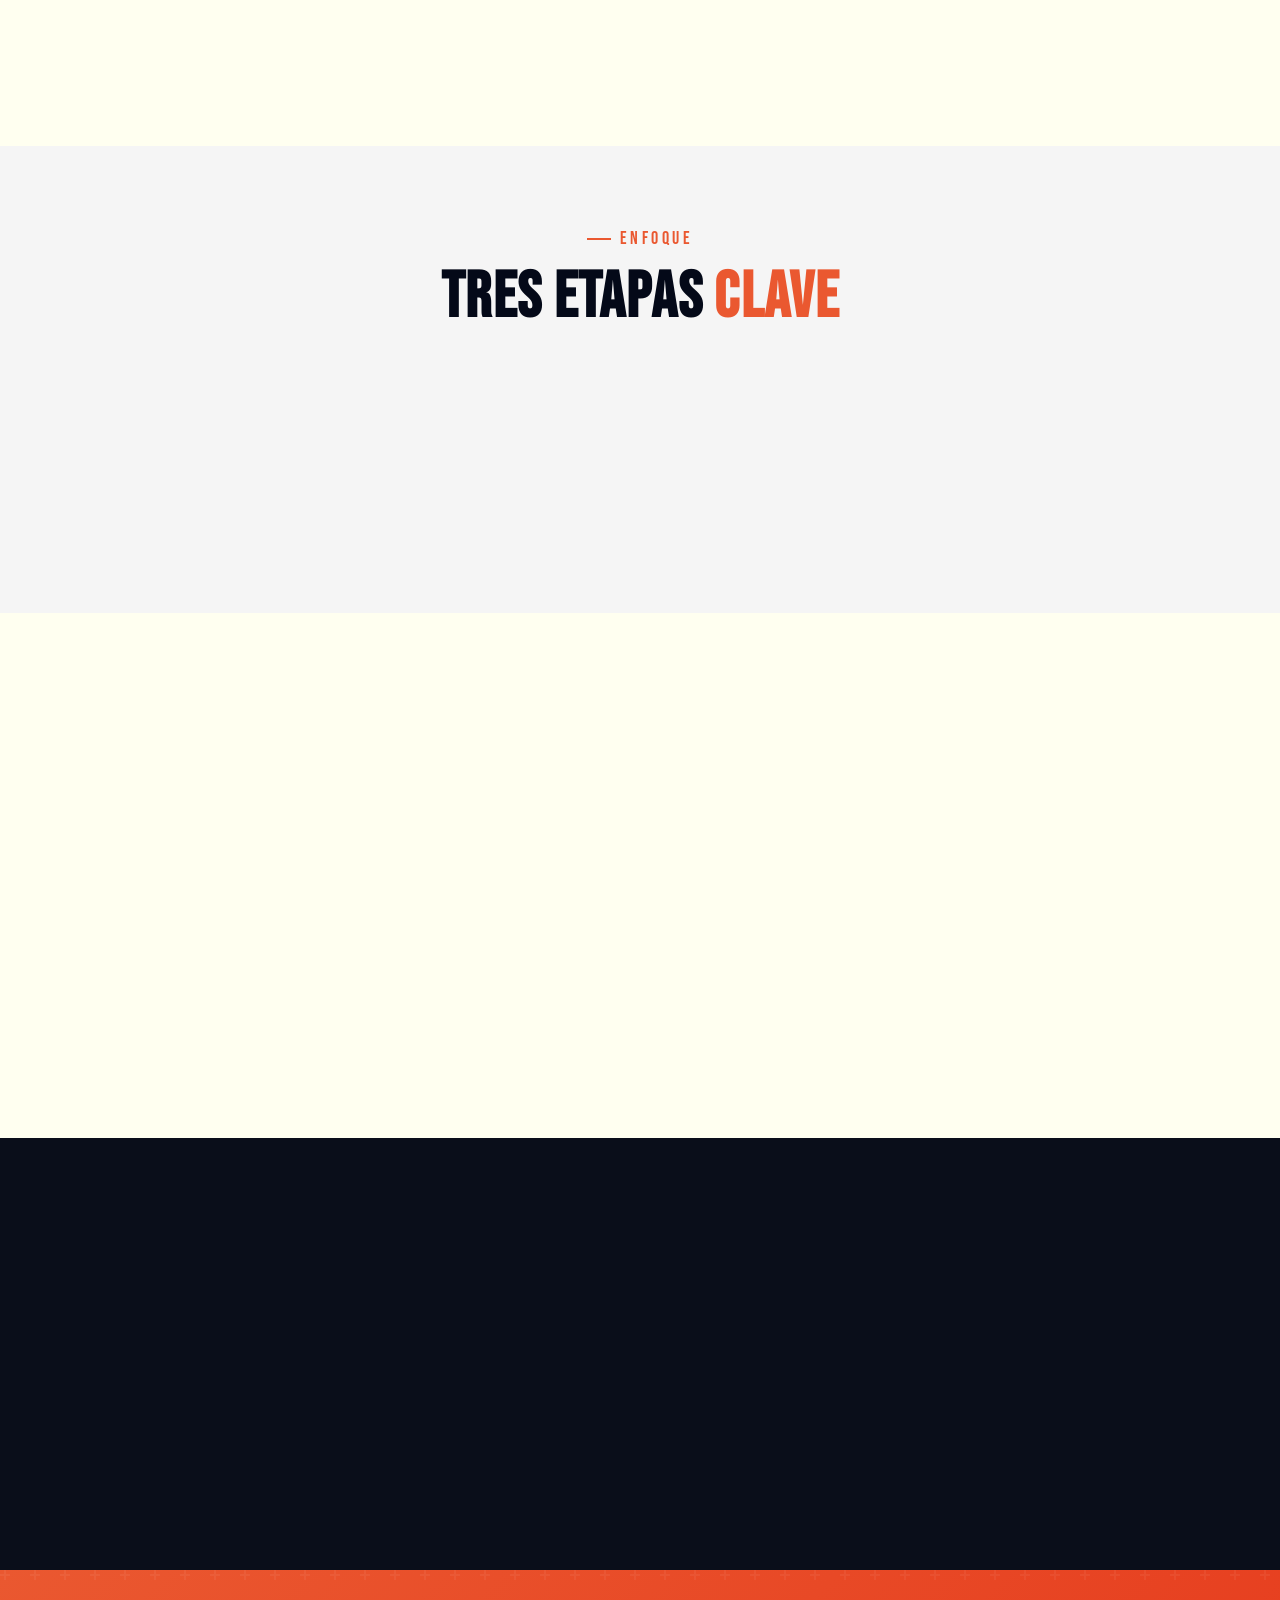
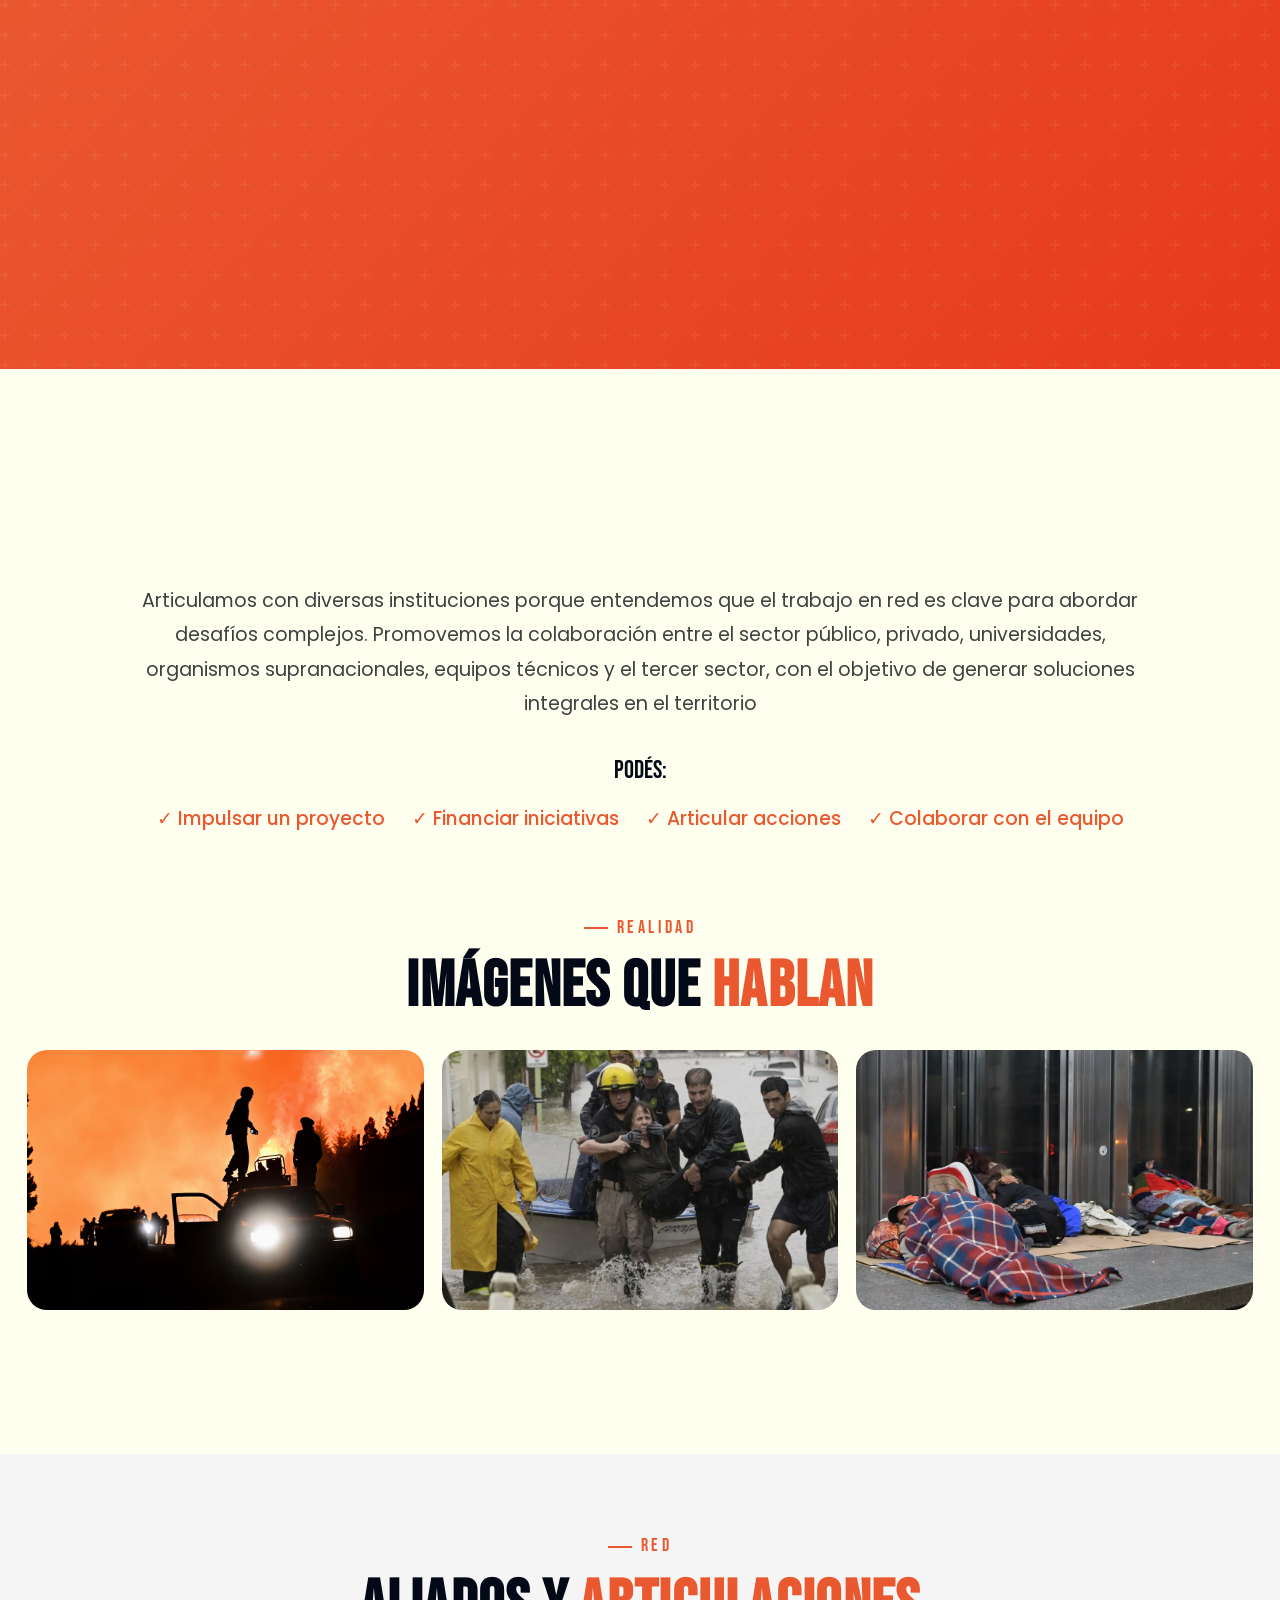
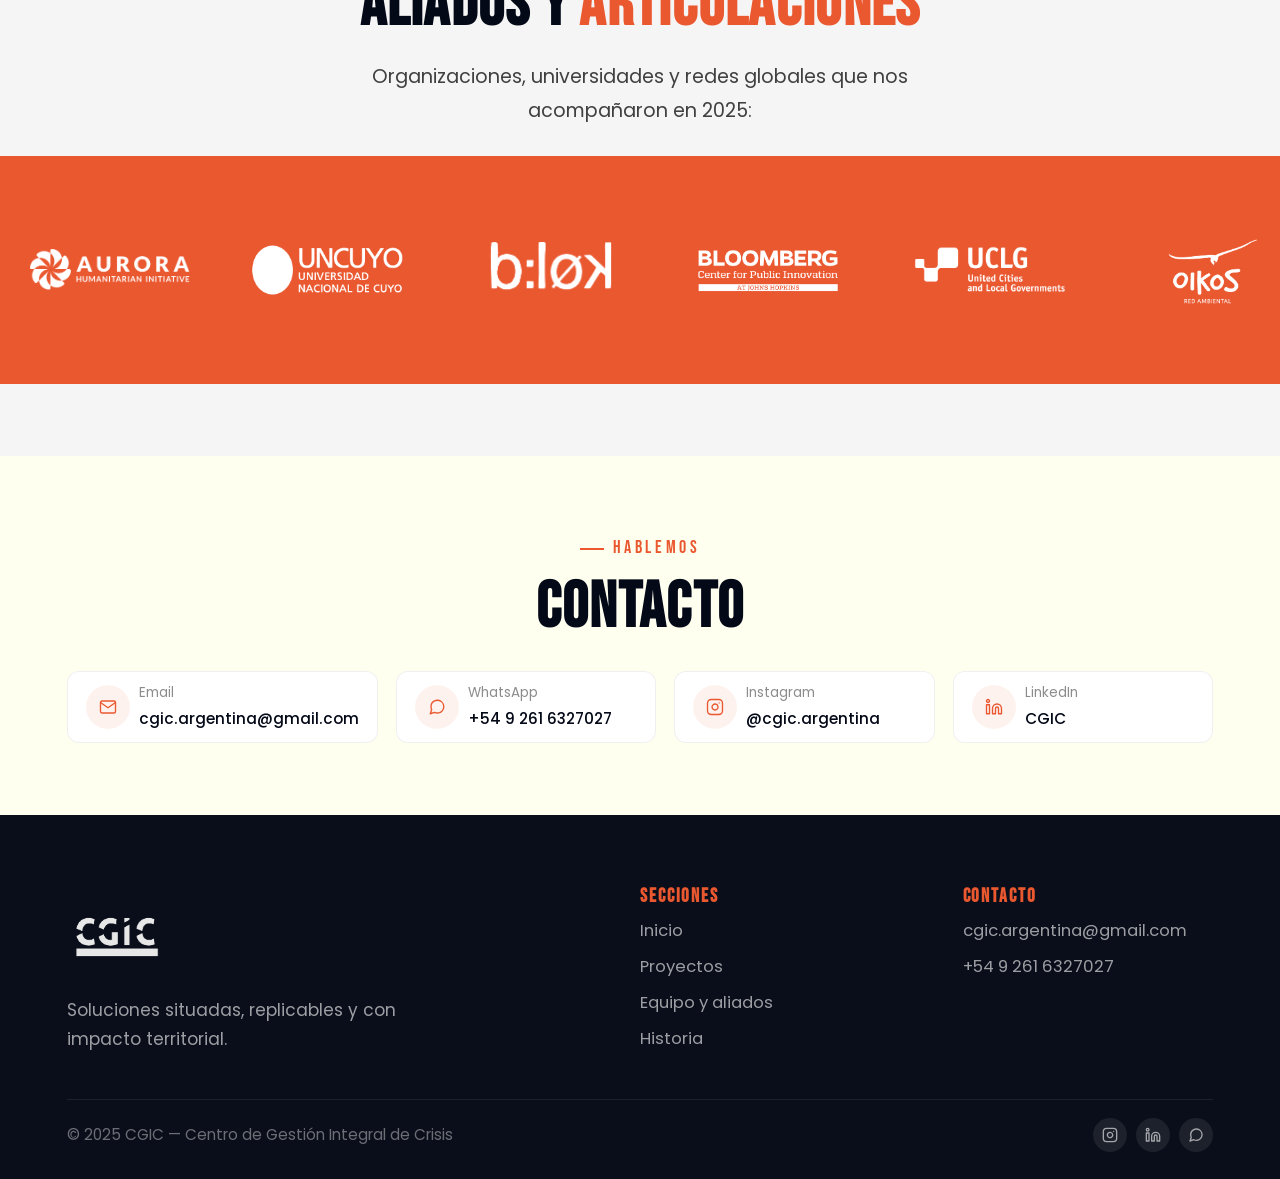
==== commit a69935ff: "cambios en el contenido y diseño" ====
--- a/index.html
+++ b/index.html
@@ -56,10 +56,6 @@
     <div class="hero__mesh"></div>
     <!-- Contenido superpuesto -->
     <div class="container hero__content">
-      <div class="hero__tag">
-        <span class="hero__tag-dot"></span>
-        Centro de Gestión Integral de Crisis
-      </div>
       <h1 class="hero__title">De la crisis a la <span class="highlight">resiliencia</span></h1>
       <p class="hero__tagline">Impulsamos soluciones desde el territorio</p>
       <p class="hero__subtitle">Desarrollamos soluciones innovadoras que brinden respuesta a emergencias climáticas y humanitarias, articulando actores, tecnología y territorio.</p>
@@ -77,12 +73,6 @@
     <button class="hero__slider-btn hero__slider-btn--next" id="slider-next" aria-label="Imagen siguiente">
       <svg width="20" height="20" viewBox="0 0 24 24" fill="none" stroke="currentColor" stroke-width="2.5" stroke-linecap="round" stroke-linejoin="round"><polyline points="9 18 15 12 9 6"/></svg>
     </button>
-    <!-- Dots -->
-    <div class="hero__slider-dots" id="slider-dots">
-      <button class="hero__slider-dot hero__slider-dot--active" data-index="0" aria-label="Ir a imagen 1"></button>
-      <button class="hero__slider-dot" data-index="1" aria-label="Ir a imagen 2"></button>
-      <button class="hero__slider-dot" data-index="2" aria-label="Ir a imagen 3"></button>
-    </div>
 
   </section>
 
--- a/styles.css
+++ b/styles.css
@@ -752,6 +752,74 @@
   line-height:1.65;
 }
 
+/* Interactive values: icon-first, reveal on press */
+#valores .value-card {
+  padding: var(--space-xs);
+  background: transparent;
+  border: none;
+  box-shadow: none;
+  min-height: 420px;
+  height: 420px;
+  justify-content: center;
+  cursor: pointer;
+}
+
+#valores .value-card:hover {
+  transform: none;
+  box-shadow: none;
+  border-color: transparent;
+}
+
+#valores .value-card .value-card__icon--img {
+  width: 170px;
+  height: 170px;
+  margin-bottom: 0;
+}
+
+#valores .value-card__text {
+  max-height: 0;
+  opacity: 0;
+  overflow: hidden;
+  margin: 0;
+  transform: translateY(8px);
+  transition: max-height var(--t-base), opacity var(--t-base), transform var(--t-base), margin var(--t-base);
+}
+
+#valores .value-card__title {
+  display: none;
+}
+
+#valores .value-card.is-open {
+  padding: var(--space-md) var(--space-md);
+  background: #fffaf4;
+  border: 1px solid rgba(150,105,62,.28);
+  box-shadow: 0 10px 24px rgba(84,58,31,.18);
+  min-height: 420px;
+  height: 420px;
+  justify-content: flex-start;
+}
+
+#valores .value-card.is-open:hover {
+  transform: translateY(-2px);
+  box-shadow: 0 14px 30px rgba(84,58,31,.22);
+}
+
+#valores .value-card.is-open .value-card__icon--img {
+  margin-bottom: var(--space-sm);
+}
+
+#valores .value-card.is-open .value-card__text {
+  max-height: 320px;
+  opacity: 1;
+  margin-top: 0.1rem;
+  transform: translateY(0);
+}
+
+#valores .value-card:focus-visible {
+  outline: 3px solid rgba(234,88,48,.35);
+  outline-offset: 3px;
+}
+
 /* ---------- Approach phases (compact horizontal) ---------- */
 .approach__phases {
   display:grid;
@@ -1340,6 +1408,10 @@
   display:grid;
   grid-template-columns: repeat(auto-fit, minmax(260px, 1fr));
   gap:var(--space-sm);
+}
+
+.team-grid--two-cols {
+  grid-template-columns: repeat(2, minmax(260px, 1fr));
 }
 
 .team-card {
@@ -1573,6 +1645,42 @@
 
 .image-card__caption { font-size:.82rem; font-weight:500; margin-bottom:.15rem; }
 .image-card__source { font-size:.7rem; opacity:.7; }
+
+/* ---------- Reports horizontal rows ---------- */
+.reports-row {
+  display: grid;
+  grid-auto-flow: column;
+  grid-auto-columns: minmax(240px, 320px);
+  gap: var(--space-sm);
+  overflow-x: auto;
+  overscroll-behavior-x: contain;
+  scroll-snap-type: x proximity;
+  padding-bottom: .35rem;
+}
+
+.reports-row .image-card {
+  height: 240px;
+  scroll-snap-align: start;
+  border: 1px solid rgba(19, 33, 67, 0.18);
+  box-shadow: 0 10px 24px rgba(4, 9, 24, 0.16);
+}
+
+.reports-row .image-card:hover {
+  box-shadow: 0 16px 34px rgba(4, 9, 24, 0.24);
+}
+
+#informes-gestion .section-subtitle {
+  max-width: min(1240px, 96%);
+}
+
+.report-project-logo {
+  display: block;
+  height: 270px;
+  width: auto;
+  max-width: min(1000px, 100vw);
+  object-fit: contain;
+  margin-bottom: var(--space-sm);
+}
 
 /* ---------- Scroll Reveal ---------- */
 .reveal { opacity:0; transform:translateY(25px); transition: opacity .7s var(--ease), transform .7s var(--ease); }
@@ -1740,6 +1848,7 @@
   .footer__inner              { grid-template-columns:1fr; }
   .footer__bottom             { flex-direction:column; gap:var(--space-xs); text-align:center; }
   .images-grid                { grid-template-columns:1fr; }
+  .reports-row                { grid-auto-columns:minmax(230px, 82vw); }
   .image-card                 { height:220px; }
   .contact-grid               { grid-template-columns:1fr; }
   .achievement                { grid-template-columns:1fr; }
@@ -2088,7 +2197,7 @@
 .lightbox {
   display: none;
   position: fixed;
-  z-index: 2000;
+  z-index: 12000;
   padding-top: 60px;
   left: 0;
   top: 0;
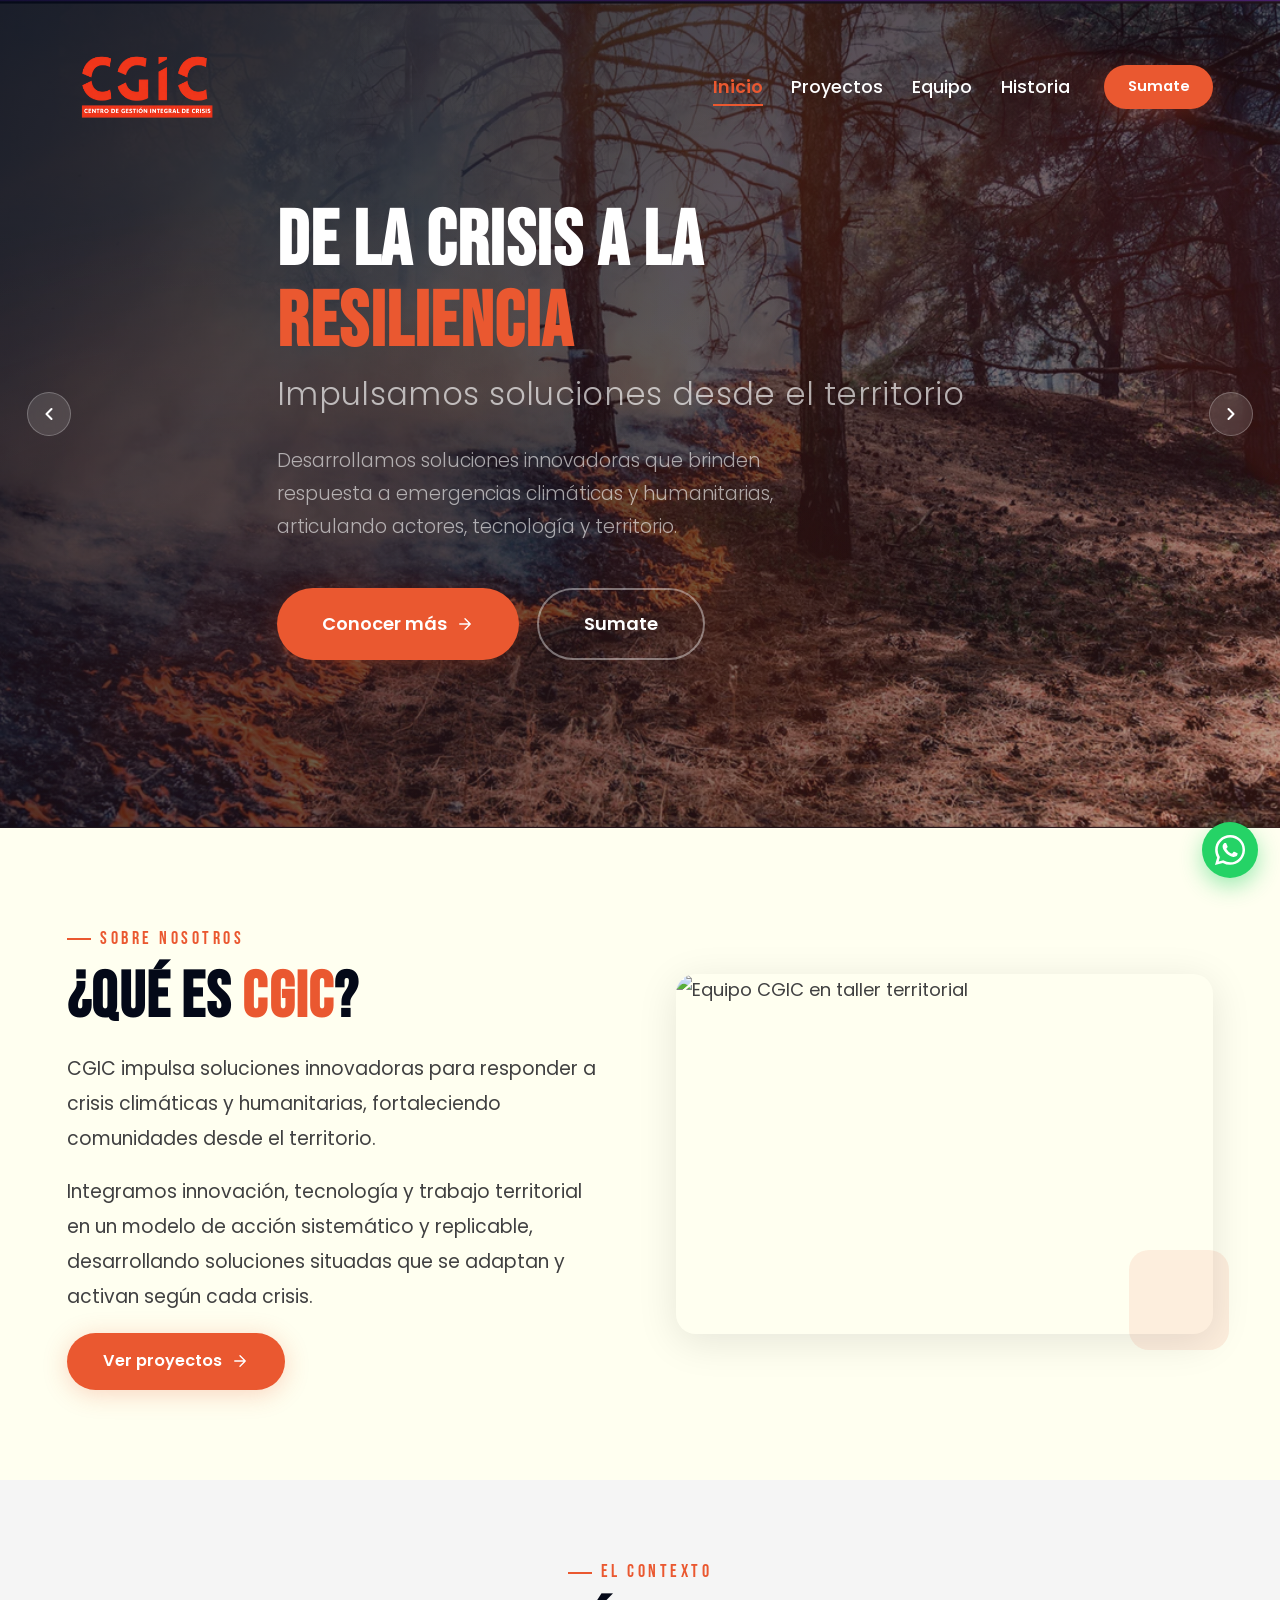
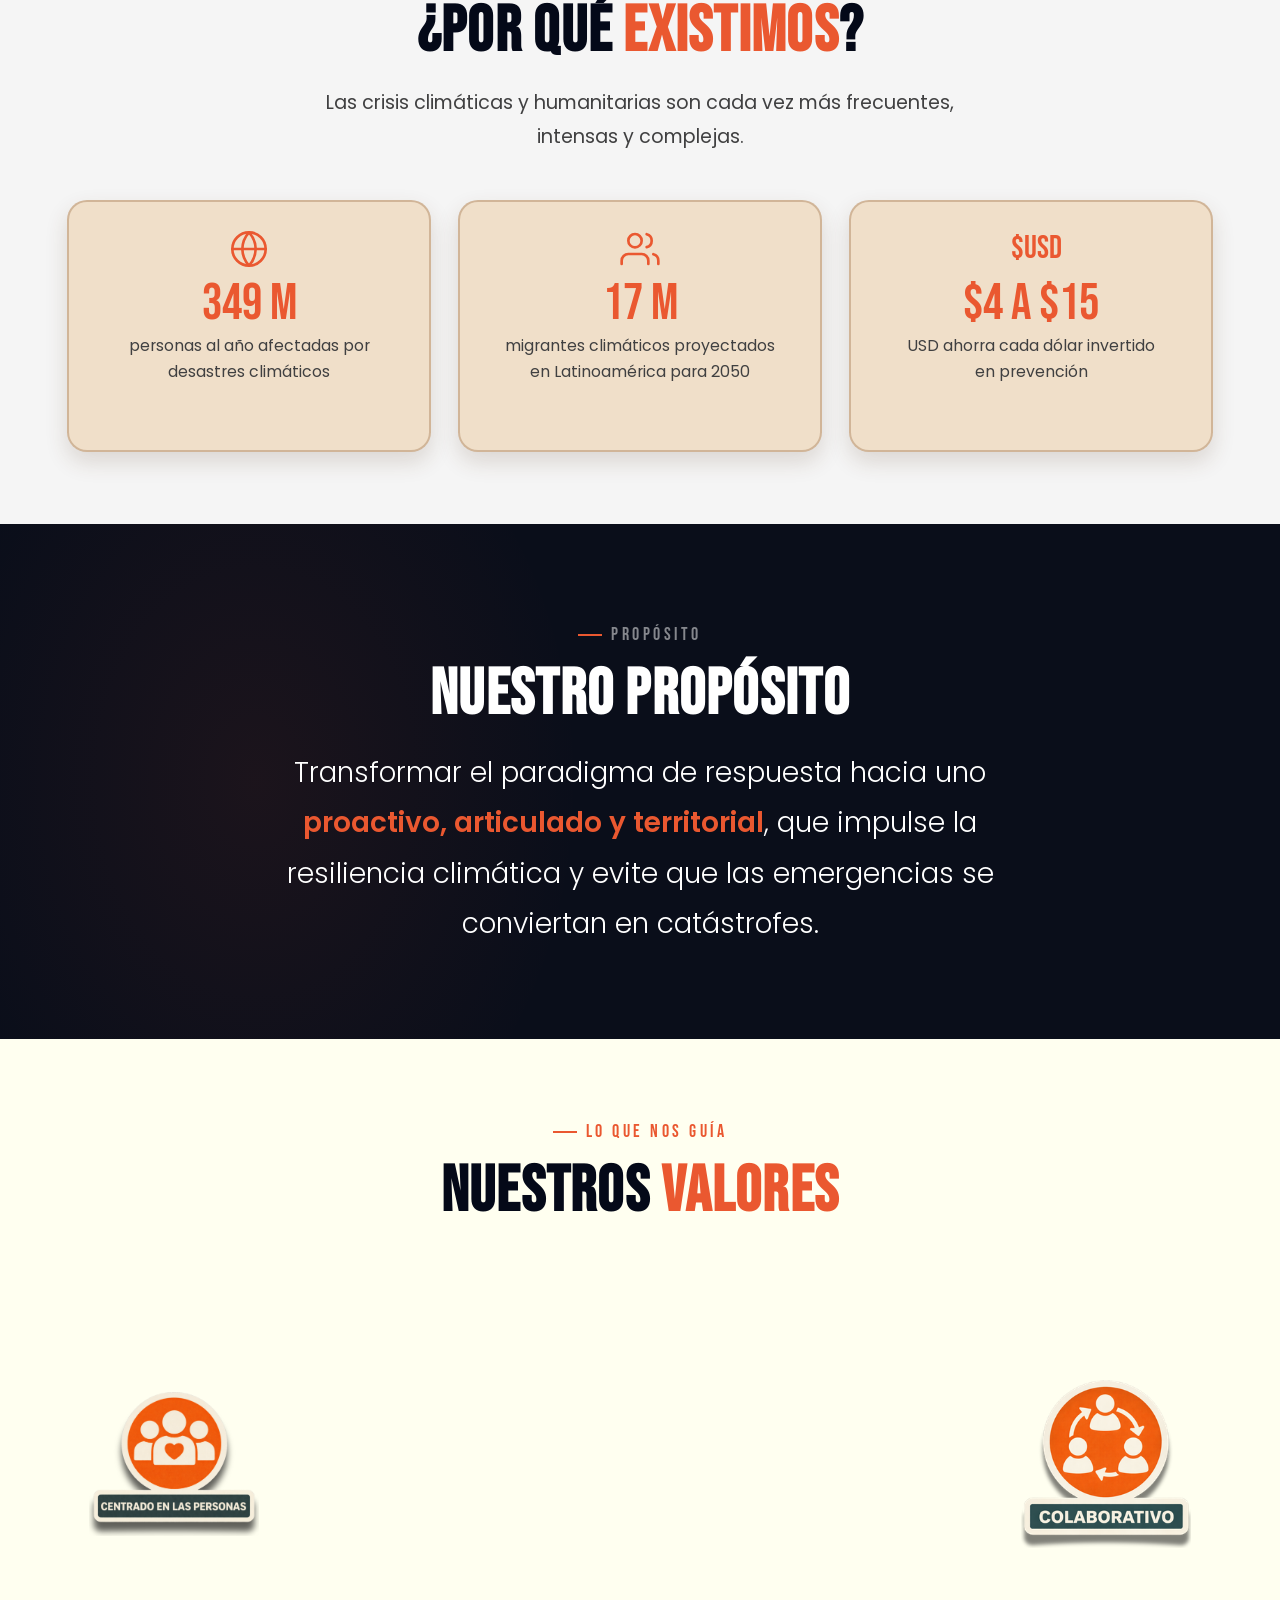
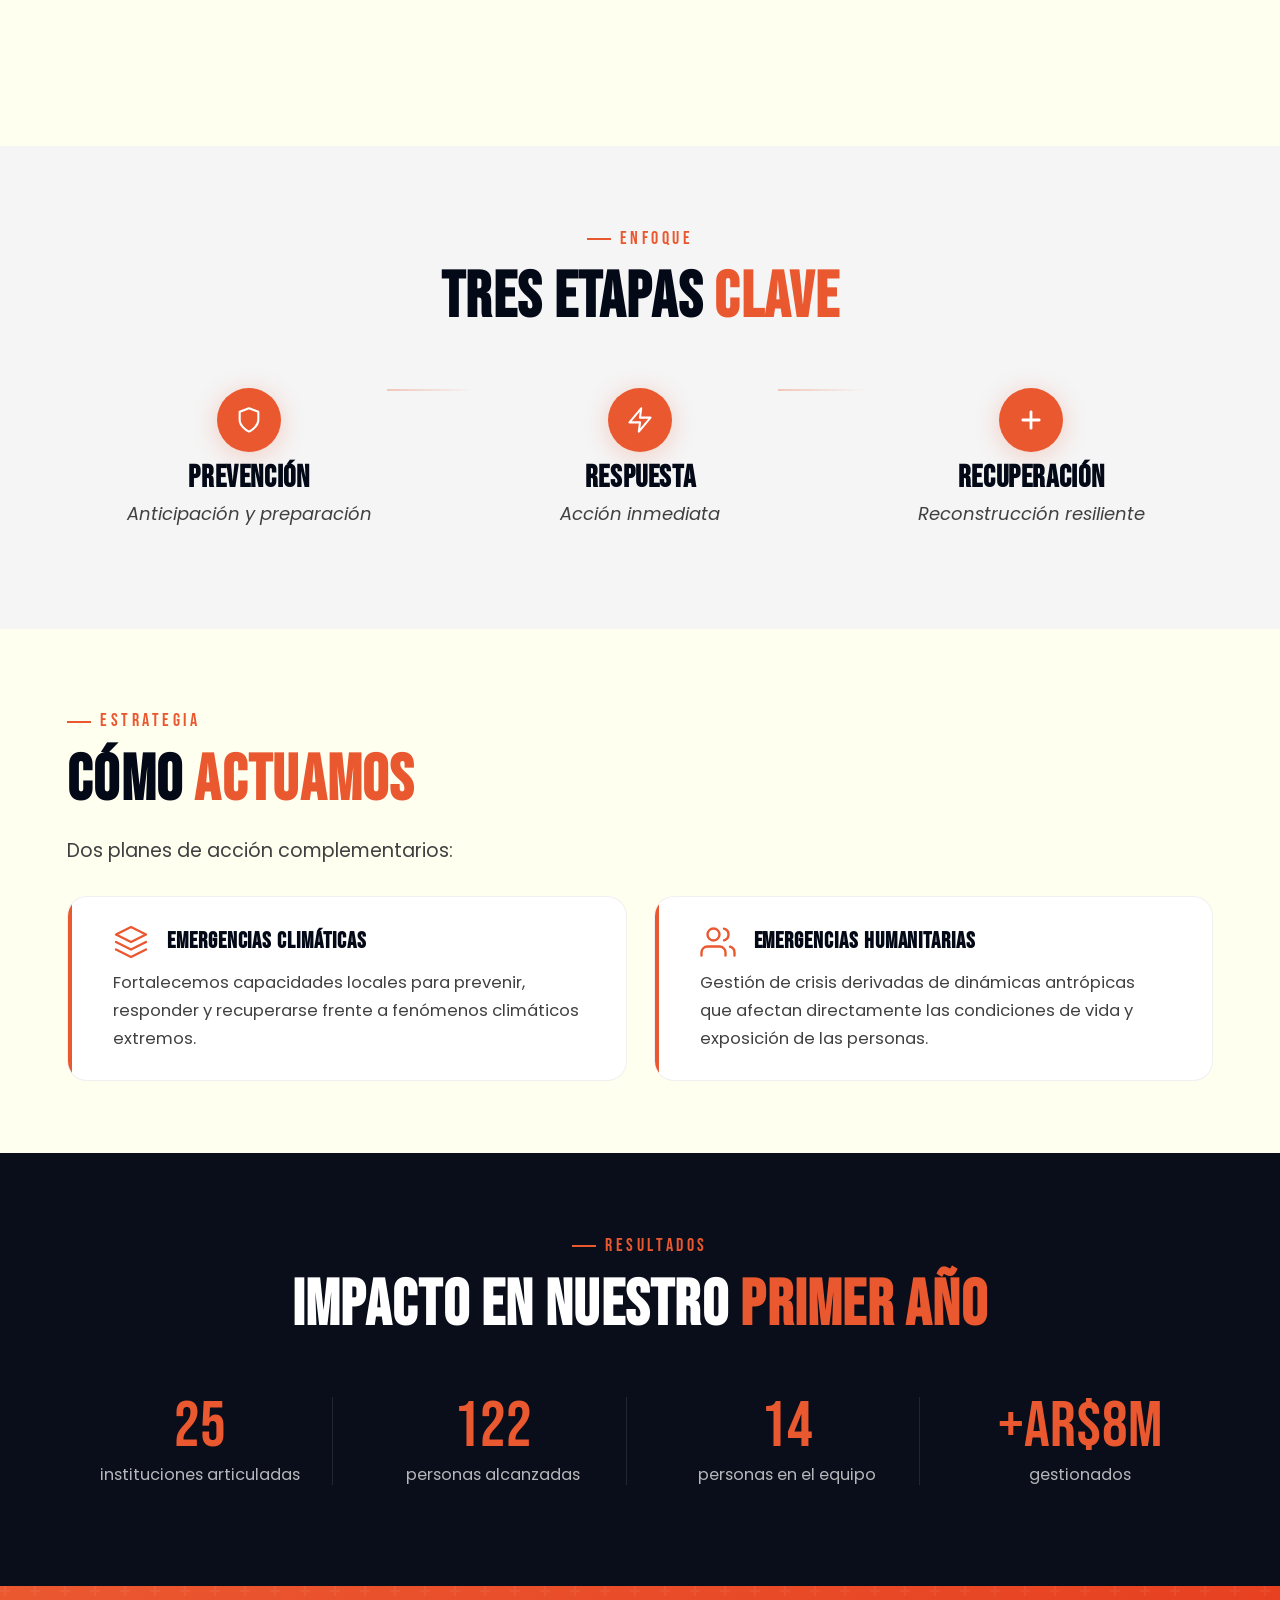
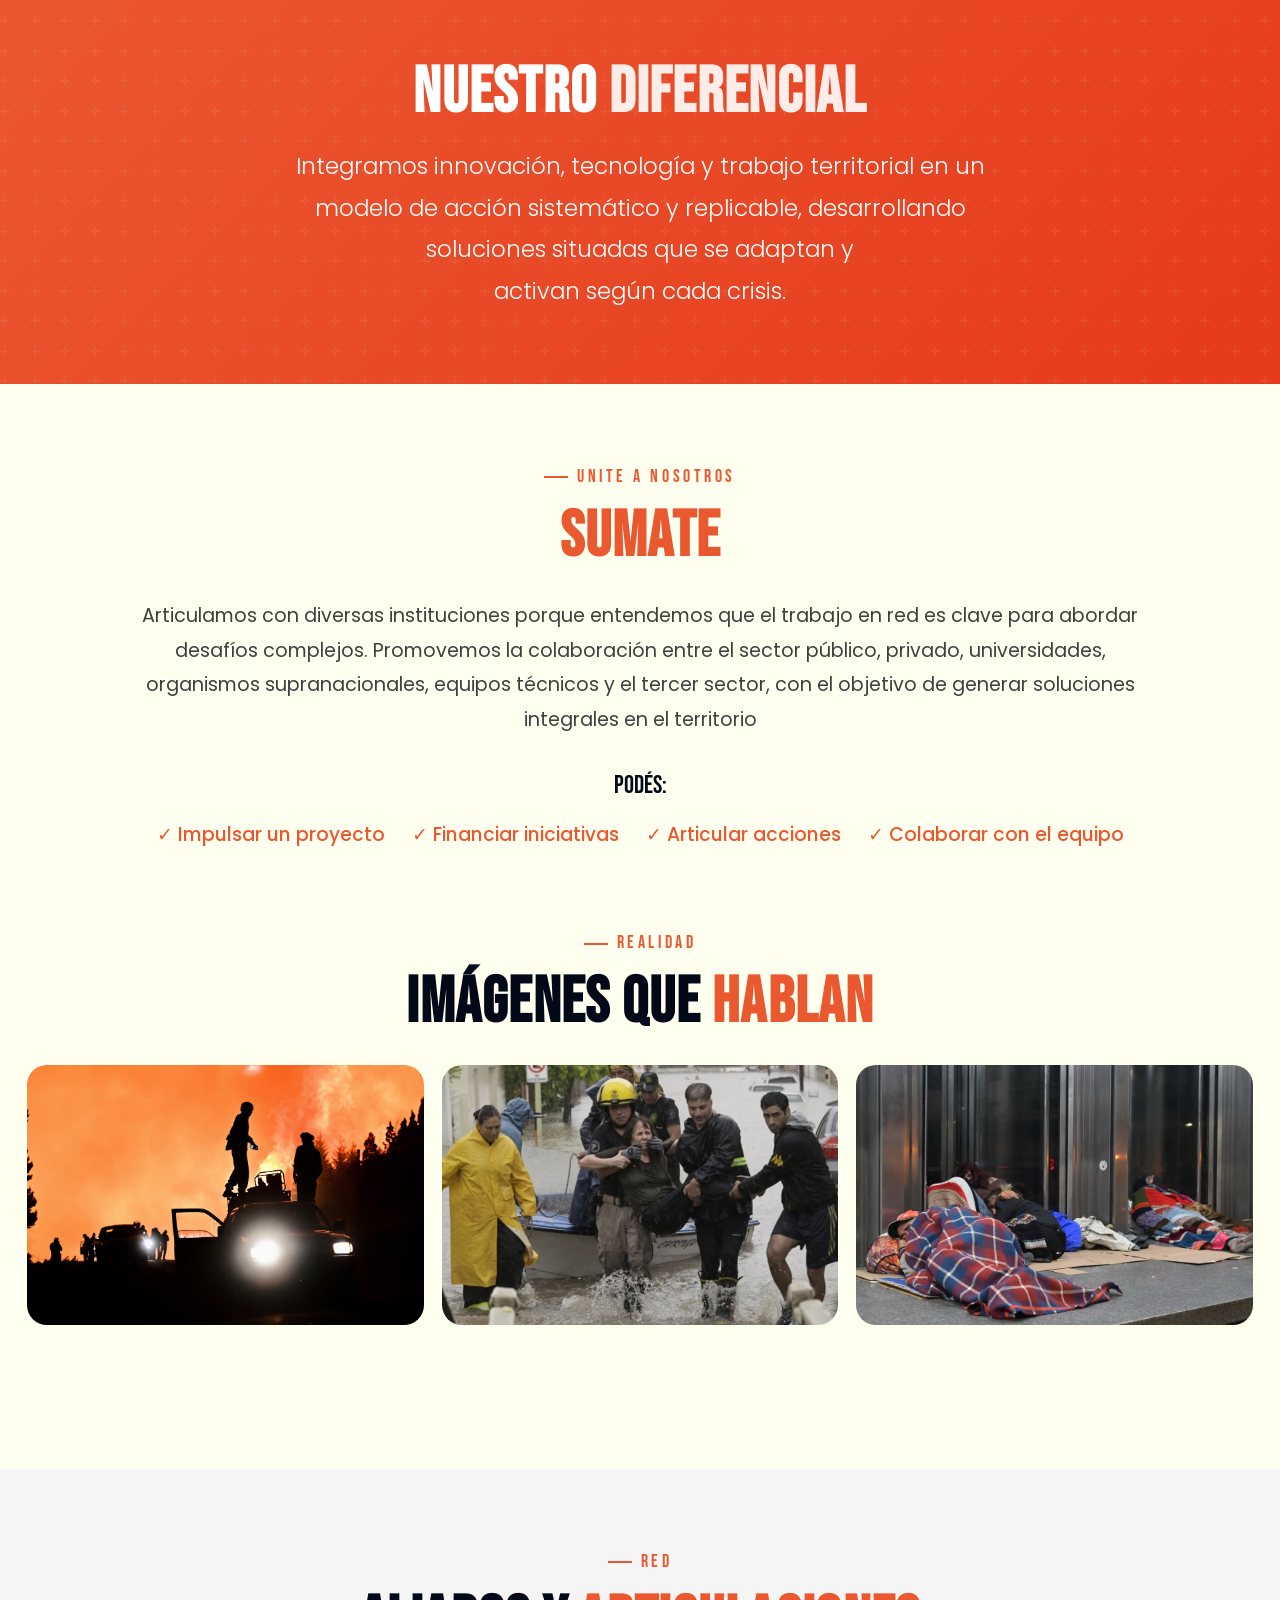
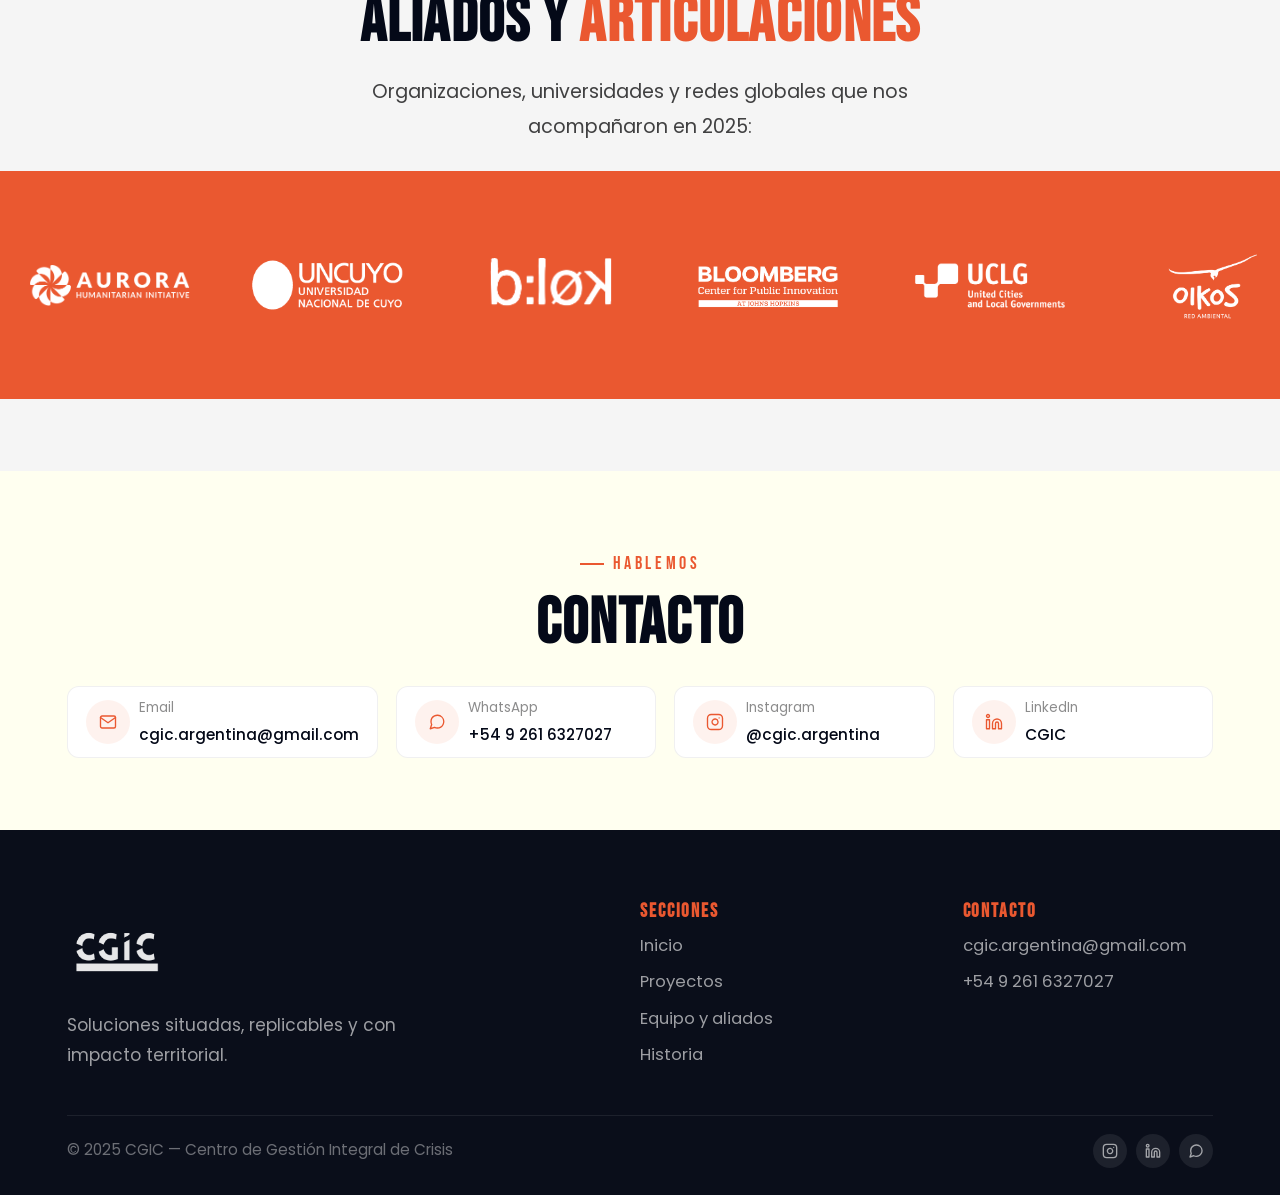
==== commit ba236730: "Final fixes" ====
--- a/index.html
+++ b/index.html
@@ -23,7 +23,7 @@
   <nav class="navbar" id="navbar">
     <div class="container navbar__inner">
       <a href="index.html" class="navbar__logo">
-        <img src="images/logo-cgic.png" alt="CGIC — Centro de Gestión Integral de Crisis" class="navbar__logo-img">
+        <img loading="eager" fetchpriority="high" decoding="async" src="images/logo-cgic.png" alt="CGIC — Centro de Gestión Integral de Crisis" class="navbar__logo-img">
       </a>
       <div class="navbar__links" id="nav-links">
         <a href="index.html" class="navbar__link navbar__link--active">Inicio</a>
@@ -43,13 +43,13 @@
     <!-- Slider de fondo -->
     <div class="hero__slider" id="hero-slider">
       <div class="hero__slide hero__slide--active">
-        <img src="images/slider/slider1.png" alt="CGIC en acción — imagen 1" class="hero__slide-img">
+        <img loading="eager" fetchpriority="high" decoding="async" src="images/slider/slider1.png" alt="CGIC en acción — imagen 1" class="hero__slide-img">
       </div>
       <div class="hero__slide">
-        <img src="images/slider/slider2.png" alt="CGIC en acción — imagen 2" class="hero__slide-img">
+        <img loading="lazy" decoding="async" src="images/slider/slider2.png" alt="CGIC en acción — imagen 2" class="hero__slide-img">
       </div>
       <div class="hero__slide">
-        <img src="images/slider/slider3.png" alt="CGIC en acción — imagen 3" class="hero__slide-img">
+        <img loading="lazy" decoding="async" src="images/slider/slider3.png" alt="CGIC en acción — imagen 3" class="hero__slide-img">
       </div>
     </div>
     <!-- Overlay oscuro -->
@@ -91,7 +91,7 @@
         </div>
         <div class="about__visual reveal-right">
           <div class="about__image-wrapper">
-            <img src="images/losAngeles.jpg" alt="Equipo CGIC en taller territorial">
+            <img loading="lazy" decoding="async" src="images/losAngeles.jpg" alt="Equipo CGIC en taller territorial">
           </div>
           <div class="about__accent-shape"></div>
         </div>
@@ -155,35 +155,35 @@
       <div class="values-grid stagger-children">
         <div class="value-card">
           <div class="value-card__icon value-card__icon--img">
-            <img src="images/valor-personas.png" alt="Centrado en las personas">
+            <img loading="lazy" decoding="async" src="images/valor-personas.png" alt="Centrado en las personas">
           </div>
           <h3 class="value-card__title">Centrado en las personas</h3>
           <p class="value-card__text">Tecnología al servicio de experiencias más cercanas y humanas.</p>
         </div>
         <div class="value-card">
           <div class="value-card__icon value-card__icon--img">
-            <img src="images/valor-territorial.png" alt="Territorial">
+            <img loading="lazy" decoding="async" src="images/valor-territorial.png" alt="Territorial">
           </div>
           <h3 class="value-card__title">Territorial</h3>
           <p class="value-card__text">Desde las comunidades, adaptando cada solución al contexto local.</p>
         </div>
         <div class="value-card">
           <div class="value-card__icon value-card__icon--img">
-            <img src="images/valor-vision.png" alt="Visión de futuro">
+            <img loading="lazy" decoding="async" src="images/valor-vision.png" alt="Visión de futuro">
           </div>
           <h3 class="value-card__title">Visión de futuro</h3>
           <p class="value-card__text">Soluciones más allá de lo convencional, hacia nuevos paradigmas.</p>
         </div>
         <div class="value-card">
           <div class="value-card__icon value-card__icon--img">
-            <img src="images/valor-elastico.png" alt="Elástico">
+            <img loading="lazy" decoding="async" src="images/valor-elastico.png" alt="Elástico">
           </div>
           <h3 class="value-card__title">Elástico</h3>
           <p class="value-card__text">Estrategias flexibles para comunidades que se adaptan y fortalecen.</p>
         </div>
         <div class="value-card">
           <div class="value-card__icon value-card__icon--img">
-              <img src="images/valor-colaborativo.png" alt="Colaborativo">
+              <img loading="lazy" decoding="async" src="images/valor-colaborativo.png" alt="Colaborativo">
             </div>
           <h3 class="value-card__title">Colaborativo</h3>
           <p class="value-card__text">Codiseño que reúne múltiples voces y diversidad de pensamiento.</p>
@@ -318,21 +318,21 @@
       </div>
       <div class="images-grid stagger-children" style="margin-bottom:var(--space-xl);">
         <a href="https://elpais.com/argentina/2026-01-10/incendios-forestales-devastan-la-patagonia-argentina-en-imagenes.html" target="_blank" rel="noopener" class="image-card">
-          <img src="images/imgHablan3.avif" alt="Incendios forestales en Patagonia">
+          <img loading="lazy" decoding="async" src="images/imgHablan3.avif" alt="Incendios forestales en Patagonia">
           <div class="image-card__overlay">
             <p class="image-card__caption">Incendios forestales en la Patagonia</p>
             <p class="image-card__source">Fuente: El País</p>
           </div>
         </a>
         <a href="https://www.bbc.com/mundo/articles/clyrd8zmge9o" target="_blank" rel="noopener" class="image-card">
-          <img src="images/imgQeHablan2.webp" alt="Emergencias climáticas">
+          <img loading="lazy" decoding="async" src="images/imgQeHablan2.webp" alt="Emergencias climáticas">
           <div class="image-card__overlay">
             <p class="image-card__caption">Emergencias climáticas</p>
             <p class="image-card__source">Fuente: BBC Mundo</p>
           </div>
         </a>
         <a href="https://www.a24.com/actualidad/ola-polar-ya-son-tres-las-personas-situacion-calle-que-murieron-frio-n1117878" target="_blank" rel="noopener" class="image-card">
-          <img src="images/frio-polarjpg.webp" alt="Emergencias humanitarias urbanas">
+          <img loading="lazy" decoding="async" src="images/frio-polarjpg.webp" alt="Emergencias humanitarias urbanas">
           <div class="image-card__overlay">
             <p class="image-card__caption">Emergencias humanitarias urbanas</p>
             <p class="image-card__source">Fuente: A24</p>
@@ -356,100 +356,100 @@
         <div class="allies-slider-track">
           <!-- ORIGINAL SET -->
           <div class="ally-card">
-            <img src="images/org-aurora.png" alt="Aurora Humanitarian Initiative" class="ally-card__logo">
+            <img loading="lazy" decoding="async" src="images/org-aurora.png" alt="Aurora Humanitarian Initiative" class="ally-card__logo">
             <span class="ally-card__name">Aurora Humanitarian Initiative</span>
           </div>
           <div class="ally-card">
-            <img src="images/org-uncuyo.png" alt="Universidad Nacional de Cuyo" class="ally-card__logo">
+            <img loading="lazy" decoding="async" src="images/org-uncuyo.png" alt="Universidad Nacional de Cuyo" class="ally-card__logo">
             <span class="ally-card__name">UNCUYO</span>
           </div>
           <div class="ally-card">
-            <img src="images/org-blok.png" alt="BLOK Design" class="ally-card__logo">
+            <img loading="lazy" decoding="async" src="images/org-blok.png" alt="BLOK Design" class="ally-card__logo">
             <span class="ally-card__name">BLOK Design</span>
           </div>
           <div class="ally-card">
-            <img src="images/org-bloomberg.png" alt="Bloomberg Center for Public Innovation" class="ally-card__logo">
+            <img loading="lazy" decoding="async" src="images/org-bloomberg.png" alt="Bloomberg Center for Public Innovation" class="ally-card__logo">
             <span class="ally-card__name">Bloomberg Center</span>
           </div>
           <div class="ally-card">
-            <img src="images/org-uclg.png" alt="UCLG" class="ally-card__logo">
+            <img loading="lazy" decoding="async" src="images/org-uclg.png" alt="UCLG" class="ally-card__logo">
             <span class="ally-card__name">UCLG</span>
           </div>
           <div class="ally-card">
-            <img src="images/org-oikos.png" alt="Oikos Red Ambiental" class="ally-card__logo">
+            <img loading="lazy" decoding="async" src="images/org-oikos.png" alt="Oikos Red Ambiental" class="ally-card__logo">
             <span class="ally-card__name">Oikos Red Ambiental</span>
           </div>
           <div class="ally-card">
-            <img src="images/org-lupa.png" alt="Fundación Lupa" class="ally-card__logo">
+            <img loading="lazy" decoding="async" src="images/org-lupa.png" alt="Fundación Lupa" class="ally-card__logo">
             <span class="ally-card__name">Fundación Lupa</span>
           </div>
           <div class="ally-card">
-            <img src="images/org-extrabrut.png" alt="Grupo ExtraBrut" class="ally-card__logo">
+            <img loading="lazy" decoding="async" src="images/org-extrabrut.png" alt="Grupo ExtraBrut" class="ally-card__logo">
             <span class="ally-card__name">Grupo ExtraBrut</span>
           </div>
           <div class="ally-card">
-            <img src="images/org-steel.png" alt="Escuela de Steel Framing" class="ally-card__logo">
+            <img loading="lazy" decoding="async" src="images/org-steel.png" alt="Escuela de Steel Framing" class="ally-card__logo">
             <span class="ally-card__name">Escuela de Steel Framing</span>
           </div>
           <div class="ally-card">
-            <img src="images/org-lujan.png" alt="Luján Sustentable" class="ally-card__logo">
+            <img loading="lazy" decoding="async" src="images/org-lujan.png" alt="Luján Sustentable" class="ally-card__logo">
             <span class="ally-card__name">Luján Sustentable</span>
           </div>
           <div class="ally-card">
-            <img src="images/org-asuntos-del-sur.png" alt="Asuntos del Sur" class="ally-card__logo">
+            <img loading="lazy" decoding="async" src="images/org-asuntos-del-sur.png" alt="Asuntos del Sur" class="ally-card__logo">
             <span class="ally-card__name">Asuntos del Sur</span>
           </div>
           <div class="ally-card">
-            <img src="images/org-uncongreso.png" alt="Universidad de Congreso" class="ally-card__logo">
+            <img loading="lazy" decoding="async" src="images/org-uncongreso.png" alt="Universidad de Congreso" class="ally-card__logo">
             <span class="ally-card__name">Universidad de Congreso</span>
           </div>
           <!-- DUPLICATED SET FOR SEAMLESS SCROLL -->
           <div class="ally-card">
-            <img src="images/org-aurora.png" alt="Aurora Humanitarian Initiative" class="ally-card__logo">
+            <img loading="lazy" decoding="async" src="images/org-aurora.png" alt="Aurora Humanitarian Initiative" class="ally-card__logo">
             <span class="ally-card__name">Aurora Humanitarian Initiative</span>
           </div>
           <div class="ally-card">
-            <img src="images/org-uncuyo.png" alt="Universidad Nacional de Cuyo" class="ally-card__logo">
+            <img loading="lazy" decoding="async" src="images/org-uncuyo.png" alt="Universidad Nacional de Cuyo" class="ally-card__logo">
             <span class="ally-card__name">UNCUYO</span>
           </div>
           <div class="ally-card">
-            <img src="images/org-blok.png" alt="BLOK Design" class="ally-card__logo">
+            <img loading="lazy" decoding="async" src="images/org-blok.png" alt="BLOK Design" class="ally-card__logo">
             <span class="ally-card__name">BLOK Design</span>
           </div>
           <div class="ally-card">
-            <img src="images/org-bloomberg.png" alt="Bloomberg Center for Public Innovation" class="ally-card__logo">
+            <img loading="lazy" decoding="async" src="images/org-bloomberg.png" alt="Bloomberg Center for Public Innovation" class="ally-card__logo">
             <span class="ally-card__name">Bloomberg Center</span>
           </div>
           <div class="ally-card">
-            <img src="images/org-uclg.png" alt="UCLG" class="ally-card__logo">
+            <img loading="lazy" decoding="async" src="images/org-uclg.png" alt="UCLG" class="ally-card__logo">
             <span class="ally-card__name">UCLG</span>
           </div>
           <div class="ally-card">
-            <img src="images/org-oikos.png" alt="Oikos Red Ambiental" class="ally-card__logo">
+            <img loading="lazy" decoding="async" src="images/org-oikos.png" alt="Oikos Red Ambiental" class="ally-card__logo">
             <span class="ally-card__name">Oikos Red Ambiental</span>
           </div>
           <div class="ally-card">
-            <img src="images/org-lupa.png" alt="Fundación Lupa" class="ally-card__logo">
+            <img loading="lazy" decoding="async" src="images/org-lupa.png" alt="Fundación Lupa" class="ally-card__logo">
             <span class="ally-card__name">Fundación Lupa</span>
           </div>
           <div class="ally-card">
-            <img src="images/org-extrabrut.png" alt="Grupo ExtraBrut" class="ally-card__logo">
+            <img loading="lazy" decoding="async" src="images/org-extrabrut.png" alt="Grupo ExtraBrut" class="ally-card__logo">
             <span class="ally-card__name">Grupo ExtraBrut</span>
           </div>
           <div class="ally-card">
-            <img src="images/org-steel.png" alt="Escuela de Steel Framing" class="ally-card__logo">
+            <img loading="lazy" decoding="async" src="images/org-steel.png" alt="Escuela de Steel Framing" class="ally-card__logo">
             <span class="ally-card__name">Escuela de Steel Framing</span>
           </div>
           <div class="ally-card">
-            <img src="images/org-lujan.png" alt="Luján Sustentable" class="ally-card__logo">
+            <img loading="lazy" decoding="async" src="images/org-lujan.png" alt="Luján Sustentable" class="ally-card__logo">
             <span class="ally-card__name">Luján Sustentable</span>
           </div>
           <div class="ally-card">
-            <img src="images/org-asuntos-del-sur.png" alt="Asuntos del Sur" class="ally-card__logo">
+            <img loading="lazy" decoding="async" src="images/org-asuntos-del-sur.png" alt="Asuntos del Sur" class="ally-card__logo">
             <span class="ally-card__name">Asuntos del Sur</span>
           </div>
           <div class="ally-card">
-            <img src="images/org-uncongreso.png" alt="Universidad de Congreso" class="ally-card__logo">
+            <img loading="lazy" decoding="async" src="images/org-uncongreso.png" alt="Universidad de Congreso" class="ally-card__logo">
             <span class="ally-card__name">Universidad de Congreso</span>
           </div>
         </div>
@@ -497,7 +497,7 @@
     <div class="container">
       <div class="footer__inner">
         <div class="footer__brand">
-          <div class="footer__logo"><img src="images/logo-cgic.png" alt="CGIC" class="footer__logo-img"></div>
+          <div class="footer__logo"><img loading="lazy" decoding="async" src="images/logo-cgic.png" alt="CGIC" class="footer__logo-img"></div>
           <p class="footer__tagline">Soluciones situadas, replicables y con impacto territorial.</p>
         </div>
         <div>
--- a/styles.css
+++ b/styles.css
@@ -44,6 +44,8 @@
   scroll-behavior: smooth;
   font-size: 18px;          /* ← LARGER base */
   scroll-padding-top: 80px;
+  overflow-x: hidden;
+  overscroll-behavior-x: none;
 }
 
 body {
@@ -52,6 +54,8 @@
   background: var(--color-bg);
   line-height: 1.75;
   overflow-x: hidden;
+  max-width: 100%;
+  overscroll-behavior-x: none;
   -webkit-font-smoothing: antialiased;
 }
 
@@ -273,9 +277,9 @@
 }
 
 .navbar__logo-img {
-  height: 140px;
+  height: 160px;
   width: auto;
-  max-width: 500px;
+  max-width: 560px;
   object-fit: contain;
   display: block;
   transition: opacity var(--t-fast);
@@ -302,7 +306,7 @@
 
 .navbar__link {
   font-family: var(--font-body);
-  font-size: 0.82rem;
+  font-size: 0.98rem;
   font-weight: 500;
   color: var(--color-white);
   position: relative;
@@ -834,7 +838,7 @@
 }
 
 .phase__icon {
-  width:56px; height:56px;
+  width:64px; height:64px;
   border-radius:50%;
   background:var(--color-orange);
   display:flex;
@@ -845,15 +849,19 @@
   box-shadow:var(--shadow-orange);
   transition:transform var(--t-base);
 }
+.phase__icon svg {
+  width: 28px;
+  height: 28px;
+}
 .phase:hover .phase__icon { transform:scale(1.1); }
 
 .phase__title {
   font-family:var(--font-heading);
-  font-size:1.5rem;
+  font-size:1.7rem;
   color:var(--color-title);
   margin-bottom: 0.2rem;
 }
-.phase__subtitle { font-size:.88rem; font-style:italic; }
+.phase__subtitle { font-size:1rem; font-style:italic; }
 
 .phase:not(:last-child)::after {
   content:'';
@@ -1187,9 +1195,13 @@
 .page-hero {
   background:var(--color-dark);
   color:var(--color-white);
-  padding:8rem 0 3rem;
+  padding:10.75rem 0 3rem;
   position:relative;
   overflow:hidden;
+}
+
+.page-hero--projects {
+  padding-top: 11rem;
 }
 
 .page-hero::before {
@@ -1650,7 +1662,7 @@
 .reports-row {
   display: grid;
   grid-auto-flow: column;
-  grid-auto-columns: minmax(240px, 320px);
+  grid-auto-columns: 300px;
   gap: var(--space-sm);
   overflow-x: auto;
   overscroll-behavior-x: contain;
@@ -1659,6 +1671,7 @@
 }
 
 .reports-row .image-card {
+  width: 300px;
   height: 240px;
   scroll-snap-align: start;
   border: 1px solid rgba(19, 33, 67, 0.18);
@@ -1801,7 +1814,9 @@
   .contact-grid       { grid-template-columns: repeat(2, 1fr); }
   .values-grid        { grid-template-columns: repeat(2, minmax(0, 1fr)); }
   .value-card         { min-height: 300px; }
-  .navbar__logo-img   { height: 92px; max-width: 300px; }
+  .navbar__logo-img   { height: 108px; max-width: 340px; }
+  .page-hero          { padding-top: 9.25rem; }
+  .page-hero--projects { padding-top: 9.75rem; }
 }
 
 @media (max-width:768px) {
@@ -1826,7 +1841,7 @@
   }
   .navbar__links .navbar__link {
     color: var(--color-title);
-    font-size: 0.95rem;
+    font-size: 1.05rem;
   }
   .navbar__links .navbar__link--active {
     color: var(--color-orange);
@@ -1838,7 +1853,9 @@
   .navbar__links.active { right:0; }
   .navbar__toggle { display:flex !important; }
   .navbar__cta { margin-left:0; }
-  .navbar__logo-img { height: 72px; max-width: 220px; }
+  .navbar__logo-img { height: 82px; max-width: 250px; }
+  .page-hero { padding-top: 8rem; }
+  .page-hero--projects { padding-top: 8.4rem; }
 
   .stats-row                 { grid-template-columns:1fr; }
   .approach__phases           { grid-template-columns:1fr; }
@@ -1848,7 +1865,8 @@
   .footer__inner              { grid-template-columns:1fr; }
   .footer__bottom             { flex-direction:column; gap:var(--space-xs); text-align:center; }
   .images-grid                { grid-template-columns:1fr; }
-  .reports-row                { grid-auto-columns:minmax(230px, 82vw); }
+  .reports-row                { grid-auto-columns:82vw; }
+  .reports-row .image-card    { width:82vw; max-width:320px; height:220px; }
   .image-card                 { height:220px; }
   .contact-grid               { grid-template-columns:1fr; }
   .achievement                { grid-template-columns:1fr; }
@@ -1878,7 +1896,9 @@
   .team-grid     { grid-template-columns:1fr; }
   .projects-grid { grid-template-columns:1fr; }
   .values-grid   { grid-template-columns:1fr; }
-  .navbar__logo-img { height: 60px; max-width: 180px; }
+  .navbar__logo-img { height: 68px; max-width: 200px; }
+  .page-hero { padding-top: 7.4rem; }
+  .page-hero--projects { padding-top: 7.7rem; }
   .hero { min-height: 86vh; }
   .hero__content { padding-top: 1rem; }
   .timeline__gallery img {
@@ -1914,7 +1934,7 @@
     width: 78%;
     padding: 4.5rem 1.25rem 1.5rem;
   }
-  .navbar__logo-img { height: 56px; max-width: 165px; }
+  .navbar__logo-img { height: 63px; max-width: 185px; }
   .hero__title { font-size: clamp(1.95rem, 10vw, 2.5rem); }
   .hero__tagline { font-size: 1.05rem; }
   .hero__subtitle { font-size: 0.9rem; line-height: 1.6; }
@@ -1926,7 +1946,7 @@
 @media (max-width:360px) {
   html { font-size: 15px; }
   .container { padding: 0 0.85rem; }
-  .navbar__logo-img { height: 52px; max-width: 150px; }
+  .navbar__logo-img { height: 58px; max-width: 170px; }
   .navbar__links {
     width: 82%;
     padding: 4.25rem 1rem 1.4rem;
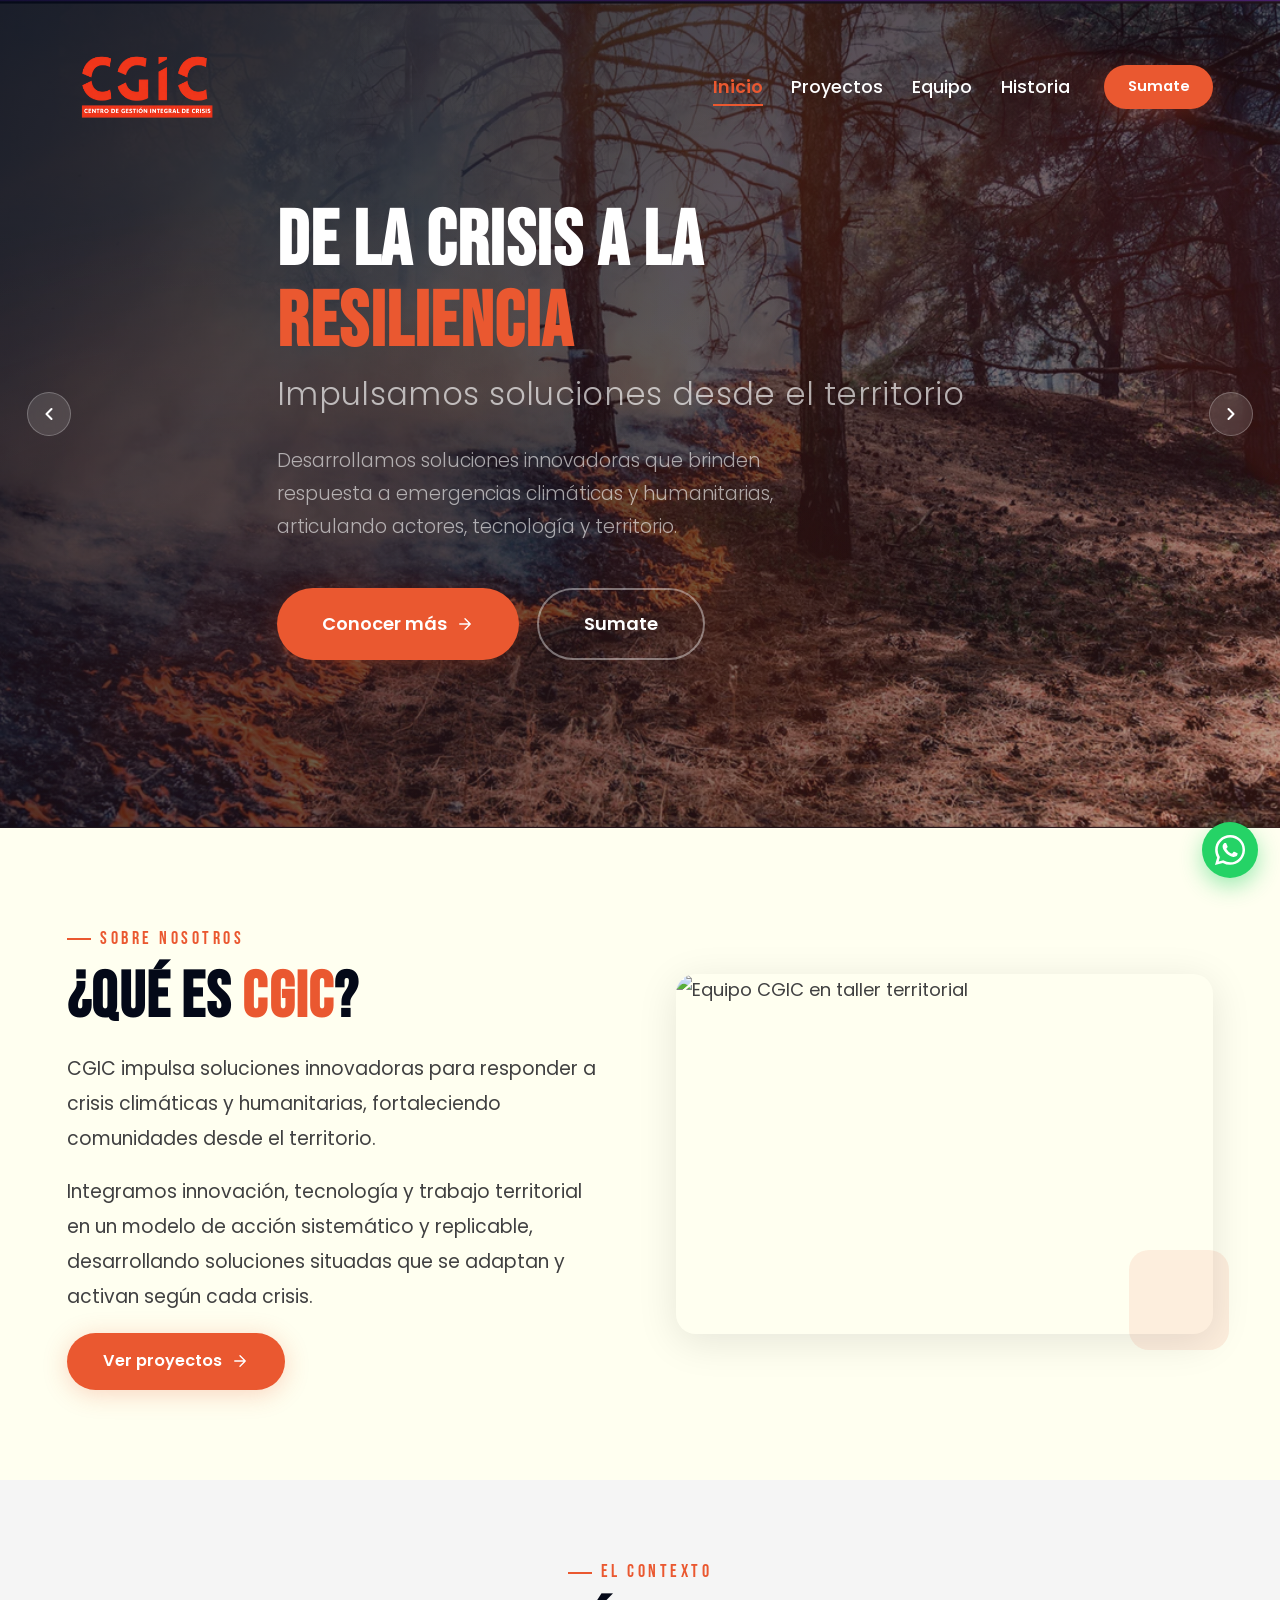
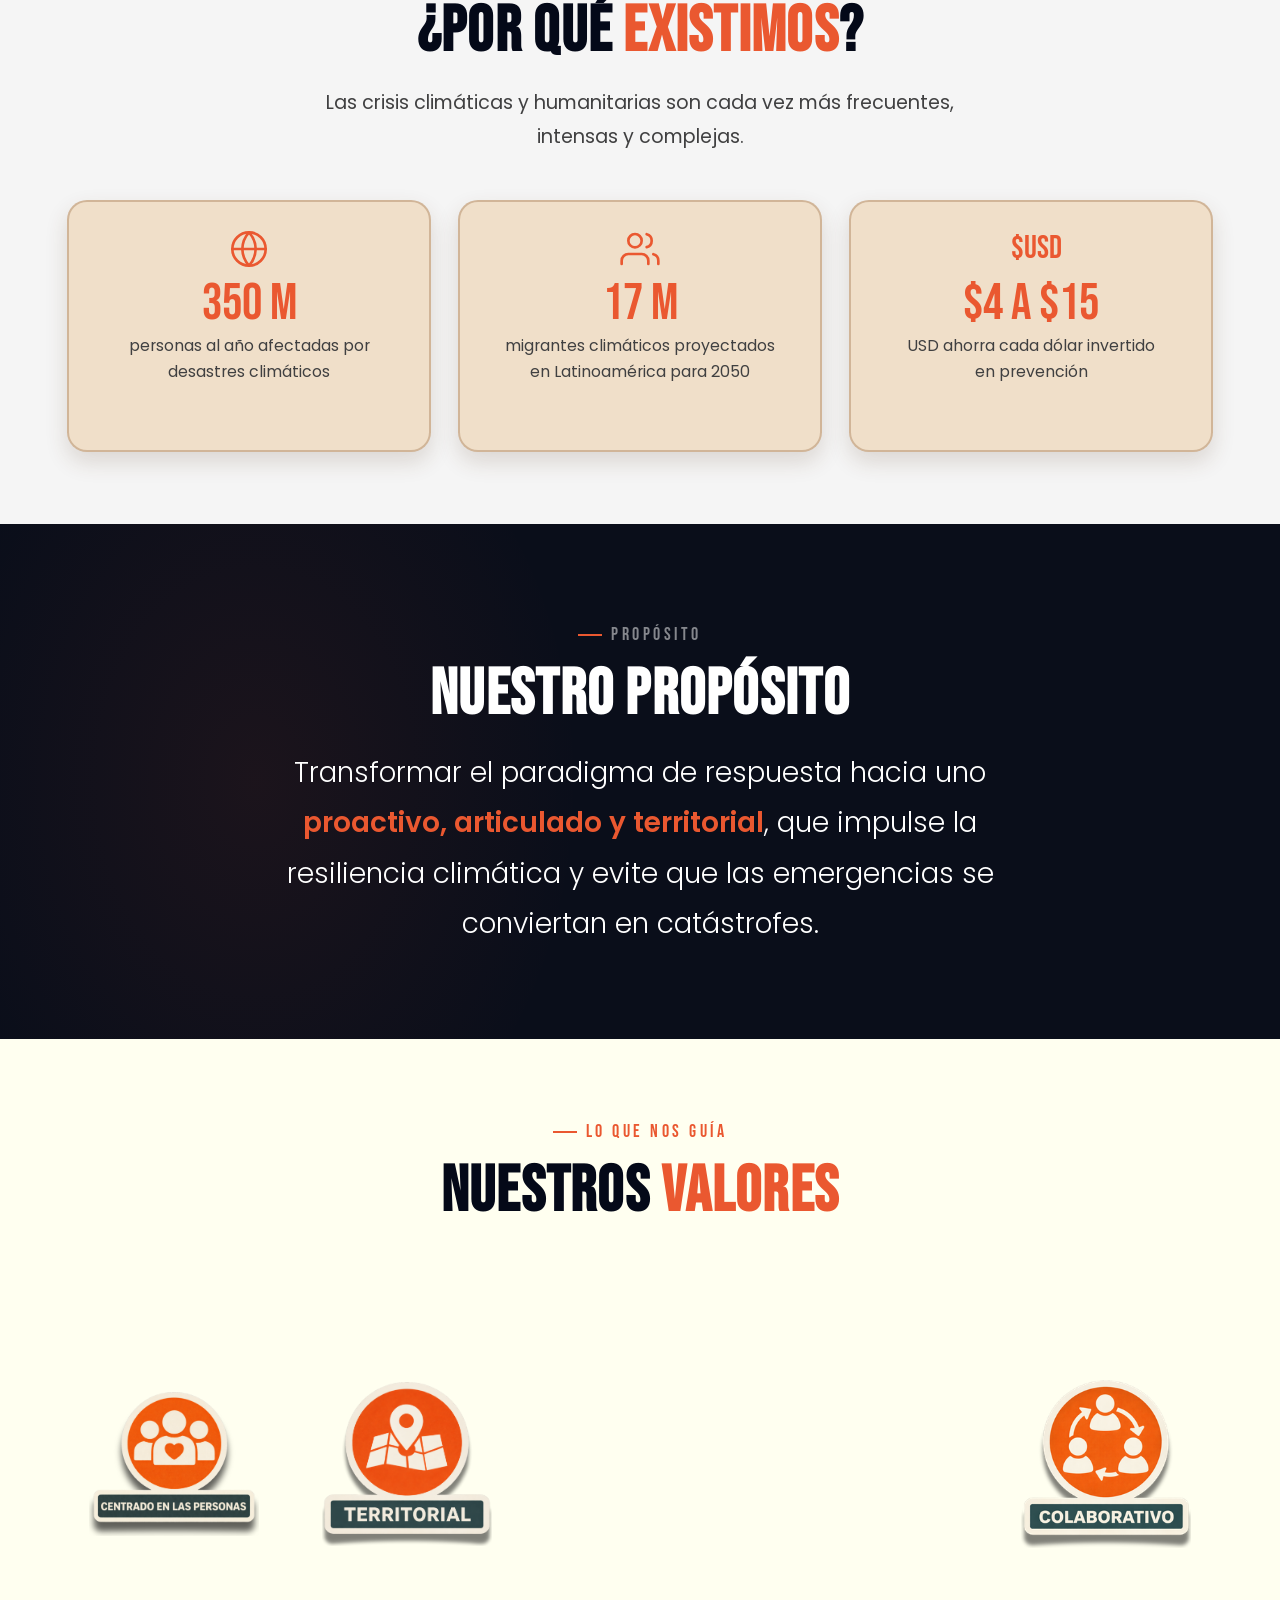
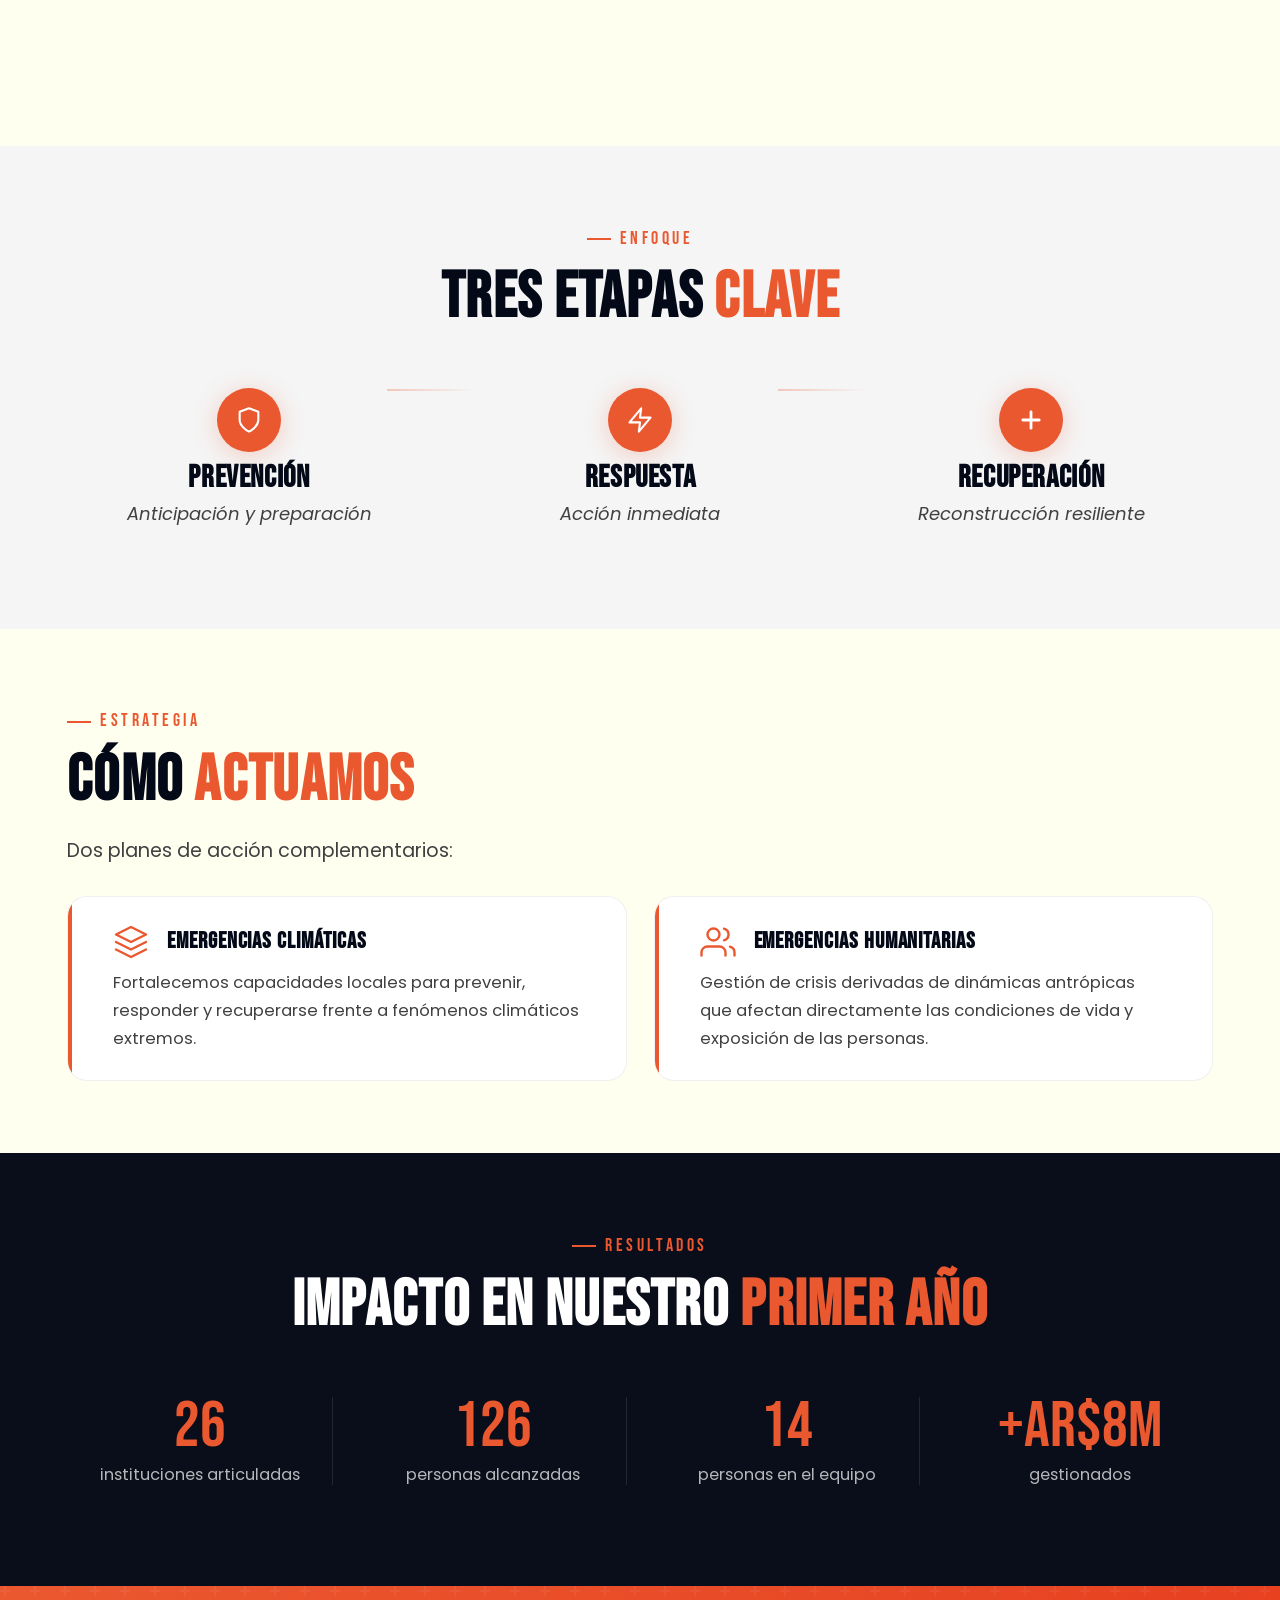
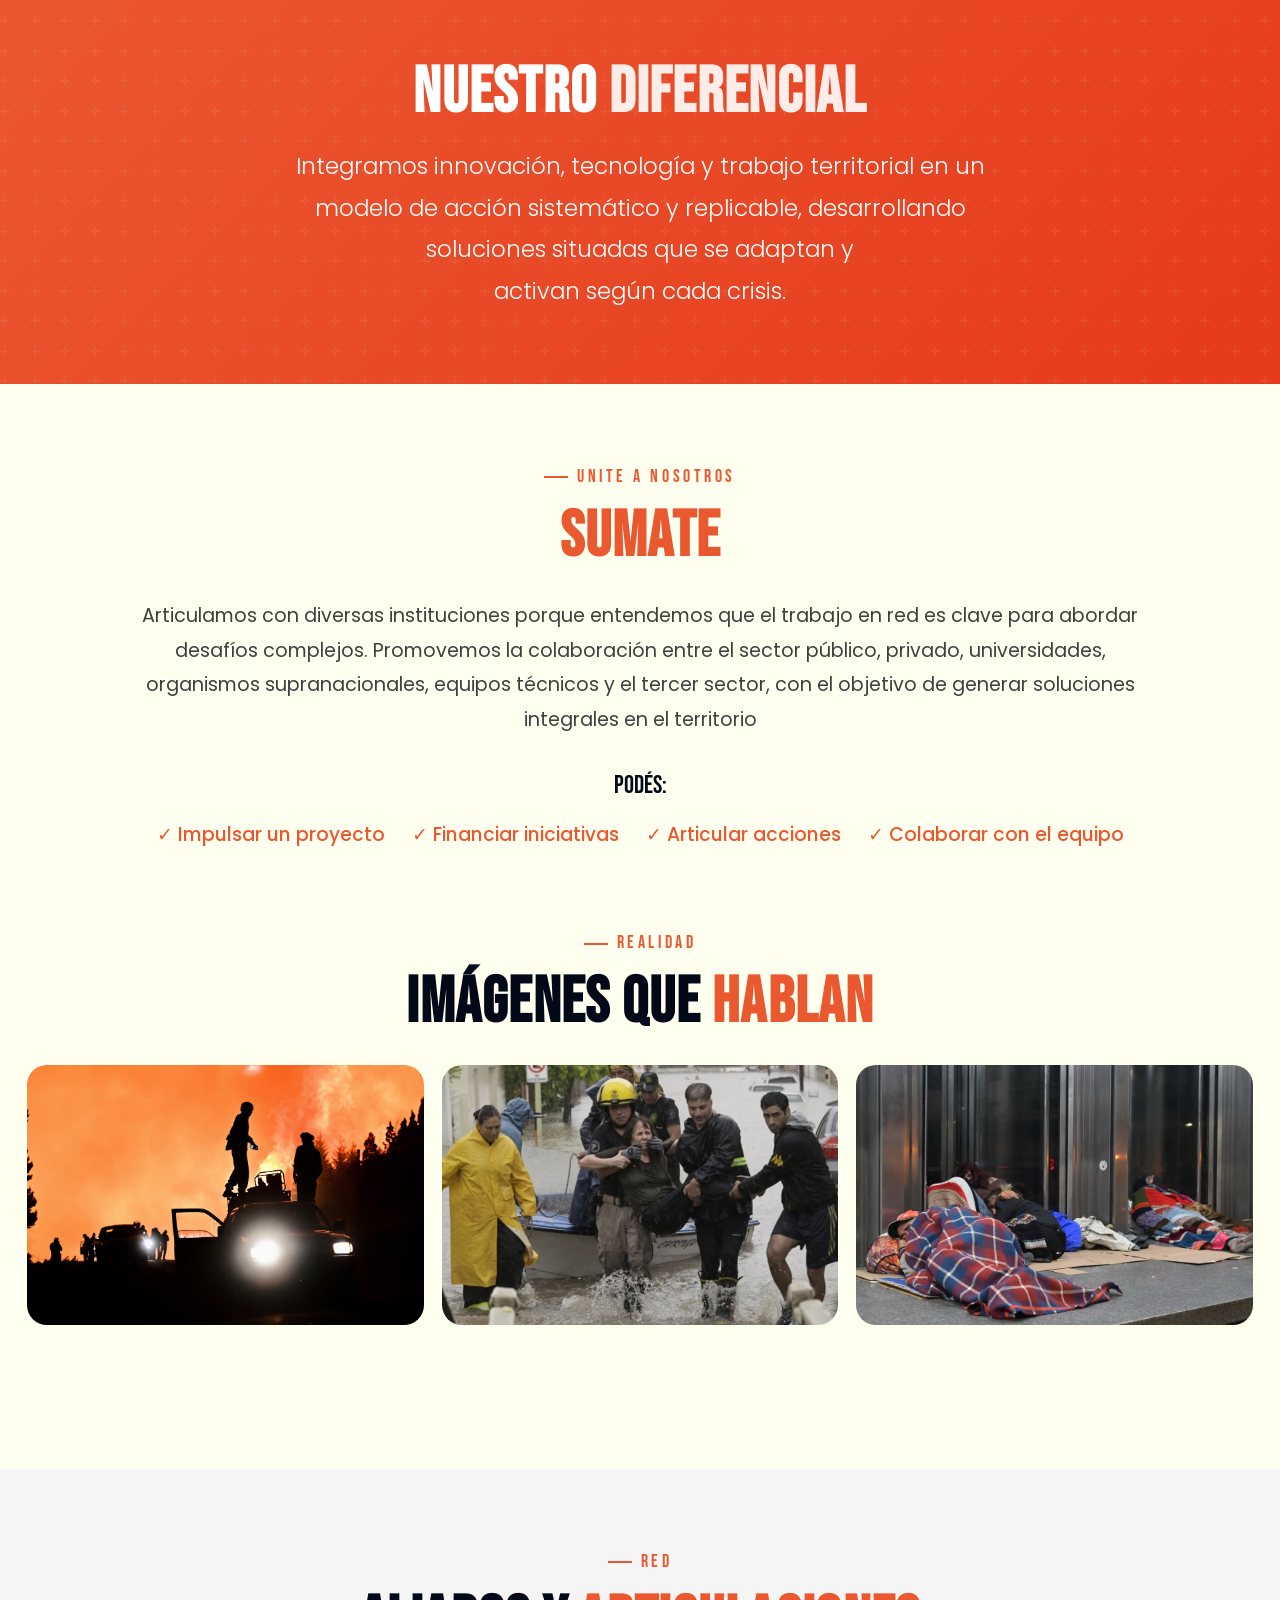
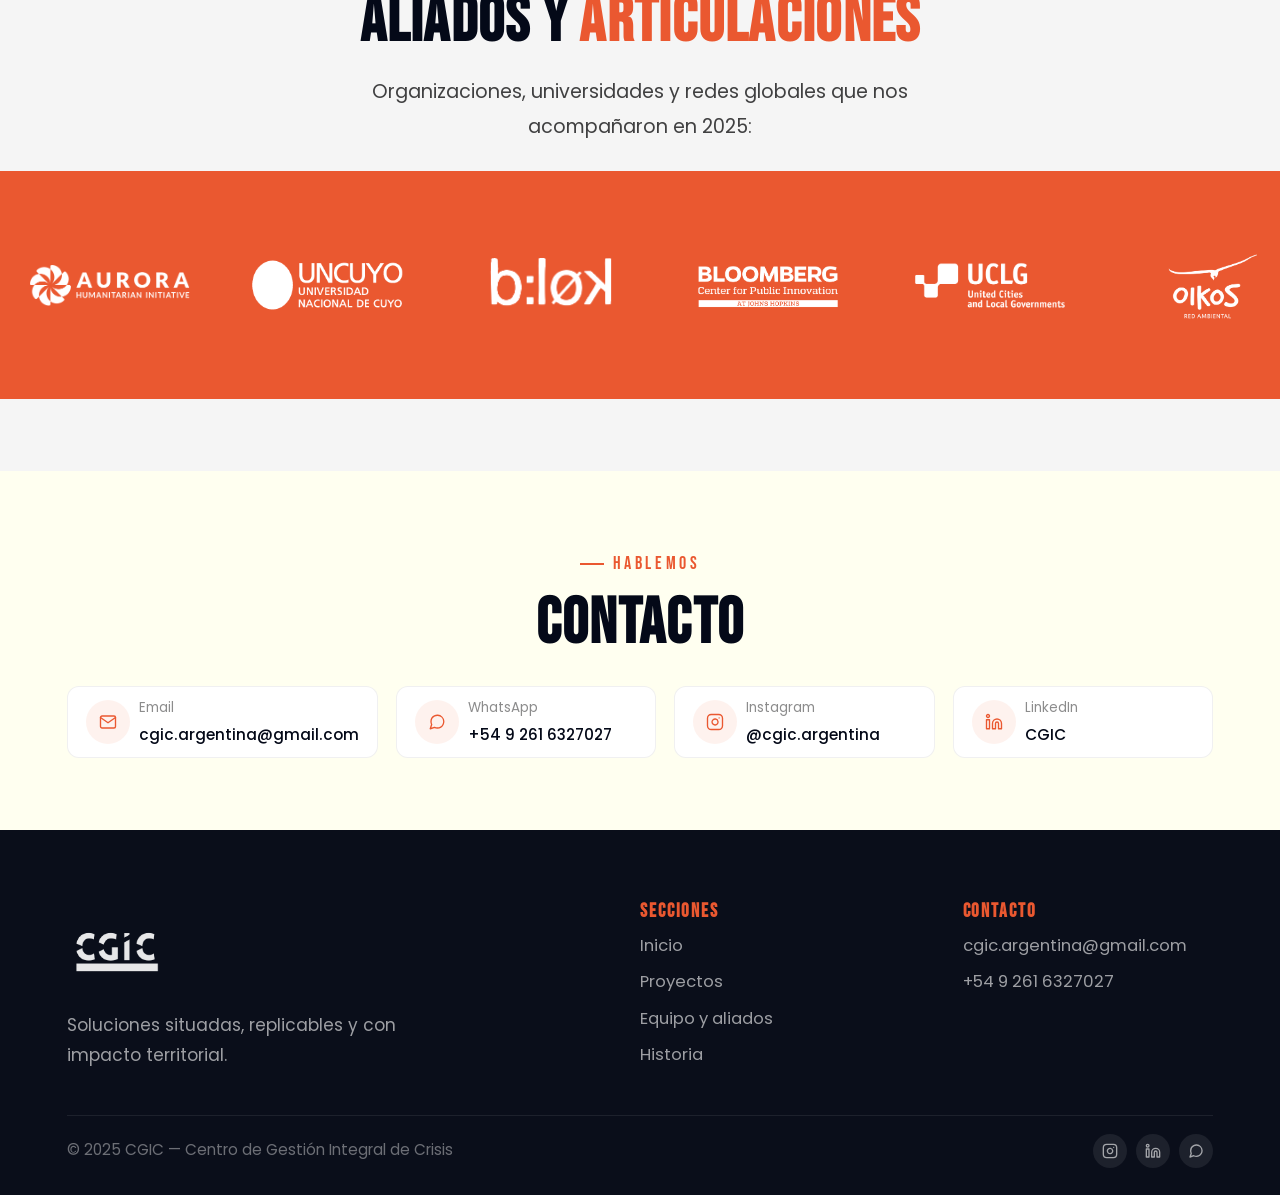
==== commit e1a8b403: "image paths fixed" ====
--- a/index.html
+++ b/index.html
@@ -12,7 +12,7 @@
   <link rel="preconnect" href="https://fonts.gstatic.com" crossorigin>
   <link href="https://fonts.googleapis.com/css2?family=Bebas+Neue&family=Poppins:wght@300;400;500;600;700&display=swap" rel="stylesheet">
   <link rel="stylesheet" href="styles.css">
-  <link rel="icon" type="image/png" href="images/Logos -20260402T213253Z-3-001/Logos /Logo CGIC.png">
+  <link rel="icon" type="image/png" href="images/logo-cgic.png">
 </head>
 <body>
   <!-- Preloader -->
